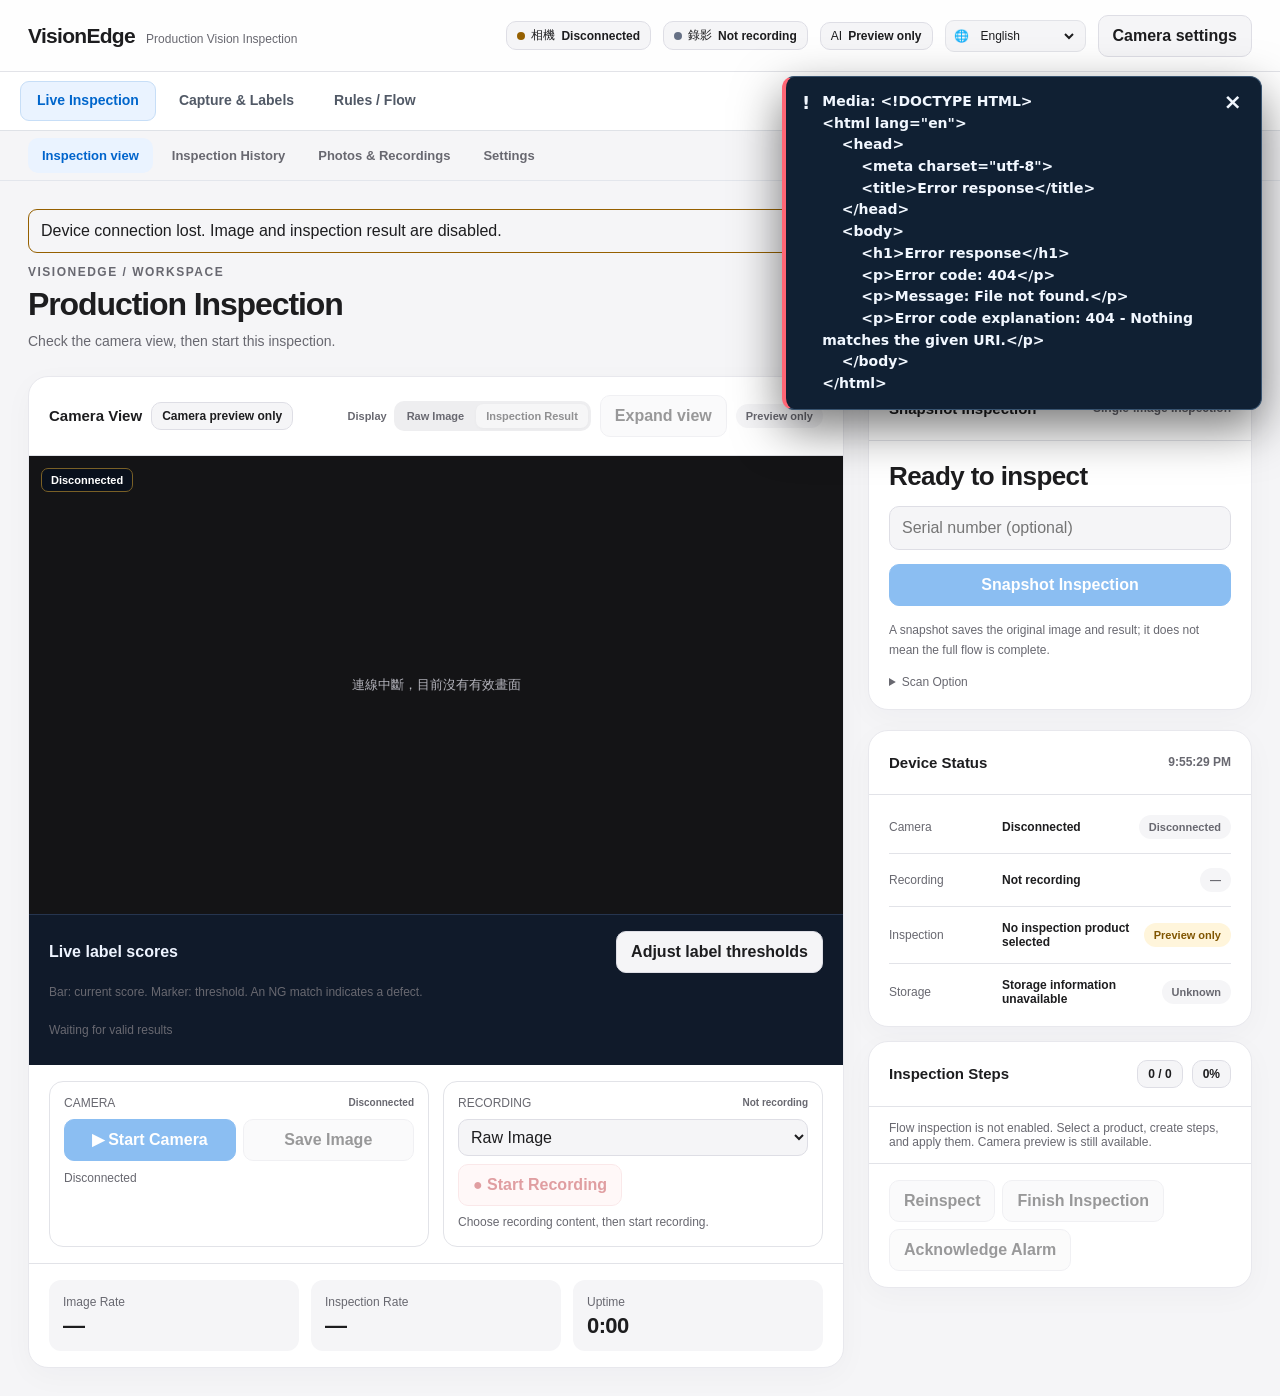
==== static/edge_dashboard.html @ 6bdad76d "Merge eedc3dbb558c67573577520493b1f8bdfe641c00 into 07cd5d8a6944b0b854dffcf08404b72a64b24cde" ====
<!doctype html>
<html lang="zh-Hant">
<head>
<meta charset="utf-8">
<meta name="viewport" content="width=device-width,initial-scale=1">
<title>VisionEdge · AI Camera</title>
<style>
:root{
  --bg:#0b1020;--panel:#111827;--panel2:#0d1524;--line:#26354f;
  --text:#eef4ff;--muted:#91a3bd;--green:#36d58a;--red:#ff6675;
  --amber:#f6c453;--blue:#66b8ff;--shadow:0 18px 42px #0003;
}
*{box-sizing:border-box}
body{margin:0;background:linear-gradient(150deg,#08101e,#0c1322 52%,#09101c);color:var(--text);font-family:Inter,system-ui,-apple-system,"Segoe UI","Noto Sans TC",sans-serif}
button,select,input{font:inherit}button{cursor:pointer}button:disabled{cursor:not-allowed;opacity:.45}
.topbar{position:sticky;top:0;z-index:20;display:flex;align-items:center;gap:10px;padding:10px 18px;background:#09111fef;border-bottom:1px solid var(--line);backdrop-filter:blur(12px)}
.brand{font-size:18px;font-weight:850;letter-spacing:.25px;margin-right:5px}.brand small{font-size:11px;font-weight:650;color:var(--muted);margin-left:6px}
.topnav{display:flex;align-self:stretch;gap:2px;margin-left:8px}.topnav button{border:0;border-bottom:2px solid transparent;background:transparent;color:var(--muted);padding:0 12px;font-size:13px;font-weight:760}.topnav button:hover{color:var(--text)}.topnav button.on{color:#fff;border-bottom-color:var(--blue)}
.grow{flex:1}.chip{display:inline-flex;align-items:center;gap:6px;min-height:28px;padding:5px 10px;border:1px solid #31425f;border-radius:999px;color:var(--muted);font-size:12px;background:#101a2b}.chip strong{color:var(--text)}
.dot{width:8px;height:8px;border-radius:50%;background:#667085}.dot.live{background:var(--green);box-shadow:0 0 12px #36d58a99}.dot.rec{background:var(--red);box-shadow:0 0 12px #ff667599}.dot.warn{background:var(--amber)}
.navbtn{border:1px solid #354764;background:#162238;color:var(--text);border-radius:9px;padding:8px 11px;text-decoration:none;font-size:12px;font-weight:760}
.wrap{max-width:1760px;margin:auto;padding:16px}.page{display:none}.page.active{display:block}
.layout{display:grid;grid-template-columns:minmax(0,1.65fr) minmax(360px,.75fr);gap:14px}
.card{background:linear-gradient(180deg,#111a2b,#0f1726);border:1px solid var(--line);border-radius:14px;overflow:hidden;box-shadow:var(--shadow)}
.cardhead{display:flex;align-items:center;gap:9px;min-height:49px;padding:10px 13px;border-bottom:1px solid var(--line)}.cardhead h2{font-size:14px;margin:0}.subtle{font-size:12px;color:var(--muted)}
.viewerTools{display:flex;align-items:center;gap:7px}.toolLabel{font-size:11px;color:var(--muted)}
.viewer{position:relative;aspect-ratio:16/9;background:#050911;display:grid;place-items:center;overflow:hidden}.viewer img{width:100%;height:100%;object-fit:contain}.viewer.empty img{display:none}
.emptyText{display:none;text-align:center;color:var(--muted);font-size:13px;line-height:1.7}.viewer.empty .emptyText{display:block}
.overlay{position:absolute;top:12px;left:12px;display:flex;gap:7px;z-index:2}.overlay.right{left:auto;right:12px}.badge{display:inline-flex;align-items:center;gap:6px;padding:5px 9px;border-radius:7px;background:#07101ddd;border:1px solid #33435d;font-size:11px;font-weight:800}.badge.live{color:#a9f3ce;border-color:#277354}.badge.rec{color:#ffd0d5;border-color:#8c3444}.badge.warn{color:#ffe0a0;border-color:#7a6026}
.segment{display:inline-flex;border:1px solid #344762;border-radius:8px;overflow:hidden}.segment button{border:0;border-right:1px solid #344762;border-radius:0;background:#111d30;color:var(--muted);padding:6px 10px;font-size:11px;font-weight:730}.segment button:last-child{border-right:0}.segment button.on{background:#24415e;color:#fff}
.metrics{display:grid;grid-template-columns:repeat(3,1fr);gap:8px;padding:12px}.metric{padding:9px 10px;background:#0c1523;border:1px solid #24334b;border-radius:9px}.metric span{font-size:11px;color:var(--muted)}.metric strong{display:block;font-size:18px;margin-top:3px}
.controlPanel{padding:12px;border-top:1px solid var(--line);display:grid;grid-template-columns:1fr 1fr;gap:10px}.controlGroup{border:1px solid #26354f;border-radius:11px;padding:11px;background:#0d1625}.controlTitleRow{display:flex;align-items:center;gap:8px;margin-bottom:9px}.controlTitle{font-size:11px;text-transform:uppercase;letter-spacing:.6px;color:var(--muted)}.controlState{margin-left:auto;font-size:10px;font-weight:850;color:var(--muted)}
.buttonRow{display:flex;gap:7px;flex-wrap:wrap}.action{border:1px solid #3a4d6c;background:#17243a;color:var(--text);border-radius:8px;padding:8px 11px;font-weight:780;min-height:38px}.action.primary{background:#123a2e;border-color:#247856}.action.danger{background:#431d26;border-color:#8b3546}.action.blue{background:#14314e;border-color:#2c6294}.action.record{background:#451b25;border-color:#a0384b}.action.wide{flex:1}.recordingPulse{animation:pulse 1.3s infinite}@keyframes pulse{50%{box-shadow:0 0 0 4px #ff667522}}
.controlHint{margin-top:8px;font-size:11px;color:var(--muted);line-height:1.45}.recordMode{width:100%;margin-bottom:8px;background:#141f32;color:var(--text);border:1px solid #354864;border-radius:8px;padding:8px}.recInfo{margin-top:7px;font-size:11px;color:var(--muted);overflow:hidden;text-overflow:ellipsis;white-space:nowrap}
.statusList{padding:10px 12px}.statusRow{display:grid;grid-template-columns:105px 1fr auto;gap:8px;align-items:center;padding:9px 0;border-bottom:1px solid #1f2d43}.statusRow:last-child{border-bottom:0}.statusName{font-size:12px;color:var(--muted)}.statusValue{font-size:12px;font-weight:760;overflow:hidden;text-overflow:ellipsis;white-space:nowrap}.state{font-size:11px;font-weight:850;border-radius:999px;padding:4px 8px;border:1px solid #354762}.state.good{color:#a9f3ce;border-color:#28775a}.state.bad{color:#ffc0c7;border-color:#8c3344}.state.warn{color:#ffe0a0;border-color:#765c24}.state.idle{color:#b5c1d3}
.flow{padding:10px 12px 14px;max-height:430px;overflow:auto}.alarmbox{display:none;margin:10px 12px 0;padding:9px 10px;background:#431d26;border:1px solid #893342;border-radius:8px;color:#ffd1d6;font-size:12px}.alarmbox.on{display:block}.flow-row{position:relative}.flow-row:not(:last-child):after{content:"";position:absolute;left:17px;top:38px;bottom:-8px;width:2px;background:#30415b}.flow-row.done:not(:last-child):after{background:#28775a}.flow-node{position:relative;z-index:1;display:grid;grid-template-columns:34px 1fr auto;gap:8px;align-items:center;margin:7px 0;padding:8px;border:1px solid #2c3b55;border-radius:9px;background:#101a2a}.flow-node.current{border-color:#8a6a26}.flow-node.done{border-color:#28775a}.flow-node.alarm{border-color:#8c3344}.flow-dot{width:27px;height:27px;border-radius:50%;display:grid;place-items:center;background:#27364f;font-size:11px;font-weight:850}.done .flow-dot{background:#195c45}.flow-name{font-size:12px;font-weight:760}.flow-sub{font-size:10px;color:var(--muted);margin-top:2px}.flow-state{font-size:10px;font-weight:850;color:#b8c6da}.sopActions{padding:10px 12px;border-top:1px solid var(--line);display:flex;gap:7px;flex-wrap:wrap}
.mediaToolbar{display:flex;gap:8px;align-items:center;flex-wrap:wrap;padding:10px 12px;border-bottom:1px solid var(--line)}.tabs{display:flex;border:1px solid #344761;border-radius:8px;overflow:hidden}.tabs button{border:0;border-right:1px solid #344761;background:#111d30;color:var(--muted);padding:7px 11px}.tabs button:last-child{border:0}.tabs button.on{background:#24415e;color:#fff}.mediaCount{font-size:11px;color:var(--muted)}
.mediaTable{width:100%;border-collapse:collapse}.mediaTable th,.mediaTable td{padding:11px 12px;border-bottom:1px solid #1d2b40;text-align:left;font-size:12px}.mediaTable th{color:var(--muted);font-weight:650;background:#0e1726;position:sticky;top:0}.mediaName{max-width:620px;overflow:hidden;text-overflow:ellipsis;white-space:nowrap}.mediaType{font-size:10px;font-weight:850;border:1px solid #3b4b63;border-radius:6px;padding:3px 6px;color:#c4d1e5}.mediaActions{display:flex;justify-content:flex-end;gap:6px}.mini{border:1px solid #354764;background:#152238;color:var(--text);border-radius:7px;padding:5px 8px;font-size:11px;text-decoration:none}.mini.del{border-color:#7f3040;background:#3a1a22;color:#ffc0c7}.mini:disabled{opacity:.4;cursor:not-allowed}.mediaScroll{max-height:calc(100vh - 220px);overflow:auto}.emptyMedia{padding:36px;text-align:center;color:var(--muted);font-size:12px}
.settingsIntro{display:flex;align-items:flex-start;gap:12px;padding:14px 16px;margin-bottom:14px;border:1px solid #2a3b56;border-radius:12px;background:#0e1726}.settingsIntro strong{font-size:13px}.settingsIntro p{margin:4px 0 0;color:var(--muted);font-size:12px;line-height:1.5}
.settingsGrid{display:grid;grid-template-columns:repeat(2,minmax(0,1fr));gap:14px}.settingsCard{padding:0}.settingsBody{padding:14px}.settingsSectionHint{font-size:11px;color:var(--muted);margin:-2px 0 12px;line-height:1.5}.fieldGrid{display:grid;grid-template-columns:repeat(2,minmax(0,1fr));gap:12px}.field label{display:block;font-size:11px;color:#bdc9da;margin:0 0 6px;font-weight:700}.field select,.field input{width:100%;background:#111d30;color:var(--text);border:1px solid #354864;border-radius:8px;padding:9px 10px;min-height:40px}.field select:disabled,.field input:disabled{opacity:.55}.fieldNote{margin-top:5px;font-size:10px;color:var(--muted);line-height:1.4}
.toggleLine{display:flex;align-items:center;justify-content:space-between;gap:12px;border:1px solid #2b3b55;border-radius:9px;padding:10px 11px;background:#101a2a}.toggleCopy strong{display:block;font-size:12px}.toggleCopy span{display:block;margin-top:3px;font-size:10px;color:var(--muted)}.switch{position:relative;width:44px;height:24px;flex:none}.switch input{display:none}.slider{position:absolute;inset:0;background:#314058;border-radius:999px;transition:.2s}.slider:before{content:"";position:absolute;width:18px;height:18px;left:3px;top:3px;background:#d9e2ef;border-radius:50%;transition:.2s}.switch input:checked+.slider{background:#246f53}.switch input:checked+.slider:before{transform:translateX(20px)}
.settingsFooter{position:sticky;bottom:0;z-index:5;margin-top:14px;display:flex;align-items:center;gap:10px;padding:12px 14px;border:1px solid #2a3b56;border-radius:12px;background:#0b1422ee;backdrop-filter:blur(10px)}.settingsFooter .hint{font-size:11px;color:var(--muted);line-height:1.4}.settingsFooter .action{min-width:128px}
.devCard{grid-column:1/-1}.devFields{display:grid;grid-template-columns:repeat(2,minmax(0,1fr));gap:12px}.diagnostics{display:grid;grid-template-columns:repeat(3,minmax(0,1fr));gap:8px;margin-top:12px}.diag{border:1px solid #2b3b55;border-radius:9px;padding:9px;background:#0c1523}.diag span{display:block;font-size:10px;color:var(--muted)}.diag strong{display:block;margin-top:4px;font-size:12px;overflow:hidden;text-overflow:ellipsis;white-space:nowrap}.hidden{display:none!important}
@media(max-width:1100px){.layout{grid-template-columns:1fr}.settingsGrid{grid-template-columns:1fr}.devCard{grid-column:auto}}
@media(max-width:760px){.topbar{padding:8px;flex-wrap:wrap}.brand small,.chip.optional{display:none}.topnav{order:3;width:100%;height:38px;margin:0;border-top:1px solid #1d2a40}.topnav button{flex:1}.wrap{padding:8px}.controlPanel{grid-template-columns:1fr}.metrics{grid-template-columns:1fr 1fr 1fr}.fieldGrid,.devFields,.diagnostics{grid-template-columns:1fr}.viewerTools .toolLabel{display:none}.settingsFooter{flex-wrap:wrap}.settingsFooter .grow{display:none}.mediaTable th:nth-child(3),.mediaTable td:nth-child(3){display:none}}

.topbar{flex-wrap:wrap}.topbar>*{min-width:0}.brand{flex-shrink:0}.navbtn{white-space:nowrap}.cardhead{flex-wrap:wrap}.settingsIntro{flex-wrap:wrap}.mediaName{max-width:280px}.mediaScroll{overflow:auto}.statusValue{white-space:normal}.devCard>summary{cursor:pointer}.controlHint,.fieldNote,.subtle{font-size:12px}
@media(max-width:1050px){.chip.optional,.brand small{display:none}.topnav{order:3;width:100%;height:42px;margin:0}.topnav button{flex:1}.topbar .grow{display:none}.topbar>.navbtn{margin-left:auto}}

.languagePicker{display:inline-flex;align-items:center;gap:6px;border:1px solid var(--line);background:var(--panel2);border-radius:9px;padding:4px 8px;color:var(--muted);font-size:12px}
.languagePicker select{border:0;background:transparent;color:var(--text);outline:none;min-width:102px;padding:3px 2px}
.languagePicker option{background:var(--panel);color:var(--text)}

@media(max-width:500px){.topbar>.chip{display:none}.mediaTable th,.mediaTable td{padding:8px}.mediaName{max-width:125px}.mini{padding:6px}.viewerTools{flex-wrap:wrap}}
</style>
<link rel="stylesheet" href="/static/apple.css?v=2.4.5">
<link rel="stylesheet" href="/static/primary_nav.css?v=2.4.5"><link rel="stylesheet" href="/static/notice.css?v=1"><link rel="stylesheet" href="/static/live_detail.css?v=1"></head>
<body>
<header class="topbar">
  <div class="brand">VisionEdge <small>產線視覺檢測</small></div>

  <span class="grow"></span>
  <span class="chip"><span id="topCameraDot" class="dot"></span>相機 <strong id="topCamera">STOPPED</strong></span>
  <span class="chip optional"><span id="topRecDot" class="dot"></span>錄影 <strong id="topRec">IDLE</strong></span>
  <span class="chip optional">AI <strong id="topAI">CAMERA ONLY</strong></span>
  <label class="languagePicker" title="Language / 語言"><span aria-hidden="true">🌐</span><select data-i18n-language aria-label="Language" onchange="VisionEdgeI18n.setLanguage(this.value)"><option value="zh-Hant">繁體中文</option><option value="zh-Hans">简体中文</option><option value="en">English</option><option value="es">Español</option></select></label>

<button class="action" onclick="inspectionNavigate('/camera-settings')">相機設定</button></header><nav class="primary-navigation" aria-label="主要導覽"><button type="button" class="primary-tab" aria-current="page" onclick="switchPage('live')">即時檢測</button><button type="button" class="primary-tab" onclick="inspectionNavigate('/template-studio')">取像與樣板</button><button type="button" class="primary-tab" onclick="inspectionNavigate('/flow-studio')">規則／流程</button></nav><div class="inspection-sections">  <nav class="topnav" aria-label="VisionEdge pages">
    <button id="pageLiveBtn" class="on" onclick="switchPage('live')">檢測畫面</button>
    <button id="pageHistoryBtn" onclick="switchPage('history')">檢測履歷</button>
    <button id="pageMediaBtn" onclick="switchPage('media')">照片與錄影</button>
    <button id="pageSettingsBtn" onclick="switchPage('settings')">設定</button>
  </nav></div>

<main class="wrap">
  <div id="runtimeNotice" role="alert" style="display:none;padding:12px;margin-bottom:12px;border:1px solid var(--amber);border-radius:9px"></div>
  <div id="setupGuide" class="settingsIntro" style="display:none">尚未建立檢測產品。<a class="navbtn" href="./template-studio">建立產品與樣板 →</a></div>
  <div id="pendingDefinition" class="settingsIntro" style="display:none">產品設定已更新，檢測已暫停。<button class="action primary" id="applyDefinitionBtn" onclick="applyDefinition()">套用並重新檢測</button></div>
  <section id="pageLive" class="page active">
    <div class="page-heading"><div class="eyebrow">VISIONEDGE / WORKSPACE</div><h1>產線檢測</h1><p>確認相機畫面，開始本次檢測。</p></div>
    <div class="layout">
      <section class="card camera-card">
        <div class="cardhead">
          <h2>相機畫面</h2>
          <span id="modeChip" class="chip">Camera only</span>
          <span class="grow"></span>
          <div class="viewerTools">
            <span class="toolLabel">顯示內容</span>
            <div class="segment" aria-label="Live view source">
              <button id="viewRaw" class="on" onclick="setView('raw')">原始畫面</button>
              <button id="viewResult" onclick="setView('result')">檢測結果</button>
            </div>
          </div>
          <button class="action" id="expandLive" onclick="toggleLiveExpanded()" aria-expanded="false">放大畫面</button>
          <span id="verdict" class="state idle">WAIT</span>
        </div>

        <div id="viewer" class="viewer empty">
          <img id="live" alt="VisionEdge live view">
          <div class="emptyText"><b>相機尚未啟動</b><br>按下「啟動相機」，開始檢測。</div>
          <div class="overlay"><span id="liveBadge" class="badge">STOPPED</span></div>
          <div class="overlay right"><span id="recBadge" class="badge rec" style="display:none">● REC <span id="recTimer">00:00</span></span></div>
        </div>

        <section class="label-scores"><div class="score-heading"><b>Label 即時比對</b><button class="action" onclick="inspectionNavigate('/template-studio')">調整 Label 門檻</button></div><p class="subtle">長條為目前分數，直線為設定門檻；NG 樣板命中代表異常。</p><div id="labelScores" aria-label="Label 即時比對"></div></section>
        <div class="metrics">
          <div class="metric"><span>影像更新率</span><strong id="srcFps">0.0</strong></div>
          <div class="metric"><span>檢測更新率</span><strong id="inferFps">—</strong></div>
          <div class="metric"><span>運作時間</span><strong id="uptime">0:00</strong></div>
        </div>

        <div class="controlPanel">
          <div class="controlGroup">
            <div class="controlTitleRow"><div class="controlTitle">相機</div><span id="cameraQuickState" class="controlState">STOPPED</span></div>
            <div class="buttonRow">
              <button id="cameraToggle" class="action primary wide" onclick="toggleCamera()">▶ Start Camera</button>
              <button id="snapshotBtn" class="action blue wide" onclick="snapshotCurrent()" disabled>📷 拍照</button>
            </div>
            <div class="controlHint" id="cameraHint">Camera is stopped.</div>
          </div>

          <div class="controlGroup">
            <div class="controlTitleRow"><div class="controlTitle">錄影</div><span id="recordQuickState" class="controlState">IDLE</span></div>
            <select id="recordMode" class="recordMode" aria-label="Recording source">
              <option id="recordModeRaw" value="raw">原始畫面</option>
              <option id="recordModeResult" value="result">含檢測結果</option>
            </select>
            <button id="recordToggle" class="action record wide" onclick="toggleRecording()">● Start Recording</button>
            <div id="recordPath" class="recInfo">Not recording.</div>
          </div>
        </div>
      </section>

      <aside>
        <section id="packagingCard" class="card inspection-card" hidden><div class="cardhead"><h2>自動包裝</h2><span class="grow"></span><span class="subtle">影像觸發</span></div><div class="card-body">
          <div id="packState" class="pack-state" role="status"></div><div id="packNext" class="pack-note"></div>
          <div id="packSignals" class="pack-signals"></div><div id="packCycleId" class="subtle" data-i18n-skip></div>
          <button id="packAck" class="action" onclick="packAction('ack')" hidden>已排除問題，繼續檢測</button>
          <details><summary class="subtle">異常處理</summary><p class="pack-note">中止不會記為合格；清空工作區後才能重新開始。</p><button class="action danger" id="packCancel" onclick="packAction('cancel')">中止此箱</button></details>
        </div></section>
        <section id="manualInspectionCard" class="card inspection-card">
          <div class="cardhead"><h2>拍照判定</h2><span class="grow"></span><span class="subtle">單張檢測</span></div>
          <div class="card-body">
            <div id="inspectionVerdict" class="inspection-result" role="status">準備好，即可拍照</div>
            <input id="inspectionSN" class="inspection-input" aria-label="產品序號" autocomplete="off" maxlength="128" placeholder="序號（選填）">
            <div class="buttonRow"><button id="inspectionCapture" class="action primary wide" onclick="inspectionAction('capture')" disabled>拍照判定</button><button id="inspectionClose" class="action" onclick="inspectionAction('close')" hidden>結束此件</button></div>
            <div id="inspectionHint" class="subtle" style="line-height:1.7">單張判定會保存原圖與結果，不代表整套步驟已完成。</div>
            <img id="inspectionEvidence" class="inspection-evidence" alt="最近一次拍照判定結果" hidden>
            <details><summary class="subtle">掃碼選項</summary><label style="display:block;padding-top:12px;font-size:13px"><input type="checkbox" id="inspectionRequireSN" onchange="inspectionAction('preferences')"> 每件產品必須先輸入序號</label></details>
          </div>
        </section>
        <section class="card">
          <div class="cardhead"><h2>設備狀態</h2><span class="grow"></span><span id="lastUpdate" class="subtle">--</span></div>
          <div class="statusList">
            <div class="statusRow"><span class="statusName">相機</span><span id="cameraStatusText" class="statusValue">Stopped</span><span id="cameraState" class="state idle">STOPPED</span></div>
            <div class="statusRow"><span class="statusName">錄影</span><span id="recordStatusText" class="statusValue">Idle</span><span id="recordState" class="state idle">IDLE</span></div>
            <div class="statusRow"><span class="statusName">檢測</span><span id="inferStatusText" class="statusValue">Camera only</span><span id="inferState" class="state idle">OFF</span></div>
            <div class="statusRow"><span class="statusName">儲存空間</span><span id="storageStatusText" class="statusValue">Checking…</span><span id="storageState" class="state idle">--</span></div>
          </div>
        </section>

        <section class="card" style="margin-top:14px">
          <div class="cardhead"><h2>檢測步驟</h2><span class="grow"></span><span id="flowCount" class="chip">0 / 0</span><span id="flowPct" class="chip">0%</span></div>
          <div id="alarm" class="alarmbox"></div>
          <div id="flow" class="flow"><div class="subtle">尚未啟用流程檢測。請選擇產品、建立步驟並套用；相機仍可單獨預覽。</div></div>
          <div class="sopActions"><button id="sopReset" class="action" onclick="sop('reset')" disabled>重新檢測</button><button id="sopFinish" class="action" onclick="sop('finish')" disabled>結束本次檢測</button><button id="sopAck" class="action" onclick="sop('ack')" disabled>確認警報</button></div>
        </section>
      </aside>
    </div>
  </section>

  <section id="pageHistory" class="page">
    <section class="card" style="margin-bottom:24px"><div class="cardhead"><h2>自動包裝紀錄</h2><span class="grow"></span><button class="action" onclick="loadPackHistory(true)">重新整理</button></div>
    <div class="mediaScroll"><table class="mediaTable"><thead><tr><th>開始時間</th><th>產品 / 箱號</th><th>結果</th><th>紀錄</th></tr></thead><tbody id="packHistoryBody"></tbody></table></div>
    <div class="mediaToolbar"><button class="action" id="packPrev" onclick="packOffset=Math.max(0,packOffset-30);loadPackHistory()">上一頁</button><span class="subtle" id="packPage"></span><button class="action" id="packNextPage" onclick="packOffset+=30;loadPackHistory()">下一頁</button></div><div id="packEvents" class="pack-events" hidden></div></section>
    <div class="page-heading"><div class="eyebrow">INSPECTION HISTORY</div><h1>每次判定，都有依據。</h1><p>保留每次拍照的原圖、結果與規則分數，重拍也不覆蓋紀錄。</p></div>
    <section class="card"><div class="mediaToolbar"><input id="historySearch" class="inspection-input" style="max-width:300px" aria-label="搜尋序號" placeholder="搜尋序號或紀錄編號" onkeydown="if(event.key==='Enter')loadHistory(true)"><button class="action" onclick="loadHistory(true)">搜尋 / 重新整理</button></div>
    <div class="mediaScroll"><table class="mediaTable"><thead><tr><th>檢測時間</th><th>產品序號</th><th>判定</th><th>檢測證據</th></tr></thead><tbody id="historyBody"></tbody></table></div>
    <div class="mediaToolbar"><button id="historyPrev" class="action" onclick="historyOffset=Math.max(0,historyOffset-30);loadHistory()">上一頁</button><span id="historyPage" class="subtle"></span><button id="historyNext" class="action" onclick="historyOffset+=30;loadHistory()">下一頁</button></div></section>
  </section>
  <section id="pageMedia" class="page">
    <section class="card">
      <div class="cardhead"><h2>照片與錄影</h2><span class="grow"></span><span id="mediaStorage" class="subtle">Storage --</span><span id="mediaSummary" class="subtle">0 files</span><button class="mini" onclick="loadMedia(true)">重新整理</button></div>
      <div class="mediaToolbar"><input id="mediaSearch" aria-label="搜尋檔名" placeholder="搜尋檔名或日期" oninput="mediaPage=0;renderMedia()" style="max-width:220px;padding:8px;border-radius:8px">
        <div class="tabs"><button id="tabAll" class="on" onclick="setMediaTab('all')">全部</button><button id="tabRecordings" onclick="setMediaTab('recording')">錄影</button><button id="tabPhotos" onclick="setMediaTab('photo')">照片</button></div>
        <span class="mediaCount">錄影停止並儲存完成後，即可開啟、下載或刪除。</span>
      </div>
      <div class="mediaScroll">
        <table class="mediaTable">
          <thead><tr><th>類型</th><th>檔案名稱</th><th>時間</th><th>大小</th><th style="text-align:right">操作</th></tr></thead>
          <tbody id="mediaBody"><tr><td colspan="5" class="emptyMedia">No local media.</td></tr></tbody>
        </table>
      </div><div class="mediaToolbar"><button class="mini" id="mediaPrev" onclick="mediaPage--;renderMedia()">上一頁</button><span id="mediaPageInfo"></span><button class="mini" id="mediaNext" onclick="mediaPage++;renderMedia()">下一頁</button></div>
    </section>
  </section>

  <section id="pageSettings" class="page">
    <div class="settingsIntro">
      <div>⚙️</div>
      <div><strong>設備設定</strong><p>平常操作請使用「即時檢測」。變更設定後按「套用設定」，運作中的相機會重新啟動。</p></div>
    </div>

    <div class="settingsGrid">
      <section class="card settingsCard">
        <div class="cardhead"><h2>相機</h2><span class="grow"></span><span class="subtle">畫面設定</span></div>
        <div class="settingsBody">
          <div class="settingsSectionHint">選擇相機解析度與畫面方向。</div>
          <div class="fieldGrid">
            <div class="field"><label for="camera">相機</label><select id="camera"><option value="0">相機 0</option></select><div class="fieldNote">使用設備的預設相機。</div></div>
            <div class="field"><label for="resolution">解析度</label><select id="resolution"><option value="1920x1080">1920 × 1080</option><option value="3840x2160">3840 × 2160</option></select><div class="fieldNote">變更後會重啟相機；相同長寬比的既有樣板會按來源解析度縮放。請重新確認框位置與判定分數，若視角或變焦改變則需重新標註。</div></div>
            <div class="field"><label for="rotation">畫面方向</label><select id="rotation"><option value="0">0°</option><option value="180">180°</option></select></div>
          </div>
          <div style="margin-top:12px" class="toggleLine">
            <div class="toggleCopy"><strong>鏡頭變形校正</strong><span>依設備鏡頭需求啟用，通常不需變更。</span></div>
            <label class="switch" aria-label="Lens distortion correction"><input type="checkbox" id="ldc"><span class="slider"></span></label>
          </div>
        </div>
      </section>

      <section class="card settingsCard">
        <div class="cardhead"><h2>產品與檢測</h2><span class="grow"></span><span class="subtle">檢測設定</span></div>
        <div class="settingsBody">
          <div class="settingsSectionHint">選擇要檢測的產品；尚無產品請到「流程設定」建立。</div>
          <div class="fieldGrid">
            <div class="field" style="grid-column:1/-1"><label for="product">檢測產品</label><select id="product" onchange="updateAiFields();markSettingsDirty()"><option value="0">不選產品，僅相機預覽</option></select></div>
            <div class="field"><label for="infer_fps">檢測速度</label><select id="infer_fps"><option value="2">省資源 · 每秒 2 次</option><option value="5" selected>標準 · 每秒 5 次（建議）</option><option value="10">快速 · 每秒 10 次</option></select><div id="inferRateNote" class="fieldNote">每秒分析次數；即時檢測頁會顯示實際速度。</div></div>
          </div>
        </div>
      </section>

      <section class="card settingsCard">
        <div class="cardhead"><h2>錄影與儲存空間</h2><span class="grow"></span><span class="subtle">空間保護</span></div>
        <div class="settingsBody">
          <div class="settingsSectionHint">錄影內容可在即時檢測頁選擇，建議保留預設品質。</div>
          <div class="fieldGrid">
            <div class="field"><label for="recording_bitrate">錄影品質</label><select id="recording_bitrate"><option value="0">自動（建議）</option><option value="8000000">8 Mbps</option><option value="16000000">16 Mbps</option><option value="24000000">24 Mbps</option></select><div class="fieldNote">建議使用自動設定。</div></div>
            <div class="field"><label for="min_free_mb">保留空間</label><select id="min_free_mb"><option value="5120">保留 5 GB</option><option value="10240" selected>保留 10 GB（建議）</option><option value="20480">保留 20 GB</option></select><div class="fieldNote">空間低於保留值時，會停止錄影並禁止新增錄影。</div></div>
          </div>
        </div>
      </section>

      <details class="card settingsCard devCard"><summary class="cardhead">進階相機設定（通常不需變更）</summary>
        <div class="cardhead"><h2>相機相容性</h2><span class="grow"></span><span class="subtle">通常不需變更</span></div>
        <div class="settingsBody">
          <div class="devFields">
            <div class="field"><label for="backend">相機驅動</label><select id="backend" onchange="updateBackendFields()"><option value="auto">Auto</option><option value="qti">Qualcomm QTI</option><option value="opencv">OpenCV fallback</option></select><div class="fieldNote">設備請保留自動；電腦測試時可選 OpenCV。</div></div>
            <div id="sourceField" class="field"><label for="source">測試影像來源</label><input id="source" value="0"><div class="fieldNote">僅測試模式使用。</div></div>
          </div>
          <div class="diagnostics" aria-label="Runtime diagnostics">
            <div class="diag"><span>目前驅動</span><strong id="diagBackend">--</strong></div>
            <div class="diag"><span>硬體錄影</span><strong id="diagHardware">--</strong></div>
            <div class="diag"><span>影像計數</span><strong id="diagFrames">0</strong></div>
          </div>
        </div>
      </details>
    </div>

    <div class="settingsFooter">
      <span id="settingsStatus" class="hint">設定已儲存。</span>
      <span class="grow"></span>
      <button id="discardSettingsBtn" class="action" onclick="loadConfig(true)" disabled>放棄變更</button>
      <button id="applySettingsBtn" class="action primary" onclick="applySettings()" disabled>套用設定</button>
    </div>
  </section>
</main>



<script src="/static/visionedge_i18n.js?v=2.4.8"></script>
<script src="/static/latest_preview.js?v=2"></script><script src="/static/notice.js?v=2"></script><script src="/static/live_detail.js?v=1"></script>
<script>
const $=id=>document.getElementById(id), A='/api/edge';
const esc=s=>String(s??'').replace(/[&<>"']/g,m=>({'&':'&amp;','<':'&lt;','>':'&gt;','"':'&quot;',"'":'&#39;'}[m]));
function inspectionNavigate(path){if(settingsBusy)return;if(settingsDirty&&!confirm('尚有未儲存的修改，確定離開？'))return;settingsDirty=false;location.href=path+'?product_id='+(lastStatus.product_id||0)}
let lastStatus={},viewMode='result',cameraBusy=false,recordBusy=false,settingsBusy=false,mediaVersion=-1,mediaTab='all',mediaRows=[],recSince=null,currentPage='live',settingsBaseline='',settingsDirty=false,lastWarning='',lastMediaRefresh=0;

async function req(url,opt={}){const options={cache:'no-store',signal:AbortSignal.timeout(15000),...opt};const r=await fetch(url,options),t=await r.text();let d={};try{d=t?JSON.parse(t):{}}catch{throw Error(t||r.statusText)}if(!r.ok)throw Error(d.error||r.statusText);return d}
function message(s,kind=''){VisionEdgeNotice.show(s,kind)}
function fmtDuration(sec){sec=Math.max(0,Math.floor(Number(sec)||0));const h=Math.floor(sec/3600),m=Math.floor((sec%3600)/60),s=sec%60;return h?`${h}:${String(m).padStart(2,'0')}:${String(s).padStart(2,'0')}`:`${m}:${String(s).padStart(2,'0')}`}
function fsize(n){n=Number(n)||0;if(n<1024)return n+' B';if(n<1048576)return(n/1024).toFixed(1)+' KB';if(n<1073741824)return(n/1048576).toFixed(1)+' MB';return(n/1073741824).toFixed(2)+' GB'}
function fmtGb(mb){if(mb===null||mb===undefined||Number.isNaN(Number(mb)))return'--';return (Number(mb)/1024).toFixed(Number(mb)>=10240?1:2).replace(/\.0$/,'')+' GB'}
function mediaUrl(path,download=false){return `${A}/media/${String(path).split('/').map(encodeURIComponent).join('/')}${download?'?download=1':''}`}
function switchPage(page){if(page!=='live'&&document.querySelector('.camera-card').classList.contains('live-expanded'))setLiveExpanded(false);currentPage=page;reloadStream();for(const p of ['live','history','media','settings']){$('page'+p[0].toUpperCase()+p.slice(1)).classList.toggle('active',p===page);$('page'+p[0].toUpperCase()+p.slice(1)+'Btn').classList.toggle('on',p===page)}if(page==='media')loadMedia(false);if(page==='history'){loadHistory(true);loadPackHistory(true)}}

function setView(mode){if(mode==='result'&&Number(lastStatus.product_id||0)<=0){message('請先選擇檢測產品。','warn');return}viewMode=mode==='result'?'result':'raw';$('viewRaw').classList.toggle('on',viewMode==='raw');$('viewResult').classList.toggle('on',viewMode==='result');updateSnapshotLabel();reloadStream()}
function updateSnapshotLabel(){$('snapshotBtn').textContent=effectiveLiveView()==='result'?'儲存結果畫面':'儲存畫面'}
const preview = new LatestPreview($('live'), `${A}/preview.jpg`);
function reloadStream(){preview.configure(!!lastStatus.running && !!lastStatus.frame_fresh && currentPage==='live' && !document.hidden && !cameraBusy && !settingsBusy, effectiveLiveView())}
document.addEventListener('visibilitychange',reloadStream);
window.addEventListener('pagehide',()=>preview.stop());
window.addEventListener('pageshow',reloadStream);

async function toggleCamera(){if(cameraBusy)return;if(lastStatus.recording){message('請先停止錄影。','warn');return}cameraBusy=true;preview.stop();renderStatus(lastStatus);try{const running=!!lastStatus.running;message(running?'正在停止相機…':'正在啟動相機…');const d=await req(`${A}/${running?'stop':'start'}`,{method:'POST'});if(d.success===false)throw Error(d.error||'Camera action failed');message(running?'相機已停止。':'相機啟動中…','ok');await pollOnce()}catch(e){message(e.message,'err')}finally{cameraBusy=false;renderStatus(lastStatus);reloadStream()}}
async function snapshotCurrent(){return snapshot(effectiveLiveView())}
async function snapshot(mode){try{const d=await req(`${A}/snapshot`,{method:'POST',headers:{'Content-Type':'application/json'},body:JSON.stringify({mode})});if(!d.success)throw Error(d.error||'Snapshot failed');message(`照片已儲存： ${d.path}`,'ok');await loadMedia(true)}catch(e){message(e.message,'err')}}
async function toggleRecording(){if(recordBusy)return;recordBusy=true;renderStatus(lastStatus);try{if(lastStatus.recording){message('正在儲存錄影…');const d=await req(`${A}/record/stop`,{method:'POST'});if(!d.success)throw Error(d.error||'Stop recording failed');message(`錄影已儲存： ${d.relative_path||d.path||''}`,'ok');recSince=null}else{const mode=$('recordMode').value;message('正在開始錄影…');const d=await req(`${A}/record/start`,{method:'POST',headers:{'Content-Type':'application/json'},body:JSON.stringify({mode})});if(!d.success)throw Error(d.error||'Start recording failed');message('錄影已開始。','ok');recSince=Date.now()}await pollOnce();await loadMedia(true)}catch(e){message(e.message,'err')}finally{recordBusy=false;renderStatus(lastStatus)}}

function stateClass(status){status=String(status||'').toUpperCase();if(status==='LIVE'||status==='ON'||status==='RECORDING'||status==='PASS'||status==='COMPLETE')return'good';if(status==='ERROR'||status==='ALARM')return'bad';if(status==='STARTING'||status==='STOPPING'||status==='RECONNECTING'||status==='RUNNING'||status==='PREVIEW')return'warn';return'idle'}
function renderStatus(d={}){
  lastStatus=d;
  const running=!!d.running,recording=!!d.recording,ready=!!d.inference_ready,hasFrame=!!d.frame_fresh,configured=Number(d.product_id||0)>0;
  const names={STOPPED:'已停止',STARTING:'啟動中',STOPPING:'停止中',LIVE:'運作中',RECONNECTING:'重新連線中',ERROR:'異常',OFFLINE:'連線中斷'};
  const status=d.status||'STOPPED',label=names[status]||status;
  const product=d.product?.serial||d.product?.name||`產品 ${d.product_id}`;
  const aiLabel=!configured?'僅預覽':d.definition_pending?'待套用':!running?'未啟動':ready?'檢測中':'未就緒';
  $('topCamera').textContent=label;$('topCameraDot').className='dot '+(hasFrame?'live':'warn');
  $('topRec').textContent=recording?'錄影中':'未錄影';$('topRecDot').className='dot '+(recording?'rec':'');$('topAI').textContent=aiLabel;
  $('modeChip').toggleAttribute('data-i18n-skip',configured);$('modeChip').textContent=configured?product:'僅相機預覽';
  $('verdict').textContent=ready?({COMPLETE:'完成',ALARM:'異常',PASS:'合格',RUNNING:'檢測中'}[d.verdict]||'檢測中'):aiLabel;
  $('verdict').className='state '+(ready?stateClass(d.verdict):'idle');
  $('srcFps').textContent=hasFrame?Number(d.source_fps||0).toFixed(1):'—';$('inferFps').textContent=ready?Number(d.infer_fps||0).toFixed(1):'—';$('uptime').textContent=fmtDuration(d.uptime_sec||0);
  $('viewer').classList.toggle('empty',!hasFrame);$('viewer').querySelector('.emptyText').textContent=status==='STOPPED'?'按「啟動相機」開始預覽':hasFrame?'':label+'，目前沒有有效畫面';
  $('liveBadge').textContent=label;$('liveBadge').className='badge '+(hasFrame?'live':'warn');
  $('recBadge').style.display=recording?'inline-flex':'none';recSince=recording&&d.recording_started_at?d.recording_started_at*1000:null;
  $('recTimer').textContent=recSince?fmtDuration((Date.now()-recSince)/1000):'—';
  $('viewResult').disabled=!ready;
  $('viewRaw').classList.toggle('on',viewMode==='raw');$('viewResult').classList.toggle('on',viewMode==='result');
  updateSnapshotLabel();renderLabelScores(d);$('expandLive').disabled=!hasFrame&&!document.querySelector('.camera-card').classList.contains('live-expanded');
  const cam=$('cameraToggle');cam.disabled=cameraBusy||['STARTING','STOPPING','OFFLINE'].includes(status)||recording;
  cam.textContent=running?'■ 停止相機':'▶ 啟動相機';cam.className='action wide '+(running?'danger':'primary');$('cameraQuickState').textContent=label;
  $('cameraHint').textContent=recording?'停止錄影後，即可停止相機或套用設定。':hasFrame?'相機已就緒，可以拍照或錄影。':label;
  $('snapshotBtn').disabled=!hasFrame||cameraBusy||d.storage_ok===false;
  const rec=$('recordToggle');rec.disabled=recordBusy||status==='OFFLINE'||(!recording&&(!hasFrame||d.storage_ok===false));rec.textContent=recording?'■ 停止錄影':'● 開始錄影';rec.className='action wide '+(recording?'danger recordingPulse':'record');
  $('recordMode').disabled=recording||recordBusy;$('recordModeResult').disabled=!ready;if(!ready&&!recording)$('recordMode').value='raw';
  $('recordQuickState').textContent=recording?'錄影中':'未錄影';$('recordPath').textContent=recording?'錄影中，停止後會自動儲存。':'選擇錄影內容，再按開始錄影。';
  $('cameraStatusText').textContent=label;$('cameraState').textContent=label;$('cameraState').className='state '+stateClass(status);
  $('recordStatusText').textContent=recording?'錄影中':'未錄影';$('recordState').textContent=recording?'REC':'—';$('recordState').className='state '+(recording?'bad':'idle');
  $('inferStatusText').toggleAttribute('data-i18n-skip',configured);$('inferStatusText').textContent=configured?product:'未選擇檢測產品';$('inferState').textContent=aiLabel;$('inferState').className='state '+(ready?'good':'warn');
  $('storageStatusText').textContent=d.storage_free_mb==null?'無法取得空間資訊':`可用 ${fmtGb(d.storage_free_mb)}，保留 ${fmtGb(d.storage_reserve_mb||0)}`;
  $('storageState').textContent=d.storage_free_mb==null?'未知':d.storage_ok===false?'不足':'正常';$('storageState').className='state '+(d.storage_ok===false?'bad':'idle');$('mediaStorage').textContent=`可用空間 ${fmtGb(d.storage_free_mb)}`;
  $('diagBackend').textContent=d.backend||'—';$('diagHardware').textContent=d.backend_status?.hardware_recording?'可用':'未使用';$('diagFrames').textContent=d.frame_seq||0;
  $('sopReset').disabled=!(ready&&d.sop);$('sopFinish').disabled=!(ready&&d.sop);$('sopAck').disabled=!(ready&&d.sop?.alarm?.active);
  $('lastUpdate').textContent=new Date().toLocaleTimeString();renderFlow(ready?d.sop:null);updateSettingsActionState();
  $('pendingDefinition').style.display=d.definition_pending?'flex':'none';$('applyDefinitionBtn').disabled=recording||cameraBusy;
  const notice=d.error||d.warning||(d.storage_ok===false?'儲存空間不足，請整理照片與錄影。':'');$('runtimeNotice').textContent=notice;$('runtimeNotice').style.display=notice?'block':'none';
  if(ready&&d.sop?.alarm?.active&&d.sop?.config?.web_alarm_enabled!==false)playAlarm(d.sop.alarm.seq);
  renderPackaging(d);
}
let alarmAudio=null,lastAlarmSeq=null;
document.addEventListener('click',()=>{if(!alarmAudio){try{alarmAudio=new(window.AudioContext||window.webkitAudioContext)()}catch{}}if(alarmAudio?.state==='suspended')alarmAudio.resume().catch(()=>{})});
function playAlarm(seq){if(!alarmAudio||alarmAudio.state!=='running'||lastAlarmSeq===seq)return;lastAlarmSeq=seq;const o=alarmAudio.createOscillator(),g=alarmAudio.createGain();o.frequency.value=880;g.gain.value=.12;o.connect(g);g.connect(alarmAudio.destination);o.start();o.stop(alarmAudio.currentTime+.35)}
async function applyDefinition(){cameraBusy=true;preview.stop();renderStatus(lastStatus);try{const d=await req(`${A}/apply`,{method:'POST',headers:{'Content-Type':'application/json'},body:JSON.stringify({product_id:lastStatus.product_id}),signal:AbortSignal.timeout(25000)});if(!d.success)throw Error(d.error);message(d.message||'已套用','ok');await pollOnce();reloadStream()}catch(e){message(e.message,'err')}finally{cameraBusy=false;renderStatus(lastStatus);reloadStream()}}

function stateLabel(s){return({PENDING:'等待',DETECTING:'辨識中',DONE:'完成',TIMEOUT:'逾時'})[s]||s}
function nodeClass(x,sop){const s=String(x.status||'PENDING').toUpperCase(),cur=Number(x.id)===Number(sop?.current_step_id||0);return `${s==='DONE'?'done':s==='TIMEOUT'?'alarm':''} ${cur&&s==='PENDING'?'current':''}`}
function rowClass(x,sop){const s=String(x.status||'PENDING').toUpperCase();return s==='DONE'?'done':s==='TIMEOUT'||(sop?.alarm?.active&&Number(sop?.alarm?.step_id)===Number(x.id))?'alarm':''}
function renderFlow(sop){if(!sop){$('flow').innerHTML='<div class="subtle">尚未啟用流程檢測。請選擇產品、建立步驟並套用；相機仍可單獨預覽。</div>';$('flowCount').textContent='0 / 0';$('flowPct').textContent='0%';$('alarm').classList.remove('on');return}const alarm=sop.alarm||{};$('alarm').classList.toggle('on',!!alarm.active);const alarmStep=(sop.steps||[]).find(x=>Number(x.id)===Number(alarm.step_id));const resolvedStep=alarm.active&&['STEP_SKIPPED','STEP_MISSING','STEP_TIMEOUT'].includes(alarm.code)&&alarmStep?.status==='DONE';$('alarm').textContent=alarm.active?'⚠ '+(resolvedStep?'先前步驟警報待確認；該步驟目前已完成。請確認警報紀錄後按「確認警報」。':(alarm.message||'Alarm')):'';if(resolvedStep){const detail=document.createElement('div');detail.textContent=alarm.message||'';$('alarm').appendChild(detail);}$('flowCount').textContent=`${sop.done_count||0} / ${sop.total_required||0}`;$('flowPct').textContent=sop.steps_complete&&alarm.active&&!sop.complete?'步驟已完成 · 警報待確認':`${Number(sop.progress_pct||0).toFixed(0)}%`;const steps=sop.steps||[];$('flow').innerHTML=steps.length?steps.map(x=>{const st=String(x.status||'PENDING').toUpperCase(),sub=[];if(x.matched_label)sub.push(`<span data-i18n-skip>${esc(x.matched_label)}</span>`);if(Number(x.last_score||0)>0)sub.push(`score ${Number(x.last_score).toFixed(3)}`);if(st==='DETECTING')sub.push(`hit ${x.consecutive_hits||0}/${x.min_consecutive_hits||1}`);return `<div class="flow-row ${rowClass(x,sop)}"><div class="flow-node ${nodeClass(x,sop)}"><div class="flow-dot">${st==='DONE'?'✓':esc(x.step_no)}</div><div><div class="flow-name"><span data-i18n-skip>${esc(x.name)}</span>${x.required?'':' · 選用'}</div><div class="flow-sub">${sub.length?sub.join(' · '):'等待辨識'}</div></div><div class="flow-state">${Number(x.id)===Number(sop.current_step_id)&&st==='PENDING'?'目前步驟':stateLabel(st)}</div></div></div>`}).join(''):'<div class="subtle">尚未建立檢測步驟。</div>'}
async function sop(action){if(Number(lastStatus.product_id||0)<=0)return;try{await req(`${A}/sop/${action}`,{method:'POST'});await pollOnce()}catch(e){message(e.message,'err')}}

function setMediaTab(tab){mediaPage=0;mediaTab=tab;for(const [id,val] of [['tabAll','all'],['tabRecordings','recording'],['tabPhotos','photo']])$(id).classList.toggle('on',val===tab);renderMedia()}
let mediaPage=0;
function renderMedia(){
  const term=$('mediaSearch').value.trim().toLowerCase();
  const all=mediaRows.filter(x=>(mediaTab==='all'||x.kind===mediaTab)&&(!term||(x.name+' '+new Date(Number(x.mtime)*1000).toLocaleString()).toLowerCase().includes(term)));
  const pages=Math.max(1,Math.ceil(all.length/30));mediaPage=Math.max(0,Math.min(mediaPage,pages-1));const rows=all.slice(mediaPage*30,mediaPage*30+30);
  $('mediaSummary').textContent=`共 ${mediaRows.length} 個檔案`;$('mediaPageInfo').textContent=`${mediaPage+1} / ${pages}`;$('mediaPrev').disabled=mediaPage===0;$('mediaNext').disabled=mediaPage>=pages-1;
  $('mediaBody').innerHTML=rows.length?rows.map(x=>{
    const active=!!x.active,url=mediaUrl(x.path);
    const thumb=x.kind==='photo'?`<img loading="lazy" src="${url}" alt="照片縮圖" style="width:64px;height:40px;object-fit:cover;border-radius:5px">`:'🎬 錄影';
    return `<tr><td>${thumb}${active?' · 錄影中':''}</td><td class="mediaName" data-i18n-skip title="${esc(x.name)}">${esc(x.name)}</td><td>${new Date(Number(x.mtime)*1000).toLocaleString()}</td><td>${fsize(x.size)}</td><td><div class="mediaActions">${active?'<span>儲存完成後可操作</span>':`<a class="mini" href="${url}" target="_blank" rel="noopener">開啟</a><a class="mini" href="${mediaUrl(x.path,true)}">下載</a><button class="mini del" data-delete-path="${esc(x.path)}">刪除</button>`}</div></td></tr>`;
  }).join(''):'<tr><td colspan="5" class="emptyMedia">沒有符合的檔案。請回即時檢測拍照或錄影。</td></tr>';
}
$('mediaBody').addEventListener('click',e=>{const b=e.target.closest('[data-delete-path]');if(b)deleteMedia(b.dataset.deletePath)});

async function loadMedia(force=false){try{const d=await req(`${A}/media?v=${Date.now()}`);lastMediaRefresh=Date.now();mediaVersion=Number(d.version??mediaVersion);mediaRows=[...(d.recordings||[]),...(d.photos||[])].sort((a,b)=>Number(b.mtime)-Number(a.mtime));renderMedia()}catch(e){if(force)message('Media: '+e.message,'err')}}
async function deleteMedia(path){const name=String(path).split('/').pop();if(!confirm(`刪除 ${name}？\n\n刪除後無法復原。`))return;try{const d=await req(`${A}/media/delete`,{method:'POST',headers:{'Content-Type':'application/json'},body:JSON.stringify({path})});if(!d.success)throw Error(d.error||'Delete failed');mediaRows=mediaRows.filter(x=>x.path!==path);mediaVersion=Number(d.media_version??mediaVersion);renderMedia();await loadMedia(true);message(`已刪除：${name}`,'ok')}catch(e){message(e.message,'err');await loadMedia(true)}}

function ensureOption(select,value,label){value=String(value);let opt=[...select.options].find(o=>o.value===value);for(const o of [...select.options])if(o.dataset.dynamic==='1'&&o.value!==value)o.remove();if(!opt){opt=document.createElement('option');opt.value=value;opt.textContent=label||value;opt.dataset.dynamic='1';select.appendChild(opt)}select.value=value}
function updateBackendFields(){const opencv=$('backend').value==='opencv';$('sourceField').classList.toggle('hidden',!opencv);markSettingsDirty()}
function updateAiFields(){const enabled=Number($('product').value||0)>0;$('infer_fps').disabled=!enabled;$('inferRateNote').textContent=enabled?'每秒分析次數；即時檢測頁會顯示實際速度。':'請先選擇檢測產品。'}
function settingsFormValue(){return JSON.stringify({camera:$('camera').value,resolution:$('resolution').value,rotation:$('rotation').value,ldc:$('ldc').checked,product:$('product').value,infer_fps:$('infer_fps').value,recording_bitrate:$('recording_bitrate').value,min_free_mb:$('min_free_mb').value,backend:$('backend').value,source:$('source').value})}
function captureSettingsBaseline(){settingsBaseline=settingsFormValue();settingsDirty=false;updateSettingsActionState()}
function markSettingsDirty(){if(!settingsBaseline)return;settingsDirty=settingsFormValue()!==settingsBaseline;updateSettingsActionState()}
function updateSettingsActionState(){const blocked=!!lastStatus.recording||settingsBusy;$('applySettingsBtn').disabled=!settingsDirty||blocked;$('discardSettingsBtn').disabled=!settingsDirty||settingsBusy;$('pageSettingsBtn').textContent=settingsDirty?'設定 •':'設定';if(settingsBusy)$('settingsStatus').textContent='套用設定中…';else if(lastStatus.recording&&settingsDirty)$('settingsStatus').textContent='尚未儲存，請先停止錄影再套用。';else $('settingsStatus').textContent=settingsDirty?'尚有未儲存的變更。':'設定已儲存。'}
async function loadConfig(showToast=false){
  try{const d=await req(`${A}/config`),c=d.config||{};ensureOption($('camera'),c.camera??0,`Camera ${c.camera??0} · current`);ensureOption($('resolution'),`${c.width||1920}x${c.height||1080}`,`${c.width||1920} × ${c.height||1080} · current`);$('rotation').value=String(c.rotation??0);$('ldc').checked=!!c.ldc;ensureOption($('product'),c.product_id||0,`產品 ${c.product_id}（請確認是否存在）`);ensureOption($('infer_fps'),Number(c.infer_fps||5),`${Number(c.infer_fps||5)} FPS · current`);ensureOption($('recording_bitrate'),Number(c.recording_bitrate??0),Number(c.recording_bitrate??0)===0?'Automatic · current':`${(Number(c.recording_bitrate)/1000000).toFixed(1).replace(/\.0$/,'')} Mbps · current`);ensureOption($('min_free_mb'),Number(c.min_free_mb??10240),`${fmtGb(c.min_free_mb??10240)} · current`);$('backend').value=c.backend||'auto';$('source').value=c.source??'0';updateBackendFields();updateAiFields();captureSettingsBaseline();if(showToast)message('已放棄變更。','ok')}catch(e){$('settingsStatus').textContent='無法讀取設定。';message('Settings: '+e.message,'err')}
}
async function loadProducts(){try{const rows=await req('/api/products');const sel=$('product'),old=sel.value;sel.innerHTML='<option value="0">不選產品，僅相機預覽</option>'+rows.map(x=>`<option data-i18n-skip value="${x.id}">${esc(x.serial||'Product '+x.id)}${x.name?' · '+esc(x.name):''}</option>`).join('');sel.value=old||'0';$('setupGuide').style.display=rows.length?'none':'flex';updateAiFields()}catch(e){message('Product list: '+e.message,'warn')}}
async function applySettings(){
  if(settingsBusy||!settingsDirty)return;if(lastStatus.recording){message('請先停止錄影再套用設定。','warn');return}settingsBusy=true;preview.stop();updateSettingsActionState();
  try{const res=String($('resolution').value).split('x'),width=Number(res[0]),height=Number(res[1]);if(!width||!height)throw Error('Invalid resolution selection');const data={restart:!!lastStatus.running,backend:$('backend').value,source:$('source').value,camera:Number($('camera').value),rotation:Number($('rotation').value),width,height,infer_fps:Number($('infer_fps').value),recording_bitrate:Number($('recording_bitrate').value),min_free_mb:Number($('min_free_mb').value),ldc:$('ldc').checked,product_id:Number($('product').value)};const wasRunning=!!lastStatus.running;const d=await req(`${A}/config`,{method:'PUT',headers:{'Content-Type':'application/json'},body:JSON.stringify(data)});if(!d.success)throw Error(d.error||'Apply failed');message(wasRunning?'設定已儲存，相機重新啟動中…':'設定已儲存。','ok');await pollOnce();await loadConfig(false)}catch(e){message(e.message,'err')}finally{settingsBusy=false;updateSettingsActionState();reloadStream()}
}

async function pollOnce(){try{const d=await req(`${A}/status?t=${Date.now()}`);renderStatus(d);reloadStream();if(Number(d.media_version??-1)!==mediaVersion||(d.recording&&Date.now()-lastMediaRefresh>2500))loadMedia(false)}catch(e){renderStatus({...lastStatus,status:'OFFLINE',running:false,frame_fresh:false,inference_ready:false,sop:null,error:'與設備連線中斷，畫面及檢測結果已停用。'});preview.stop()}}
async function pollLoop(){await pollOnce();setTimeout(pollLoop,800)}
setInterval(()=>{if(lastStatus.recording&&recSince)$('recTimer').textContent=fmtDuration((Date.now()-recSince)/1000)},500);
window.addEventListener('beforeunload',e=>{if(settingsDirty){e.preventDefault();e.returnValue=''}});
for(const evt of ['change','input'])document.addEventListener(evt,e=>{if(e.target&&e.target.closest&&e.target.closest('#pageSettings'))markSettingsDirty()});
(async()=>{await loadProducts();await loadConfig(false);await loadMedia(true);await pollOnce();updateSnapshotLabel();if(lastStatus.running)reloadStream();pollLoop()})().catch(e=>message(e.message,'err'));
</script>
<script src="/static/inspection.js"></script>
<script src="/static/packaging_operator.js?v=2.4.5"></script>
</body>
</html>
---- static/apple.css ----
/* Shared operator and editor appearance. Camera pixels retain their original colors. */
.camera-card{display:flex;flex-direction:column;align-self:start}.camera-card>.cardhead{order:0}.camera-card>.controlPanel{order:1;border-top:0;border-bottom:1px solid var(--line)}.camera-card>.viewer{order:2}.camera-card>.metrics{order:3}
.step-content{padding:14px}.step-advanced>summary{cursor:pointer;font-size:13px;color:var(--muted);padding:8px 0 16px}.step-content .step-body{padding:0 0 16px}.inspection-input{border:1px solid #dedee5}
#pageHistory .mediaTable th:nth-child(3),#pageHistory .mediaTable td:nth-child(3){display:table-cell}
#snapshotBtn{background:#f5f5f7;color:#1d1d1f;border-color:#dedee5}
body>div.page{grid-template-rows:auto 1fr}
:root{color-scheme:light;--bg:#f5f5f7;--panel:#fff;--panel2:#f5f5f7;--panel3:#ececf0;--line:#e2e3e8;--line2:#c6c8d0;--text:#1d1d1f;--muted:#686870;--blue:#0071e3;--cyan:#0071e3;--green:#167742;--red:#c52c33;--amber:#956000;--yellow:#956000;--shadow:0 8px 30px #21213908;--r:20px}
html,body{background:#f5f5f7;color:var(--text);font-family:-apple-system,BlinkMacSystemFont,"Segoe UI","Microsoft JhengHei",sans-serif;-webkit-font-smoothing:antialiased}
button,input,select{font:inherit}button,a,input,select,summary{outline-offset:4px}button:focus-visible,a:focus-visible,input:focus-visible,select:focus-visible,summary:focus-visible{outline:3px solid #0071e3}
header,.topbar{background:#ffffffdb;border-color:var(--line);box-shadow:none;backdrop-filter:blur(24px);min-height:72px;padding:12px 28px;gap:12px}
.brand{color:#1d1d1f;font-weight:700;letter-spacing:-.7px;font-size:21px}.brand small,.sub{font-weight:400;letter-spacing:0;font-size:12px}.topnav{gap:4px}.topnav button{font-weight:600;font-size:13px;border:0;border-radius:10px;padding:10px 14px}.topnav button.on{background:#eaf3ff;color:#0064cc}
.wrap{padding:28px;max-width:1680px}.layout{gap:24px;grid-template-columns:minmax(0,1.7fr) minmax(330px,.8fr)}
.card{background:#fff;border:1px solid #e8e8ed;border-radius:20px;box-shadow:var(--shadow)}.cardhead,.card-head{padding:18px 20px;min-height:64px;font-weight:650;letter-spacing:0;border-color:var(--line)}.cardhead h2,.card-head{font-size:15px}.card-body,.settingsBody{padding:20px}
.chip,.navbtn,.btn,.mini,.action,.segment,.tabs,.recordMode,.input,select,input,.field input,.field select{background:#f5f5f7;color:var(--text);border-color:#dedee5;box-shadow:none;border-radius:10px}
.navbtn,.btn,.action{font-weight:600;padding:10px 14px;min-height:42px;text-decoration:none}.action.primary,.action.blue,.btn.primary{background:#0071e3;color:#fff;border-color:#0071e3}.action.record,.action.danger,.mini.del{background:#fff0f0;color:#bb2930;border-color:#f4cdd0}.btn.danger{color:#bb2930;border-color:#f4cdd0}.btn:hover{transform:none}
.segment,.tabs{padding:3px;gap:2px;background:#eeeef0;border:0}.segment button,.tabs button{background:transparent;color:var(--muted);border:0;border-radius:7px}.segment button.on,.tabs button.on{background:#fff;color:var(--text);box-shadow:0 1px 4px #0001}
.viewer{background:#141416}.viewer .emptyText{color:#b3b3bb}.viewer .badge{color:#fff}.metrics{padding:16px 20px;gap:12px}.metric{background:#f5f5f7;border:0;padding:12px 14px;border-radius:12px}.metric strong{font-size:22px;font-weight:600;letter-spacing:-.6px}.metric span{font-size:12px}
.controlPanel{padding:16px 20px;gap:14px}.controlGroup{background:#fff;border-color:var(--line);padding:14px;border-radius:14px}.controlTitle{font-size:12px;letter-spacing:0}.controlHint,.recInfo,.fieldNote,.hint{font-size:12px;line-height:1.6}
.statusList{padding:6px 20px}.statusRow{padding:14px 0;border-color:var(--line)}.state{font-size:11px;background:#f5f5f7;border:0;padding:6px 10px}.state.good,.chip.ok{color:#167742;background:#eaf6ef}.state.bad,.chip.ng{color:#b9232b;background:#fff0f0}.state.warn{color:#805500;background:#fff5db}.state.idle{color:#686870}
.flow{padding:14px 20px}.flow-node{background:#f7f7f9;border-color:#e2e3e8;padding:12px;border-radius:12px}.flow-dot{background:#e3e7ed;color:#43434a}.done .flow-dot{background:#d6efdf;color:#167742}.flow-state{color:#686870}.flow-node.done{background:#f1faf4}.flow-node.current{background:#fffbef}.flow-node.alarm{background:#fff1f1}.sopActions{padding:16px 20px}.alarmbox{background:#fff0f0;color:#b9232b;border-color:#efc6c9}
.mediaTable th,.vl-region-table-wrap thead th{background:#f5f5f7;color:var(--muted)}.mediaTable th,.mediaTable td{padding:16px 20px;border-color:var(--line);font-size:13px}.mediaType{color:var(--muted);border-color:var(--line)}.mediaToolbar{padding:16px 20px}.mediaScroll{overflow:auto}.settingsIntro,.toggleLine,.diag{background:#fff;border-color:var(--line);border-radius:14px;padding:16px}.settingsIntro strong{font-size:16px}.field label{font-size:12px;color:#686870;font-weight:600;letter-spacing:0}.settingsFooter{background:#ffffffeb;border-color:var(--line);padding:16px 20px}.switch.on,.switch input:checked+.slider{background:#34a853}.slider{background:#d2d2d7}.toast{background:#fff;color:var(--text);border-color:var(--line);box-shadow:0 8px 40px #0002;padding:16px 20px;border-radius:14px;font-size:14px}.toast.err,.toast.error{color:#b9232b}.toast.ok{color:#167742}.toast.warn{color:#805500}
.step,.step-card,.step-body,.step-top,.notice,.dialog,.template-toolbar,.bulk-row{background:#fff;color:var(--text);border-color:var(--line)}.step-num,.step-index{background:#eaf3ff;color:#0071e3}.notice{background:#eef5ff;color:#315878}.dialog{border-radius:20px;box-shadow:0 24px 90px #0003}.modal{background:#1d1d1f55;backdrop-filter:blur(8px)}.chip.ok,.chip.ng{border:0}.tpl-row{border-color:var(--line)}.step-title{color:var(--text)}.vl-canvas-wrap{background:repeating-conic-gradient(#f0f0f3 0% 25%,#e8e8ed 0% 50%) 0 0/20px 20px}.vl-region-table-wrap{border-color:var(--line)}select.mini-select{background:#f5f5f7;color:var(--text);border-color:var(--line)}
.page-heading{margin:0 0 24px}.page-heading .eyebrow{color:#686870;font-size:12px;font-weight:600;letter-spacing:1.5px}.page-heading h1{font-size:32px;letter-spacing:-1.1px;margin:7px 0;font-weight:650}.page-heading p{color:var(--muted);margin:0;font-size:14px;line-height:1.6}
.inspection-card{margin-bottom:20px}.inspection-card .card-body{display:grid;gap:14px}.inspection-result{font-size:26px;font-weight:650;letter-spacing:-.6px}.inspection-result[data-verdict=OK]{color:#167742}.inspection-result[data-verdict=NG]{color:#bb2930}.inspection-result[data-verdict=UNKNOWN]{color:#805500}.inspection-input{padding:12px;width:100%;min-width:0}.inspection-evidence{max-width:100%;border-radius:12px;max-height:210px;object-fit:contain;background:#141416}.history-link{color:#0064cc;text-decoration:none;white-space:nowrap}.history-empty{padding:48px;text-align:center;color:var(--muted)}
@media(max-width:1100px){.layout{grid-template-columns:1fr}.wrap{padding:20px}}@media(max-width:760px){header,.topbar{padding:12px 16px}.wrap{padding:16px}.page-heading h1{font-size:27px}.topnav button{padding:9px 5px;font-size:12px}.cardhead,.card-head,.card-body{padding:16px}.controlPanel{padding:16px}.mediaTable th,.mediaTable td{padding:12px}.head-actions{margin-left:0}main{min-width:0}.page>main{padding:12px;grid-template-columns:minmax(0,1fr)}}
@media(prefers-reduced-motion:reduce){*,*:before,*:after{animation:none!important;transition:none!important}}

.rule-overview{padding:18px 20px;margin-bottom:16px;border:1px solid #d4e4f8;background:#f4f8ff;border-radius:14px}.rule-overview .field{margin-bottom:8px}.rule-overview select{max-width:540px}.rule-overview p{margin:8px 0}.step-top{grid-template-columns:36px 43px minmax(140px,1fr) minmax(190px,240px) auto}@media(max-width:760px){.step-top{grid-template-columns:35px 38px minmax(0,1fr)}}

.pack-only{display:none}.pack-setup-on .pack-only{display:block}.pack-toggle,.pack-check{font-size:13px;line-height:1.8;display:block;margin-bottom:12px}.pack-role{white-space:normal;margin-top:8px;display:flex;gap:5px}.pack-role select{max-width:150px}.pack-state{font-size:25px;font-weight:650;line-height:1.4}.pack-signals{display:flex;gap:8px;flex-wrap:wrap}.pack-signals span{border-radius:9px;padding:6px 9px;font-size:12px;background:#f0f0f3}.pack-signals .hit{background:#eaf6ef;color:#167742}.pack-events{padding:16px;border-top:1px solid var(--line)}.pack-events a{color:#0064cc}.pack-note{line-height:1.7;font-size:13px;color:var(--muted)}
body:not(.pack-setup-on) .pack-only{display:none!important}[hidden]{display:none!important}

.pack-setup-on .rule-overview{display:none}

/* Scrollable labeling viewport: large images remain reachable at every edge. */
#canvasWrap{height:440px;max-height:65vh;justify-content:flex-start;align-items:flex-start;overscroll-behavior:contain}
#canvasCtr{flex:none;margin:auto;line-height:0}
#labelPan[aria-pressed="true"]{background:#dcecff;border-color:#0071e3;color:#005cae}
.label-zoom-tools{gap:8px}.label-zoom-tools .hint{flex-basis:100%}

.library-only{display:none!important}.library-mode .library-only{display:block!important}.library-mode .flow-only{display:none!important}body:not(.library-mode) .capture-section{display:none}.library-mode main{grid-template-columns:320px minmax(0,1fr)}.library-scroll{overflow:auto}.library-table{width:100%;border-collapse:collapse;min-width:780px}.library-table td,.library-table th{padding:10px;border-bottom:1px solid #e1e4e8;text-align:left}.library-table input{width:100%;min-width:70px;padding:8px;border:1px solid #ccd2db;border-radius:6px}.library-table small{display:block}.library-table th{font-size:12px}#labelTestResults table{width:100%;text-align:left}.library-mode #regionBody input{width:100%;min-width:65px}.library-mode #regionBody td:nth-child(3){min-width:140px}.library-mode [data-qti]{width:100%;padding:8px;border:1px solid #ccd2db;border-radius:6px}.library-mode .row-dirty{color:#b77912}@media(max-width:1150px){.library-mode main{grid-template-columns:1fr}}
---- static/primary_nav.css ----
/* Same primary destinations and ordering on all three workspaces. */
.primary-navigation{display:flex;flex:0 0 auto;gap:6px;align-items:center;padding:9px 20px;background:#fff;border-bottom:1px solid #dfe2e7;overflow-x:auto;min-height:54px;box-sizing:border-box}
.primary-navigation .primary-tab{appearance:none;flex:0 0 auto;font:600 14px -apple-system,BlinkMacSystemFont,"Segoe UI","Microsoft JhengHei",sans-serif;line-height:1.4;color:#515966;background:transparent;border:1px solid transparent;border-radius:9px;padding:9px 16px;white-space:nowrap;cursor:pointer}
.primary-navigation .primary-tab:hover{background:#f0f5fb;color:#0065cc}.primary-navigation .primary-tab[aria-current=page]{color:#0066cc;background:#eaf3ff;border-color:#c7def7}.primary-navigation .primary-tab:focus-visible{outline:2px solid #0071e3;outline-offset:2px}
.inspection-sections{padding:7px 20px;background:#f5f5f7;border-bottom:1px solid #e3e6ec}.inspection-sections .topnav{display:flex;flex-wrap:wrap;gap:5px}.workspace .primary-navigation{flex-shrink:0}
@media(max-width:600px){.primary-navigation{padding:7px 10px;gap:3px}.primary-navigation .primary-tab{font-size:13px;padding:8px 10px}.inspection-sections{padding:6px 10px}}
---- static/notice.css ----
.ve-notice {
  position: fixed;
  top: calc(env(safe-area-inset-top, 0px) + 76px);
  right: 18px;
  z-index: 1200;
  width: min(480px, calc(100vw - 36px));
  display: flex;
  align-items: flex-start;
  gap: 12px;
  padding: 14px 14px 14px 16px;
  border: 1px solid #38536f;
  border-left: 4px solid #66b8ff;
  border-radius: 12px;
  background: #102033;
  color: #f1f7ff;
  box-shadow: 0 18px 48px #0008;
  font: 600 14px/1.55 system-ui, -apple-system, "Segoe UI", "Noto Sans TC", sans-serif;
  overflow-wrap: anywhere;
  opacity: 0;
  visibility: hidden;
  transform: translateY(-8px);
  pointer-events: none;
  transition: opacity .18s, transform .18s, visibility .18s;
}
.ve-notice.is-visible {
  opacity: 1;
  visibility: visible;
  transform: translateY(0);
  pointer-events: auto;
}
.ve-notice[data-kind="success"] { border-left-color: #36d58a; }
.ve-notice[data-kind="warning"] { border-left-color: #f6c453; }
.ve-notice[data-kind="error"] { border-left-color: #ff6675; }
.ve-notice-icon { flex: none; font-size: 18px; line-height: 1.3; }
.ve-notice-text { flex: 1; min-width: 0; white-space: pre-wrap; }
.ve-notice-close {
  flex: none;
  border: 0;
  border-radius: 6px;
  background: transparent;
  color: inherit;
  padding: 0 5px;
  font-size: 22px;
  line-height: 1;
  cursor: pointer;
}
.ve-notice-close:hover, .ve-notice-close:focus-visible { background: #ffffff26; }
@media (max-width: 760px) {
  .ve-notice { top: calc(env(safe-area-inset-top, 0px) + 96px); right: 12px; width: calc(100vw - 24px); }
}
---- static/live_detail.css ----
.camera-card>.viewer{order:1}.camera-card>.label-scores{order:2}.camera-card>.controlPanel{order:3}.camera-card>.metrics{order:4}
.label-scores{padding:16px 20px;border-top:1px solid #26354f;background:#101a2a;color:#eef4ff}
.score-heading{display:flex;justify-content:space-between;align-items:center;gap:12px;flex-wrap:wrap}
#labelScores{max-height:300px;overflow:auto}.label-score{display:grid;grid-template-columns:minmax(120px,1fr) minmax(90px,1fr) auto auto;align-items:center;gap:12px;padding:10px 0;border-bottom:1px solid #26354f;font-size:13px}
.score-name{overflow-wrap:anywhere}.score-track{height:12px;background:#24334b;border-radius:6px;position:relative}.score-fill{display:block;height:100%;border-radius:6px;background:#8391a5;transition:width .2s}.good .score-fill{background:#36d58a}.bad .score-fill{background:#ff6675}.score-threshold{position:absolute;top:-4px;bottom:-4px;width:3px;background:#eef4ff;transform:translateX(-50%)}.score-values{font-variant-numeric:tabular-nums;white-space:nowrap}.score-state{font-weight:600}.bad .score-state{color:#ff9ba7}.score-error{grid-column:1/-1;color:#ff9ba7}
body.live-expanded-open{overflow:hidden}.camera-card.live-expanded{position:fixed!important;inset:0!important;z-index:10000!important;width:100vw!important;height:100vh!important;border-radius:0!important;display:flex;flex-direction:column;background:#0b1020;overflow:auto}
.camera-card.live-expanded .cardhead{flex-shrink:0;flex-wrap:wrap;gap:8px}.camera-card.live-expanded .viewer{flex:1;min-height:200px;aspect-ratio:auto}.camera-card.live-expanded .viewer img{position:absolute;inset:0}.camera-card.live-expanded .controlPanel,.camera-card.live-expanded .metrics,.camera-card.live-expanded .label-scores{display:none}
@media(max-width:700px){.label-score{grid-template-columns:1fr auto}.score-track{grid-column:1/-1;grid-row:auto}.score-name{grid-column:1/-1}.score-values{font-size:12px}}
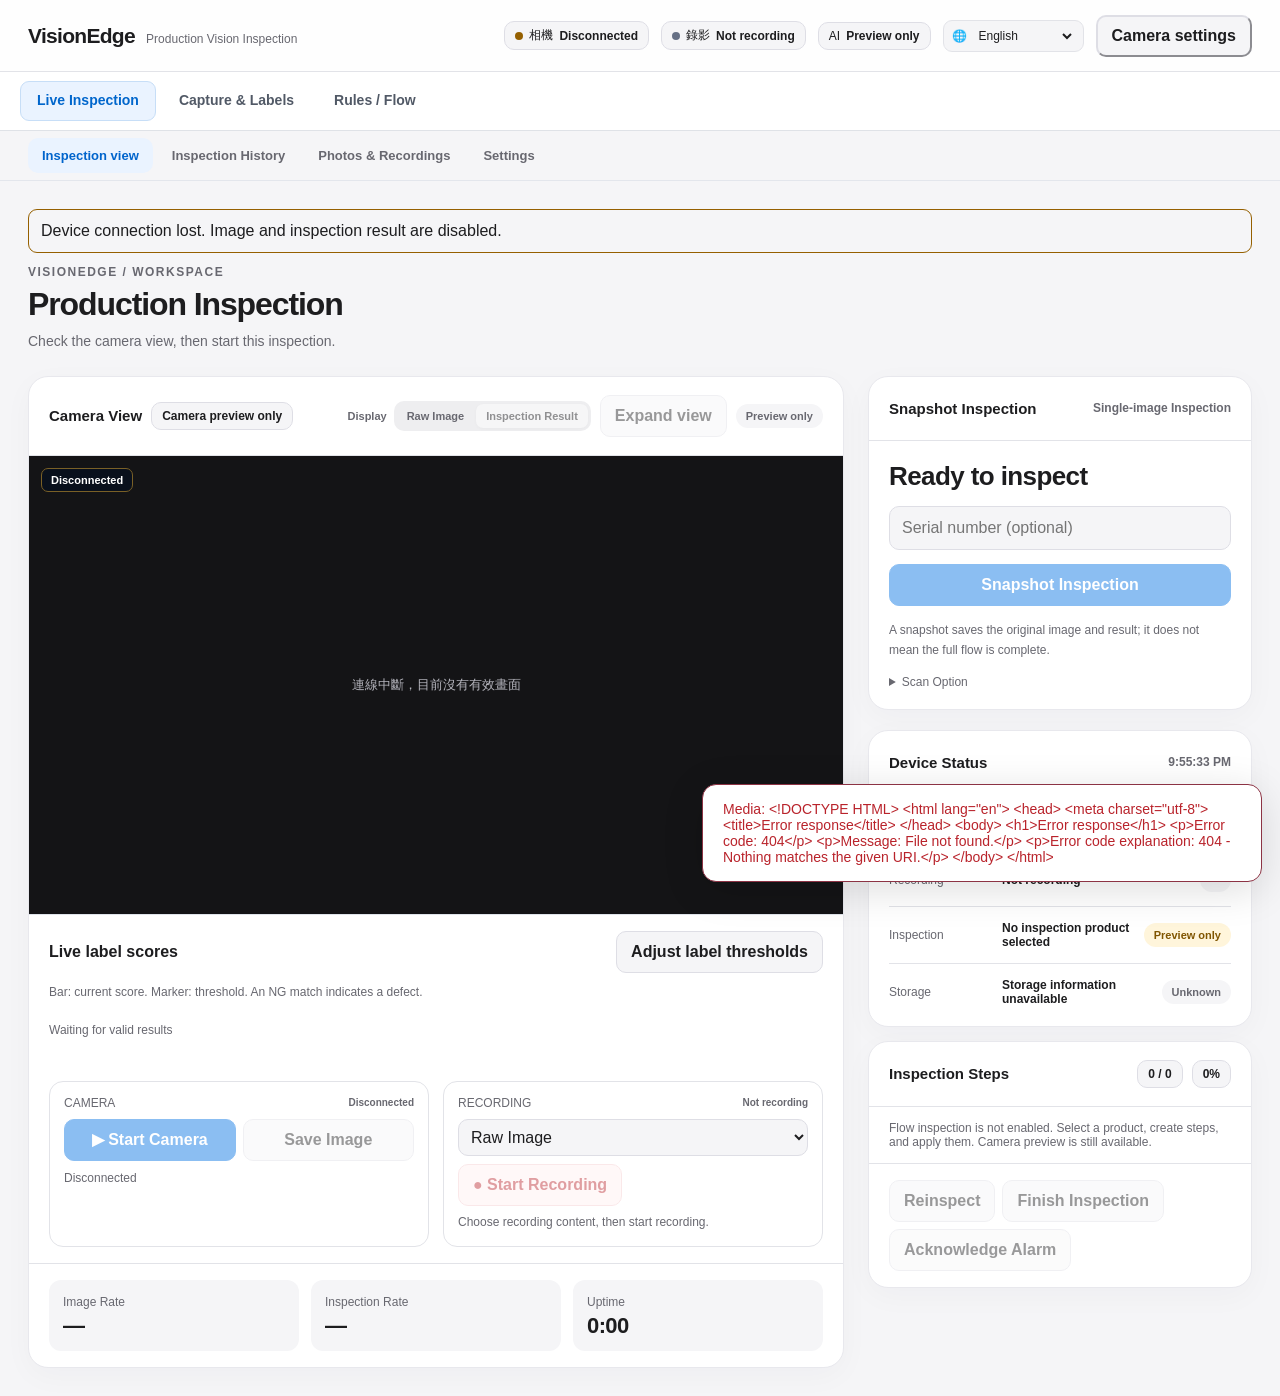
==== commit 355e6697: "update ui" ====
--- a/static/edge_dashboard.html
+++ b/static/edge_dashboard.html
@@ -1,394 +1,391 @@
-<!doctype html>
-<html lang="zh-Hant">
-<head>
-<meta charset="utf-8">
-<meta name="viewport" content="width=device-width,initial-scale=1">
-<title>VisionEdge · AI Camera</title>
-<style>
-:root{
-  --bg:#0b1020;--panel:#111827;--panel2:#0d1524;--line:#26354f;
-  --text:#eef4ff;--muted:#91a3bd;--green:#36d58a;--red:#ff6675;
-  --amber:#f6c453;--blue:#66b8ff;--shadow:0 18px 42px #0003;
-}
-*{box-sizing:border-box}
-body{margin:0;background:linear-gradient(150deg,#08101e,#0c1322 52%,#09101c);color:var(--text);font-family:Inter,system-ui,-apple-system,"Segoe UI","Noto Sans TC",sans-serif}
-button,select,input{font:inherit}button{cursor:pointer}button:disabled{cursor:not-allowed;opacity:.45}
-.topbar{position:sticky;top:0;z-index:20;display:flex;align-items:center;gap:10px;padding:10px 18px;background:#09111fef;border-bottom:1px solid var(--line);backdrop-filter:blur(12px)}
-.brand{font-size:18px;font-weight:850;letter-spacing:.25px;margin-right:5px}.brand small{font-size:11px;font-weight:650;color:var(--muted);margin-left:6px}
-.topnav{display:flex;align-self:stretch;gap:2px;margin-left:8px}.topnav button{border:0;border-bottom:2px solid transparent;background:transparent;color:var(--muted);padding:0 12px;font-size:13px;font-weight:760}.topnav button:hover{color:var(--text)}.topnav button.on{color:#fff;border-bottom-color:var(--blue)}
-.grow{flex:1}.chip{display:inline-flex;align-items:center;gap:6px;min-height:28px;padding:5px 10px;border:1px solid #31425f;border-radius:999px;color:var(--muted);font-size:12px;background:#101a2b}.chip strong{color:var(--text)}
-.dot{width:8px;height:8px;border-radius:50%;background:#667085}.dot.live{background:var(--green);box-shadow:0 0 12px #36d58a99}.dot.rec{background:var(--red);box-shadow:0 0 12px #ff667599}.dot.warn{background:var(--amber)}
-.navbtn{border:1px solid #354764;background:#162238;color:var(--text);border-radius:9px;padding:8px 11px;text-decoration:none;font-size:12px;font-weight:760}
-.wrap{max-width:1760px;margin:auto;padding:16px}.page{display:none}.page.active{display:block}
-.layout{display:grid;grid-template-columns:minmax(0,1.65fr) minmax(360px,.75fr);gap:14px}
-.card{background:linear-gradient(180deg,#111a2b,#0f1726);border:1px solid var(--line);border-radius:14px;overflow:hidden;box-shadow:var(--shadow)}
-.cardhead{display:flex;align-items:center;gap:9px;min-height:49px;padding:10px 13px;border-bottom:1px solid var(--line)}.cardhead h2{font-size:14px;margin:0}.subtle{font-size:12px;color:var(--muted)}
-.viewerTools{display:flex;align-items:center;gap:7px}.toolLabel{font-size:11px;color:var(--muted)}
-.viewer{position:relative;aspect-ratio:16/9;background:#050911;display:grid;place-items:center;overflow:hidden}.viewer img{width:100%;height:100%;object-fit:contain}.viewer.empty img{display:none}
-.emptyText{display:none;text-align:center;color:var(--muted);font-size:13px;line-height:1.7}.viewer.empty .emptyText{display:block}
-.overlay{position:absolute;top:12px;left:12px;display:flex;gap:7px;z-index:2}.overlay.right{left:auto;right:12px}.badge{display:inline-flex;align-items:center;gap:6px;padding:5px 9px;border-radius:7px;background:#07101ddd;border:1px solid #33435d;font-size:11px;font-weight:800}.badge.live{color:#a9f3ce;border-color:#277354}.badge.rec{color:#ffd0d5;border-color:#8c3444}.badge.warn{color:#ffe0a0;border-color:#7a6026}
-.segment{display:inline-flex;border:1px solid #344762;border-radius:8px;overflow:hidden}.segment button{border:0;border-right:1px solid #344762;border-radius:0;background:#111d30;color:var(--muted);padding:6px 10px;font-size:11px;font-weight:730}.segment button:last-child{border-right:0}.segment button.on{background:#24415e;color:#fff}
-.metrics{display:grid;grid-template-columns:repeat(3,1fr);gap:8px;padding:12px}.metric{padding:9px 10px;background:#0c1523;border:1px solid #24334b;border-radius:9px}.metric span{font-size:11px;color:var(--muted)}.metric strong{display:block;font-size:18px;margin-top:3px}
-.controlPanel{padding:12px;border-top:1px solid var(--line);display:grid;grid-template-columns:1fr 1fr;gap:10px}.controlGroup{border:1px solid #26354f;border-radius:11px;padding:11px;background:#0d1625}.controlTitleRow{display:flex;align-items:center;gap:8px;margin-bottom:9px}.controlTitle{font-size:11px;text-transform:uppercase;letter-spacing:.6px;color:var(--muted)}.controlState{margin-left:auto;font-size:10px;font-weight:850;color:var(--muted)}
-.buttonRow{display:flex;gap:7px;flex-wrap:wrap}.action{border:1px solid #3a4d6c;background:#17243a;color:var(--text);border-radius:8px;padding:8px 11px;font-weight:780;min-height:38px}.action.primary{background:#123a2e;border-color:#247856}.action.danger{background:#431d26;border-color:#8b3546}.action.blue{background:#14314e;border-color:#2c6294}.action.record{background:#451b25;border-color:#a0384b}.action.wide{flex:1}.recordingPulse{animation:pulse 1.3s infinite}@keyframes pulse{50%{box-shadow:0 0 0 4px #ff667522}}
-.controlHint{margin-top:8px;font-size:11px;color:var(--muted);line-height:1.45}.recordMode{width:100%;margin-bottom:8px;background:#141f32;color:var(--text);border:1px solid #354864;border-radius:8px;padding:8px}.recInfo{margin-top:7px;font-size:11px;color:var(--muted);overflow:hidden;text-overflow:ellipsis;white-space:nowrap}
-.statusList{padding:10px 12px}.statusRow{display:grid;grid-template-columns:105px 1fr auto;gap:8px;align-items:center;padding:9px 0;border-bottom:1px solid #1f2d43}.statusRow:last-child{border-bottom:0}.statusName{font-size:12px;color:var(--muted)}.statusValue{font-size:12px;font-weight:760;overflow:hidden;text-overflow:ellipsis;white-space:nowrap}.state{font-size:11px;font-weight:850;border-radius:999px;padding:4px 8px;border:1px solid #354762}.state.good{color:#a9f3ce;border-color:#28775a}.state.bad{color:#ffc0c7;border-color:#8c3344}.state.warn{color:#ffe0a0;border-color:#765c24}.state.idle{color:#b5c1d3}
-.flow{padding:10px 12px 14px;max-height:430px;overflow:auto}.alarmbox{display:none;margin:10px 12px 0;padding:9px 10px;background:#431d26;border:1px solid #893342;border-radius:8px;color:#ffd1d6;font-size:12px}.alarmbox.on{display:block}.flow-row{position:relative}.flow-row:not(:last-child):after{content:"";position:absolute;left:17px;top:38px;bottom:-8px;width:2px;background:#30415b}.flow-row.done:not(:last-child):after{background:#28775a}.flow-node{position:relative;z-index:1;display:grid;grid-template-columns:34px 1fr auto;gap:8px;align-items:center;margin:7px 0;padding:8px;border:1px solid #2c3b55;border-radius:9px;background:#101a2a}.flow-node.current{border-color:#8a6a26}.flow-node.done{border-color:#28775a}.flow-node.alarm{border-color:#8c3344}.flow-dot{width:27px;height:27px;border-radius:50%;display:grid;place-items:center;background:#27364f;font-size:11px;font-weight:850}.done .flow-dot{background:#195c45}.flow-name{font-size:12px;font-weight:760}.flow-sub{font-size:10px;color:var(--muted);margin-top:2px}.flow-state{font-size:10px;font-weight:850;color:#b8c6da}.sopActions{padding:10px 12px;border-top:1px solid var(--line);display:flex;gap:7px;flex-wrap:wrap}
-.mediaToolbar{display:flex;gap:8px;align-items:center;flex-wrap:wrap;padding:10px 12px;border-bottom:1px solid var(--line)}.tabs{display:flex;border:1px solid #344761;border-radius:8px;overflow:hidden}.tabs button{border:0;border-right:1px solid #344761;background:#111d30;color:var(--muted);padding:7px 11px}.tabs button:last-child{border:0}.tabs button.on{background:#24415e;color:#fff}.mediaCount{font-size:11px;color:var(--muted)}
-.mediaTable{width:100%;border-collapse:collapse}.mediaTable th,.mediaTable td{padding:11px 12px;border-bottom:1px solid #1d2b40;text-align:left;font-size:12px}.mediaTable th{color:var(--muted);font-weight:650;background:#0e1726;position:sticky;top:0}.mediaName{max-width:620px;overflow:hidden;text-overflow:ellipsis;white-space:nowrap}.mediaType{font-size:10px;font-weight:850;border:1px solid #3b4b63;border-radius:6px;padding:3px 6px;color:#c4d1e5}.mediaActions{display:flex;justify-content:flex-end;gap:6px}.mini{border:1px solid #354764;background:#152238;color:var(--text);border-radius:7px;padding:5px 8px;font-size:11px;text-decoration:none}.mini.del{border-color:#7f3040;background:#3a1a22;color:#ffc0c7}.mini:disabled{opacity:.4;cursor:not-allowed}.mediaScroll{max-height:calc(100vh - 220px);overflow:auto}.emptyMedia{padding:36px;text-align:center;color:var(--muted);font-size:12px}
-.settingsIntro{display:flex;align-items:flex-start;gap:12px;padding:14px 16px;margin-bottom:14px;border:1px solid #2a3b56;border-radius:12px;background:#0e1726}.settingsIntro strong{font-size:13px}.settingsIntro p{margin:4px 0 0;color:var(--muted);font-size:12px;line-height:1.5}
-.settingsGrid{display:grid;grid-template-columns:repeat(2,minmax(0,1fr));gap:14px}.settingsCard{padding:0}.settingsBody{padding:14px}.settingsSectionHint{font-size:11px;color:var(--muted);margin:-2px 0 12px;line-height:1.5}.fieldGrid{display:grid;grid-template-columns:repeat(2,minmax(0,1fr));gap:12px}.field label{display:block;font-size:11px;color:#bdc9da;margin:0 0 6px;font-weight:700}.field select,.field input{width:100%;background:#111d30;color:var(--text);border:1px solid #354864;border-radius:8px;padding:9px 10px;min-height:40px}.field select:disabled,.field input:disabled{opacity:.55}.fieldNote{margin-top:5px;font-size:10px;color:var(--muted);line-height:1.4}
-.toggleLine{display:flex;align-items:center;justify-content:space-between;gap:12px;border:1px solid #2b3b55;border-radius:9px;padding:10px 11px;background:#101a2a}.toggleCopy strong{display:block;font-size:12px}.toggleCopy span{display:block;margin-top:3px;font-size:10px;color:var(--muted)}.switch{position:relative;width:44px;height:24px;flex:none}.switch input{display:none}.slider{position:absolute;inset:0;background:#314058;border-radius:999px;transition:.2s}.slider:before{content:"";position:absolute;width:18px;height:18px;left:3px;top:3px;background:#d9e2ef;border-radius:50%;transition:.2s}.switch input:checked+.slider{background:#246f53}.switch input:checked+.slider:before{transform:translateX(20px)}
-.settingsFooter{position:sticky;bottom:0;z-index:5;margin-top:14px;display:flex;align-items:center;gap:10px;padding:12px 14px;border:1px solid #2a3b56;border-radius:12px;background:#0b1422ee;backdrop-filter:blur(10px)}.settingsFooter .hint{font-size:11px;color:var(--muted);line-height:1.4}.settingsFooter .action{min-width:128px}
-.devCard{grid-column:1/-1}.devFields{display:grid;grid-template-columns:repeat(2,minmax(0,1fr));gap:12px}.diagnostics{display:grid;grid-template-columns:repeat(3,minmax(0,1fr));gap:8px;margin-top:12px}.diag{border:1px solid #2b3b55;border-radius:9px;padding:9px;background:#0c1523}.diag span{display:block;font-size:10px;color:var(--muted)}.diag strong{display:block;margin-top:4px;font-size:12px;overflow:hidden;text-overflow:ellipsis;white-space:nowrap}.hidden{display:none!important}
-@media(max-width:1100px){.layout{grid-template-columns:1fr}.settingsGrid{grid-template-columns:1fr}.devCard{grid-column:auto}}
-@media(max-width:760px){.topbar{padding:8px;flex-wrap:wrap}.brand small,.chip.optional{display:none}.topnav{order:3;width:100%;height:38px;margin:0;border-top:1px solid #1d2a40}.topnav button{flex:1}.wrap{padding:8px}.controlPanel{grid-template-columns:1fr}.metrics{grid-template-columns:1fr 1fr 1fr}.fieldGrid,.devFields,.diagnostics{grid-template-columns:1fr}.viewerTools .toolLabel{display:none}.settingsFooter{flex-wrap:wrap}.settingsFooter .grow{display:none}.mediaTable th:nth-child(3),.mediaTable td:nth-child(3){display:none}}
-
-.topbar{flex-wrap:wrap}.topbar>*{min-width:0}.brand{flex-shrink:0}.navbtn{white-space:nowrap}.cardhead{flex-wrap:wrap}.settingsIntro{flex-wrap:wrap}.mediaName{max-width:280px}.mediaScroll{overflow:auto}.statusValue{white-space:normal}.devCard>summary{cursor:pointer}.controlHint,.fieldNote,.subtle{font-size:12px}
-@media(max-width:1050px){.chip.optional,.brand small{display:none}.topnav{order:3;width:100%;height:42px;margin:0}.topnav button{flex:1}.topbar .grow{display:none}.topbar>.navbtn{margin-left:auto}}
-
-.languagePicker{display:inline-flex;align-items:center;gap:6px;border:1px solid var(--line);background:var(--panel2);border-radius:9px;padding:4px 8px;color:var(--muted);font-size:12px}
-.languagePicker select{border:0;background:transparent;color:var(--text);outline:none;min-width:102px;padding:3px 2px}
-.languagePicker option{background:var(--panel);color:var(--text)}
-
-@media(max-width:500px){.topbar>.chip{display:none}.mediaTable th,.mediaTable td{padding:8px}.mediaName{max-width:125px}.mini{padding:6px}.viewerTools{flex-wrap:wrap}}
-</style>
-<link rel="stylesheet" href="/static/apple.css?v=2.4.5">
-<link rel="stylesheet" href="/static/primary_nav.css?v=2.4.5"><link rel="stylesheet" href="/static/notice.css?v=1"><link rel="stylesheet" href="/static/live_detail.css?v=1"></head>
-<body>
-<header class="topbar">
-  <div class="brand">VisionEdge <small>產線視覺檢測</small></div>
-
-  <span class="grow"></span>
-  <span class="chip"><span id="topCameraDot" class="dot"></span>相機 <strong id="topCamera">STOPPED</strong></span>
-  <span class="chip optional"><span id="topRecDot" class="dot"></span>錄影 <strong id="topRec">IDLE</strong></span>
-  <span class="chip optional">AI <strong id="topAI">CAMERA ONLY</strong></span>
-  <label class="languagePicker" title="Language / 語言"><span aria-hidden="true">🌐</span><select data-i18n-language aria-label="Language" onchange="VisionEdgeI18n.setLanguage(this.value)"><option value="zh-Hant">繁體中文</option><option value="zh-Hans">简体中文</option><option value="en">English</option><option value="es">Español</option></select></label>
-
-<button class="action" onclick="inspectionNavigate('/camera-settings')">相機設定</button></header><nav class="primary-navigation" aria-label="主要導覽"><button type="button" class="primary-tab" aria-current="page" onclick="switchPage('live')">即時檢測</button><button type="button" class="primary-tab" onclick="inspectionNavigate('/template-studio')">取像與樣板</button><button type="button" class="primary-tab" onclick="inspectionNavigate('/flow-studio')">規則／流程</button></nav><div class="inspection-sections">  <nav class="topnav" aria-label="VisionEdge pages">
-    <button id="pageLiveBtn" class="on" onclick="switchPage('live')">檢測畫面</button>
-    <button id="pageHistoryBtn" onclick="switchPage('history')">檢測履歷</button>
-    <button id="pageMediaBtn" onclick="switchPage('media')">照片與錄影</button>
-    <button id="pageSettingsBtn" onclick="switchPage('settings')">設定</button>
-  </nav></div>
-
-<main class="wrap">
-  <div id="runtimeNotice" role="alert" style="display:none;padding:12px;margin-bottom:12px;border:1px solid var(--amber);border-radius:9px"></div>
-  <div id="setupGuide" class="settingsIntro" style="display:none">尚未建立檢測產品。<a class="navbtn" href="./template-studio">建立產品與樣板 →</a></div>
-  <div id="pendingDefinition" class="settingsIntro" style="display:none">產品設定已更新，檢測已暫停。<button class="action primary" id="applyDefinitionBtn" onclick="applyDefinition()">套用並重新檢測</button></div>
-  <section id="pageLive" class="page active">
-    <div class="page-heading"><div class="eyebrow">VISIONEDGE / WORKSPACE</div><h1>產線檢測</h1><p>確認相機畫面，開始本次檢測。</p></div>
-    <div class="layout">
-      <section class="card camera-card">
-        <div class="cardhead">
-          <h2>相機畫面</h2>
-          <span id="modeChip" class="chip">Camera only</span>
-          <span class="grow"></span>
-          <div class="viewerTools">
-            <span class="toolLabel">顯示內容</span>
-            <div class="segment" aria-label="Live view source">
-              <button id="viewRaw" class="on" onclick="setView('raw')">原始畫面</button>
-              <button id="viewResult" onclick="setView('result')">檢測結果</button>
-            </div>
-          </div>
-          <button class="action" id="expandLive" onclick="toggleLiveExpanded()" aria-expanded="false">放大畫面</button>
-          <span id="verdict" class="state idle">WAIT</span>
-        </div>
-
-        <div id="viewer" class="viewer empty">
-          <img id="live" alt="VisionEdge live view">
-          <div class="emptyText"><b>相機尚未啟動</b><br>按下「啟動相機」，開始檢測。</div>
-          <div class="overlay"><span id="liveBadge" class="badge">STOPPED</span></div>
-          <div class="overlay right"><span id="recBadge" class="badge rec" style="display:none">● REC <span id="recTimer">00:00</span></span></div>
-        </div>
-
+<!doctype html>
+<html lang="zh-Hant">
+<head>
+<meta charset="utf-8">
+<meta name="viewport" content="width=device-width,initial-scale=1">
+<title>VisionEdge · AI Camera</title>
+<style>
+:root{
+  --bg:#0b1020;--panel:#111827;--panel2:#0d1524;--line:#26354f;
+  --text:#eef4ff;--muted:#91a3bd;--green:#36d58a;--red:#ff6675;
+  --amber:#f6c453;--blue:#66b8ff;--shadow:0 18px 42px #0003;
+}
+*{box-sizing:border-box}
+body{margin:0;background:linear-gradient(150deg,#08101e,#0c1322 52%,#09101c);color:var(--text);font-family:Inter,system-ui,-apple-system,"Segoe UI","Noto Sans TC",sans-serif}
+button,select,input{font:inherit}button{cursor:pointer}button:disabled{cursor:not-allowed;opacity:.45}
+.topbar{position:sticky;top:0;z-index:20;display:flex;align-items:center;gap:10px;padding:10px 18px;background:#09111fef;border-bottom:1px solid var(--line);backdrop-filter:blur(12px)}
+.brand{font-size:18px;font-weight:850;letter-spacing:.25px;margin-right:5px}.brand small{font-size:11px;font-weight:650;color:var(--muted);margin-left:6px}
+.topnav{display:flex;align-self:stretch;gap:2px;margin-left:8px}.topnav button{border:0;border-bottom:2px solid transparent;background:transparent;color:var(--muted);padding:0 12px;font-size:13px;font-weight:760}.topnav button:hover{color:var(--text)}.topnav button.on{color:#fff;border-bottom-color:var(--blue)}
+.grow{flex:1}.chip{display:inline-flex;align-items:center;gap:6px;min-height:28px;padding:5px 10px;border:1px solid #31425f;border-radius:999px;color:var(--muted);font-size:12px;background:#101a2b}.chip strong{color:var(--text)}
+.dot{width:8px;height:8px;border-radius:50%;background:#667085}.dot.live{background:var(--green);box-shadow:0 0 12px #36d58a99}.dot.rec{background:var(--red);box-shadow:0 0 12px #ff667599}.dot.warn{background:var(--amber)}
+.navbtn{border:1px solid #354764;background:#162238;color:var(--text);border-radius:9px;padding:8px 11px;text-decoration:none;font-size:12px;font-weight:760}
+.wrap{max-width:1760px;margin:auto;padding:16px}.page{display:none}.page.active{display:block}
+.layout{display:grid;grid-template-columns:minmax(0,1.65fr) minmax(360px,.75fr);gap:14px}
+.card{background:linear-gradient(180deg,#111a2b,#0f1726);border:1px solid var(--line);border-radius:14px;overflow:hidden;box-shadow:var(--shadow)}
+.cardhead{display:flex;align-items:center;gap:9px;min-height:49px;padding:10px 13px;border-bottom:1px solid var(--line)}.cardhead h2{font-size:14px;margin:0}.subtle{font-size:12px;color:var(--muted)}
+.viewerTools{display:flex;align-items:center;gap:7px}.toolLabel{font-size:11px;color:var(--muted)}
+.viewer{position:relative;aspect-ratio:16/9;background:#050911;display:grid;place-items:center;overflow:hidden}.viewer img{width:100%;height:100%;object-fit:contain}.viewer.empty img{display:none}
+.emptyText{display:none;text-align:center;color:var(--muted);font-size:13px;line-height:1.7}.viewer.empty .emptyText{display:block}
+.overlay{position:absolute;top:12px;left:12px;display:flex;gap:7px;z-index:2}.overlay.right{left:auto;right:12px}.badge{display:inline-flex;align-items:center;gap:6px;padding:5px 9px;border-radius:7px;background:#07101ddd;border:1px solid #33435d;font-size:11px;font-weight:800}.badge.live{color:#a9f3ce;border-color:#277354}.badge.rec{color:#ffd0d5;border-color:#8c3444}.badge.warn{color:#ffe0a0;border-color:#7a6026}
+.segment{display:inline-flex;border:1px solid #344762;border-radius:8px;overflow:hidden}.segment button{border:0;border-right:1px solid #344762;border-radius:0;background:#111d30;color:var(--muted);padding:6px 10px;font-size:11px;font-weight:730}.segment button:last-child{border-right:0}.segment button.on{background:#24415e;color:#fff}
+.metrics{display:grid;grid-template-columns:repeat(3,1fr);gap:8px;padding:12px}.metric{padding:9px 10px;background:#0c1523;border:1px solid #24334b;border-radius:9px}.metric span{font-size:11px;color:var(--muted)}.metric strong{display:block;font-size:18px;margin-top:3px}
+.controlPanel{padding:12px;border-top:1px solid var(--line);display:grid;grid-template-columns:1fr 1fr;gap:10px}.controlGroup{border:1px solid #26354f;border-radius:11px;padding:11px;background:#0d1625}.controlTitleRow{display:flex;align-items:center;gap:8px;margin-bottom:9px}.controlTitle{font-size:11px;text-transform:uppercase;letter-spacing:.6px;color:var(--muted)}.controlState{margin-left:auto;font-size:10px;font-weight:850;color:var(--muted)}
+.buttonRow{display:flex;gap:7px;flex-wrap:wrap}.action{border:1px solid #3a4d6c;background:#17243a;color:var(--text);border-radius:8px;padding:8px 11px;font-weight:780;min-height:38px}.action.primary{background:#123a2e;border-color:#247856}.action.danger{background:#431d26;border-color:#8b3546}.action.blue{background:#14314e;border-color:#2c6294}.action.record{background:#451b25;border-color:#a0384b}.action.wide{flex:1}.recordingPulse{animation:pulse 1.3s infinite}@keyframes pulse{50%{box-shadow:0 0 0 4px #ff667522}}
+.controlHint{margin-top:8px;font-size:11px;color:var(--muted);line-height:1.45}.recordMode{width:100%;margin-bottom:8px;background:#141f32;color:var(--text);border:1px solid #354864;border-radius:8px;padding:8px}.recInfo{margin-top:7px;font-size:11px;color:var(--muted);overflow:hidden;text-overflow:ellipsis;white-space:nowrap}
+.statusList{padding:10px 12px}.statusRow{display:grid;grid-template-columns:105px 1fr auto;gap:8px;align-items:center;padding:9px 0;border-bottom:1px solid #1f2d43}.statusRow:last-child{border-bottom:0}.statusName{font-size:12px;color:var(--muted)}.statusValue{font-size:12px;font-weight:760;overflow:hidden;text-overflow:ellipsis;white-space:nowrap}.state{font-size:11px;font-weight:850;border-radius:999px;padding:4px 8px;border:1px solid #354762}.state.good{color:#a9f3ce;border-color:#28775a}.state.bad{color:#ffc0c7;border-color:#8c3344}.state.warn{color:#ffe0a0;border-color:#765c24}.state.idle{color:#b5c1d3}
+.flow{padding:10px 12px 14px;max-height:430px;overflow:auto}.alarmbox{display:none;margin:10px 12px 0;padding:9px 10px;background:#431d26;border:1px solid #893342;border-radius:8px;color:#ffd1d6;font-size:12px}.alarmbox.on{display:block}.flow-row{position:relative}.flow-row:not(:last-child):after{content:"";position:absolute;left:17px;top:38px;bottom:-8px;width:2px;background:#30415b}.flow-row.done:not(:last-child):after{background:#28775a}.flow-node{position:relative;z-index:1;display:grid;grid-template-columns:34px 1fr auto;gap:8px;align-items:center;margin:7px 0;padding:8px;border:1px solid #2c3b55;border-radius:9px;background:#101a2a}.flow-node.current{border-color:#8a6a26}.flow-node.done{border-color:#28775a}.flow-node.alarm{border-color:#8c3344}.flow-dot{width:27px;height:27px;border-radius:50%;display:grid;place-items:center;background:#27364f;font-size:11px;font-weight:850}.done .flow-dot{background:#195c45}.flow-name{font-size:12px;font-weight:760}.flow-sub{font-size:10px;color:var(--muted);margin-top:2px}.flow-state{font-size:10px;font-weight:850;color:#b8c6da}.sopActions{padding:10px 12px;border-top:1px solid var(--line);display:flex;gap:7px;flex-wrap:wrap}
+.mediaToolbar{display:flex;gap:8px;align-items:center;flex-wrap:wrap;padding:10px 12px;border-bottom:1px solid var(--line)}.tabs{display:flex;border:1px solid #344761;border-radius:8px;overflow:hidden}.tabs button{border:0;border-right:1px solid #344761;background:#111d30;color:var(--muted);padding:7px 11px}.tabs button:last-child{border:0}.tabs button.on{background:#24415e;color:#fff}.mediaCount{font-size:11px;color:var(--muted)}
+.mediaTable{width:100%;border-collapse:collapse}.mediaTable th,.mediaTable td{padding:11px 12px;border-bottom:1px solid #1d2b40;text-align:left;font-size:12px}.mediaTable th{color:var(--muted);font-weight:650;background:#0e1726;position:sticky;top:0}.mediaName{max-width:620px;overflow:hidden;text-overflow:ellipsis;white-space:nowrap}.mediaType{font-size:10px;font-weight:850;border:1px solid #3b4b63;border-radius:6px;padding:3px 6px;color:#c4d1e5}.mediaActions{display:flex;justify-content:flex-end;gap:6px}.mini{border:1px solid #354764;background:#152238;color:var(--text);border-radius:7px;padding:5px 8px;font-size:11px;text-decoration:none}.mini.del{border-color:#7f3040;background:#3a1a22;color:#ffc0c7}.mini:disabled{opacity:.4;cursor:not-allowed}.mediaScroll{max-height:calc(100vh - 220px);overflow:auto}.emptyMedia{padding:36px;text-align:center;color:var(--muted);font-size:12px}
+.settingsIntro{display:flex;align-items:flex-start;gap:12px;padding:14px 16px;margin-bottom:14px;border:1px solid #2a3b56;border-radius:12px;background:#0e1726}.settingsIntro strong{font-size:13px}.settingsIntro p{margin:4px 0 0;color:var(--muted);font-size:12px;line-height:1.5}
+.settingsGrid{display:grid;grid-template-columns:repeat(2,minmax(0,1fr));gap:14px}.settingsCard{padding:0}.settingsBody{padding:14px}.settingsSectionHint{font-size:11px;color:var(--muted);margin:-2px 0 12px;line-height:1.5}.fieldGrid{display:grid;grid-template-columns:repeat(2,minmax(0,1fr));gap:12px}.field label{display:block;font-size:11px;color:#bdc9da;margin:0 0 6px;font-weight:700}.field select,.field input{width:100%;background:#111d30;color:var(--text);border:1px solid #354864;border-radius:8px;padding:9px 10px;min-height:40px}.field select:disabled,.field input:disabled{opacity:.55}.fieldNote{margin-top:5px;font-size:10px;color:var(--muted);line-height:1.4}
+.toggleLine{display:flex;align-items:center;justify-content:space-between;gap:12px;border:1px solid #2b3b55;border-radius:9px;padding:10px 11px;background:#101a2a}.toggleCopy strong{display:block;font-size:12px}.toggleCopy span{display:block;margin-top:3px;font-size:10px;color:var(--muted)}.switch{position:relative;width:44px;height:24px;flex:none}.switch input{display:none}.slider{position:absolute;inset:0;background:#314058;border-radius:999px;transition:.2s}.slider:before{content:"";position:absolute;width:18px;height:18px;left:3px;top:3px;background:#d9e2ef;border-radius:50%;transition:.2s}.switch input:checked+.slider{background:#246f53}.switch input:checked+.slider:before{transform:translateX(20px)}
+.settingsFooter{position:sticky;bottom:0;z-index:5;margin-top:14px;display:flex;align-items:center;gap:10px;padding:12px 14px;border:1px solid #2a3b56;border-radius:12px;background:#0b1422ee;backdrop-filter:blur(10px)}.settingsFooter .hint{font-size:11px;color:var(--muted);line-height:1.4}.settingsFooter .action{min-width:128px}
+.devCard{grid-column:1/-1}.devFields{display:grid;grid-template-columns:repeat(2,minmax(0,1fr));gap:12px}.diagnostics{display:grid;grid-template-columns:repeat(3,minmax(0,1fr));gap:8px;margin-top:12px}.diag{border:1px solid #2b3b55;border-radius:9px;padding:9px;background:#0c1523}.diag span{display:block;font-size:10px;color:var(--muted)}.diag strong{display:block;margin-top:4px;font-size:12px;overflow:hidden;text-overflow:ellipsis;white-space:nowrap}.hidden{display:none!important}
+.toast{position:fixed;right:18px;bottom:18px;z-index:100;max-width:min(560px,calc(100vw - 36px));padding:10px 13px;border:1px solid #344762;border-radius:10px;background:#101a2bea;color:var(--text);font-size:12px;box-shadow:0 16px 38px #0006;opacity:0;transform:translateY(8px);pointer-events:none;transition:.18s}.toast.show{opacity:1;transform:none}.toast.err{border-color:#8c3344;color:#ffc0c7}.toast.warn{border-color:#765c24;color:#ffe0a0}.toast.ok{border-color:#28775a;color:#a9f3ce}
+@media(max-width:1100px){.layout{grid-template-columns:1fr}.settingsGrid{grid-template-columns:1fr}.devCard{grid-column:auto}}
+@media(max-width:760px){.topbar{padding:8px;flex-wrap:wrap}.brand small,.chip.optional{display:none}.topnav{order:3;width:100%;height:38px;margin:0;border-top:1px solid #1d2a40}.topnav button{flex:1}.wrap{padding:8px}.controlPanel{grid-template-columns:1fr}.metrics{grid-template-columns:1fr 1fr 1fr}.fieldGrid,.devFields,.diagnostics{grid-template-columns:1fr}.viewerTools .toolLabel{display:none}.settingsFooter{flex-wrap:wrap}.settingsFooter .grow{display:none}.mediaTable th:nth-child(3),.mediaTable td:nth-child(3){display:none}}
+
+.topbar{flex-wrap:wrap}.topbar>*{min-width:0}.brand{flex-shrink:0}.navbtn{white-space:nowrap}.cardhead{flex-wrap:wrap}.settingsIntro{flex-wrap:wrap}.mediaName{max-width:280px}.mediaScroll{overflow:auto}.statusValue{white-space:normal}.devCard>summary{cursor:pointer}.controlHint,.fieldNote,.subtle{font-size:12px}
+@media(max-width:1050px){.chip.optional,.brand small{display:none}.topnav{order:3;width:100%;height:42px;margin:0}.topnav button{flex:1}.topbar .grow{display:none}.topbar>.navbtn{margin-left:auto}}
+
+.languagePicker{display:inline-flex;align-items:center;gap:6px;border:1px solid var(--line);background:var(--panel2);border-radius:9px;padding:4px 8px;color:var(--muted);font-size:12px}
+.languagePicker select{border:0;background:transparent;color:var(--text);outline:none;min-width:102px;padding:3px 2px}
+.languagePicker option{background:var(--panel);color:var(--text)}
+
+@media(max-width:500px){.topbar>.chip{display:none}.mediaTable th,.mediaTable td{padding:8px}.mediaName{max-width:125px}.mini{padding:6px}.viewerTools{flex-wrap:wrap}}
+</style>
+<link rel="stylesheet" href="/static/apple.css?v=2.4.8">
+<link rel="stylesheet" href="/static/primary_nav.css?v=2.4.8"><link rel="stylesheet" href="/static/live_detail.css?v=2.4.12"></head>
+<body>
+<header class="topbar">
+  <div class="brand">VisionEdge <small>產線視覺檢測</small></div>
+
+  <span class="grow"></span>
+  <span class="chip"><span id="topCameraDot" class="dot"></span>相機 <strong id="topCamera">STOPPED</strong></span>
+  <span class="chip optional"><span id="topRecDot" class="dot"></span>錄影 <strong id="topRec">IDLE</strong></span>
+  <span class="chip optional">AI <strong id="topAI">CAMERA ONLY</strong></span>
+  <label class="languagePicker" title="Language / 語言"><span aria-hidden="true">🌐</span><select data-i18n-language aria-label="Language" onchange="VisionEdgeI18n.setLanguage(this.value)"><option value="zh-Hant">繁體中文</option><option value="zh-Hans">简体中文</option><option value="en">English</option><option value="es">Español</option></select></label>
+
+<button class="btn" onclick="inspectionNavigate('/camera-settings')">相機設定</button></header><nav class="primary-navigation" aria-label="主要導覽"><button type="button" class="primary-tab" aria-current="page" onclick="switchPage('live')">即時檢測</button><button type="button" class="primary-tab" onclick="inspectionNavigate('/template-studio')">取像與樣板</button><button type="button" class="primary-tab" onclick="inspectionNavigate('/flow-studio')">規則／流程</button></nav><div class="inspection-sections">  <nav class="topnav" aria-label="VisionEdge pages">
+    <button id="pageLiveBtn" class="on" onclick="switchPage('live')">檢測畫面</button>
+    <button id="pageHistoryBtn" onclick="switchPage('history')">檢測履歷</button>
+    <button id="pageMediaBtn" onclick="switchPage('media')">照片與錄影</button>
+    <button id="pageSettingsBtn" onclick="switchPage('settings')">設定</button>
+  </nav></div>
+
+<main class="wrap">
+  <div id="runtimeNotice" role="alert" style="display:none;padding:12px;margin-bottom:12px;border:1px solid var(--amber);border-radius:9px"></div>
+  <div id="setupGuide" class="settingsIntro" style="display:none">尚未建立檢測產品。<a class="navbtn" href="./template-studio">建立產品與樣板 →</a></div>
+  <div id="pendingDefinition" class="settingsIntro" style="display:none">產品設定已更新，檢測已暫停。<button class="action primary" id="applyDefinitionBtn" onclick="applyDefinition()">套用並重新檢測</button></div>
+  <section id="pageLive" class="page active">
+    <div class="page-heading"><div class="eyebrow">VISIONEDGE / WORKSPACE</div><h1>產線檢測</h1><p>確認相機畫面，開始本次檢測。</p></div>
+    <div class="layout">
+      <section class="card camera-card">
+        <div class="cardhead">
+          <h2>相機畫面</h2>
+          <span id="modeChip" class="chip">Camera only</span>
+          <span class="grow"></span>
+          <div class="viewerTools">
+            <span class="toolLabel">顯示內容</span>
+            <div class="segment" aria-label="Live view source">
+              <button id="viewRaw" onclick="setView('raw')">原始畫面</button>
+              <button id="viewResult" class="on" onclick="setView('result')">檢測結果</button>
+            </div>
+          </div>
+          <button class="action" id="expandLive" onclick="toggleLiveExpanded()">放大畫面</button>
+          <span id="verdict" class="state idle">WAIT</span>
+        </div>
+
+        <div id="viewer" class="viewer empty">
+          <img id="live" alt="VisionEdge live view">
+          <div class="emptyText"><b>相機尚未啟動</b><br>按下「啟動相機」，開始檢測。</div>
+          <div class="overlay"><span id="liveBadge" class="badge">STOPPED</span></div>
+          <div class="overlay right"><span id="recBadge" class="badge rec" style="display:none">● REC <span id="recTimer">00:00</span></span></div>
+        </div>
+
         <section class="label-scores"><div class="score-heading"><b>Label 即時比對</b><button class="action" onclick="inspectionNavigate('/template-studio')">調整 Label 門檻</button></div><p class="subtle">長條為目前分數，直線為設定門檻；NG 樣板命中代表異常。</p><div id="labelScores" aria-label="Label 即時比對"></div></section>
-        <div class="metrics">
-          <div class="metric"><span>影像更新率</span><strong id="srcFps">0.0</strong></div>
-          <div class="metric"><span>檢測更新率</span><strong id="inferFps">—</strong></div>
-          <div class="metric"><span>運作時間</span><strong id="uptime">0:00</strong></div>
-        </div>
-
-        <div class="controlPanel">
-          <div class="controlGroup">
-            <div class="controlTitleRow"><div class="controlTitle">相機</div><span id="cameraQuickState" class="controlState">STOPPED</span></div>
-            <div class="buttonRow">
-              <button id="cameraToggle" class="action primary wide" onclick="toggleCamera()">▶ Start Camera</button>
-              <button id="snapshotBtn" class="action blue wide" onclick="snapshotCurrent()" disabled>📷 拍照</button>
-            </div>
-            <div class="controlHint" id="cameraHint">Camera is stopped.</div>
-          </div>
-
-          <div class="controlGroup">
-            <div class="controlTitleRow"><div class="controlTitle">錄影</div><span id="recordQuickState" class="controlState">IDLE</span></div>
-            <select id="recordMode" class="recordMode" aria-label="Recording source">
-              <option id="recordModeRaw" value="raw">原始畫面</option>
-              <option id="recordModeResult" value="result">含檢測結果</option>
-            </select>
-            <button id="recordToggle" class="action record wide" onclick="toggleRecording()">● Start Recording</button>
-            <div id="recordPath" class="recInfo">Not recording.</div>
-          </div>
-        </div>
-      </section>
-
-      <aside>
-        <section id="packagingCard" class="card inspection-card" hidden><div class="cardhead"><h2>自動包裝</h2><span class="grow"></span><span class="subtle">影像觸發</span></div><div class="card-body">
-          <div id="packState" class="pack-state" role="status"></div><div id="packNext" class="pack-note"></div>
-          <div id="packSignals" class="pack-signals"></div><div id="packCycleId" class="subtle" data-i18n-skip></div>
-          <button id="packAck" class="action" onclick="packAction('ack')" hidden>已排除問題，繼續檢測</button>
-          <details><summary class="subtle">異常處理</summary><p class="pack-note">中止不會記為合格；清空工作區後才能重新開始。</p><button class="action danger" id="packCancel" onclick="packAction('cancel')">中止此箱</button></details>
-        </div></section>
-        <section id="manualInspectionCard" class="card inspection-card">
-          <div class="cardhead"><h2>拍照判定</h2><span class="grow"></span><span class="subtle">單張檢測</span></div>
-          <div class="card-body">
-            <div id="inspectionVerdict" class="inspection-result" role="status">準備好，即可拍照</div>
-            <input id="inspectionSN" class="inspection-input" aria-label="產品序號" autocomplete="off" maxlength="128" placeholder="序號（選填）">
-            <div class="buttonRow"><button id="inspectionCapture" class="action primary wide" onclick="inspectionAction('capture')" disabled>拍照判定</button><button id="inspectionClose" class="action" onclick="inspectionAction('close')" hidden>結束此件</button></div>
-            <div id="inspectionHint" class="subtle" style="line-height:1.7">單張判定會保存原圖與結果，不代表整套步驟已完成。</div>
-            <img id="inspectionEvidence" class="inspection-evidence" alt="最近一次拍照判定結果" hidden>
-            <details><summary class="subtle">掃碼選項</summary><label style="display:block;padding-top:12px;font-size:13px"><input type="checkbox" id="inspectionRequireSN" onchange="inspectionAction('preferences')"> 每件產品必須先輸入序號</label></details>
-          </div>
-        </section>
-        <section class="card">
-          <div class="cardhead"><h2>設備狀態</h2><span class="grow"></span><span id="lastUpdate" class="subtle">--</span></div>
-          <div class="statusList">
-            <div class="statusRow"><span class="statusName">相機</span><span id="cameraStatusText" class="statusValue">Stopped</span><span id="cameraState" class="state idle">STOPPED</span></div>
-            <div class="statusRow"><span class="statusName">錄影</span><span id="recordStatusText" class="statusValue">Idle</span><span id="recordState" class="state idle">IDLE</span></div>
-            <div class="statusRow"><span class="statusName">檢測</span><span id="inferStatusText" class="statusValue">Camera only</span><span id="inferState" class="state idle">OFF</span></div>
-            <div class="statusRow"><span class="statusName">儲存空間</span><span id="storageStatusText" class="statusValue">Checking…</span><span id="storageState" class="state idle">--</span></div>
-          </div>
-        </section>
-
-        <section class="card" style="margin-top:14px">
-          <div class="cardhead"><h2>檢測步驟</h2><span class="grow"></span><span id="flowCount" class="chip">0 / 0</span><span id="flowPct" class="chip">0%</span></div>
-          <div id="alarm" class="alarmbox"></div>
-          <div id="flow" class="flow"><div class="subtle">尚未啟用流程檢測。請選擇產品、建立步驟並套用；相機仍可單獨預覽。</div></div>
-          <div class="sopActions"><button id="sopReset" class="action" onclick="sop('reset')" disabled>重新檢測</button><button id="sopFinish" class="action" onclick="sop('finish')" disabled>結束本次檢測</button><button id="sopAck" class="action" onclick="sop('ack')" disabled>確認警報</button></div>
-        </section>
-      </aside>
-    </div>
-  </section>
-
-  <section id="pageHistory" class="page">
-    <section class="card" style="margin-bottom:24px"><div class="cardhead"><h2>自動包裝紀錄</h2><span class="grow"></span><button class="action" onclick="loadPackHistory(true)">重新整理</button></div>
-    <div class="mediaScroll"><table class="mediaTable"><thead><tr><th>開始時間</th><th>產品 / 箱號</th><th>結果</th><th>紀錄</th></tr></thead><tbody id="packHistoryBody"></tbody></table></div>
-    <div class="mediaToolbar"><button class="action" id="packPrev" onclick="packOffset=Math.max(0,packOffset-30);loadPackHistory()">上一頁</button><span class="subtle" id="packPage"></span><button class="action" id="packNextPage" onclick="packOffset+=30;loadPackHistory()">下一頁</button></div><div id="packEvents" class="pack-events" hidden></div></section>
-    <div class="page-heading"><div class="eyebrow">INSPECTION HISTORY</div><h1>每次判定，都有依據。</h1><p>保留每次拍照的原圖、結果與規則分數，重拍也不覆蓋紀錄。</p></div>
-    <section class="card"><div class="mediaToolbar"><input id="historySearch" class="inspection-input" style="max-width:300px" aria-label="搜尋序號" placeholder="搜尋序號或紀錄編號" onkeydown="if(event.key==='Enter')loadHistory(true)"><button class="action" onclick="loadHistory(true)">搜尋 / 重新整理</button></div>
-    <div class="mediaScroll"><table class="mediaTable"><thead><tr><th>檢測時間</th><th>產品序號</th><th>判定</th><th>檢測證據</th></tr></thead><tbody id="historyBody"></tbody></table></div>
-    <div class="mediaToolbar"><button id="historyPrev" class="action" onclick="historyOffset=Math.max(0,historyOffset-30);loadHistory()">上一頁</button><span id="historyPage" class="subtle"></span><button id="historyNext" class="action" onclick="historyOffset+=30;loadHistory()">下一頁</button></div></section>
-  </section>
-  <section id="pageMedia" class="page">
-    <section class="card">
-      <div class="cardhead"><h2>照片與錄影</h2><span class="grow"></span><span id="mediaStorage" class="subtle">Storage --</span><span id="mediaSummary" class="subtle">0 files</span><button class="mini" onclick="loadMedia(true)">重新整理</button></div>
-      <div class="mediaToolbar"><input id="mediaSearch" aria-label="搜尋檔名" placeholder="搜尋檔名或日期" oninput="mediaPage=0;renderMedia()" style="max-width:220px;padding:8px;border-radius:8px">
-        <div class="tabs"><button id="tabAll" class="on" onclick="setMediaTab('all')">全部</button><button id="tabRecordings" onclick="setMediaTab('recording')">錄影</button><button id="tabPhotos" onclick="setMediaTab('photo')">照片</button></div>
-        <span class="mediaCount">錄影停止並儲存完成後，即可開啟、下載或刪除。</span>
-      </div>
-      <div class="mediaScroll">
-        <table class="mediaTable">
-          <thead><tr><th>類型</th><th>檔案名稱</th><th>時間</th><th>大小</th><th style="text-align:right">操作</th></tr></thead>
-          <tbody id="mediaBody"><tr><td colspan="5" class="emptyMedia">No local media.</td></tr></tbody>
-        </table>
-      </div><div class="mediaToolbar"><button class="mini" id="mediaPrev" onclick="mediaPage--;renderMedia()">上一頁</button><span id="mediaPageInfo"></span><button class="mini" id="mediaNext" onclick="mediaPage++;renderMedia()">下一頁</button></div>
-    </section>
-  </section>
-
-  <section id="pageSettings" class="page">
-    <div class="settingsIntro">
-      <div>⚙️</div>
-      <div><strong>設備設定</strong><p>平常操作請使用「即時檢測」。變更設定後按「套用設定」，運作中的相機會重新啟動。</p></div>
-    </div>
-
-    <div class="settingsGrid">
-      <section class="card settingsCard">
-        <div class="cardhead"><h2>相機</h2><span class="grow"></span><span class="subtle">畫面設定</span></div>
-        <div class="settingsBody">
-          <div class="settingsSectionHint">選擇相機解析度與畫面方向。</div>
-          <div class="fieldGrid">
-            <div class="field"><label for="camera">相機</label><select id="camera"><option value="0">相機 0</option></select><div class="fieldNote">使用設備的預設相機。</div></div>
-            <div class="field"><label for="resolution">解析度</label><select id="resolution"><option value="1920x1080">1920 × 1080</option><option value="3840x2160">3840 × 2160</option></select><div class="fieldNote">變更後會重啟相機；相同長寬比的既有樣板會按來源解析度縮放。請重新確認框位置與判定分數，若視角或變焦改變則需重新標註。</div></div>
-            <div class="field"><label for="rotation">畫面方向</label><select id="rotation"><option value="0">0°</option><option value="180">180°</option></select></div>
-          </div>
-          <div style="margin-top:12px" class="toggleLine">
-            <div class="toggleCopy"><strong>鏡頭變形校正</strong><span>依設備鏡頭需求啟用，通常不需變更。</span></div>
-            <label class="switch" aria-label="Lens distortion correction"><input type="checkbox" id="ldc"><span class="slider"></span></label>
-          </div>
-        </div>
-      </section>
-
-      <section class="card settingsCard">
-        <div class="cardhead"><h2>產品與檢測</h2><span class="grow"></span><span class="subtle">檢測設定</span></div>
-        <div class="settingsBody">
-          <div class="settingsSectionHint">選擇要檢測的產品；尚無產品請到「流程設定」建立。</div>
-          <div class="fieldGrid">
-            <div class="field" style="grid-column:1/-1"><label for="product">檢測產品</label><select id="product" onchange="updateAiFields();markSettingsDirty()"><option value="0">不選產品，僅相機預覽</option></select></div>
-            <div class="field"><label for="infer_fps">檢測速度</label><select id="infer_fps"><option value="2">省資源 · 每秒 2 次</option><option value="5" selected>標準 · 每秒 5 次（建議）</option><option value="10">快速 · 每秒 10 次</option></select><div id="inferRateNote" class="fieldNote">每秒分析次數；即時檢測頁會顯示實際速度。</div></div>
-          </div>
-        </div>
-      </section>
-
-      <section class="card settingsCard">
-        <div class="cardhead"><h2>錄影與儲存空間</h2><span class="grow"></span><span class="subtle">空間保護</span></div>
-        <div class="settingsBody">
-          <div class="settingsSectionHint">錄影內容可在即時檢測頁選擇，建議保留預設品質。</div>
-          <div class="fieldGrid">
-            <div class="field"><label for="recording_bitrate">錄影品質</label><select id="recording_bitrate"><option value="0">自動（建議）</option><option value="8000000">8 Mbps</option><option value="16000000">16 Mbps</option><option value="24000000">24 Mbps</option></select><div class="fieldNote">建議使用自動設定。</div></div>
-            <div class="field"><label for="min_free_mb">保留空間</label><select id="min_free_mb"><option value="5120">保留 5 GB</option><option value="10240" selected>保留 10 GB（建議）</option><option value="20480">保留 20 GB</option></select><div class="fieldNote">空間低於保留值時，會停止錄影並禁止新增錄影。</div></div>
-          </div>
-        </div>
-      </section>
-
-      <details class="card settingsCard devCard"><summary class="cardhead">進階相機設定（通常不需變更）</summary>
-        <div class="cardhead"><h2>相機相容性</h2><span class="grow"></span><span class="subtle">通常不需變更</span></div>
-        <div class="settingsBody">
-          <div class="devFields">
-            <div class="field"><label for="backend">相機驅動</label><select id="backend" onchange="updateBackendFields()"><option value="auto">Auto</option><option value="qti">Qualcomm QTI</option><option value="opencv">OpenCV fallback</option></select><div class="fieldNote">設備請保留自動；電腦測試時可選 OpenCV。</div></div>
-            <div id="sourceField" class="field"><label for="source">測試影像來源</label><input id="source" value="0"><div class="fieldNote">僅測試模式使用。</div></div>
-          </div>
-          <div class="diagnostics" aria-label="Runtime diagnostics">
-            <div class="diag"><span>目前驅動</span><strong id="diagBackend">--</strong></div>
-            <div class="diag"><span>硬體錄影</span><strong id="diagHardware">--</strong></div>
-            <div class="diag"><span>影像計數</span><strong id="diagFrames">0</strong></div>
-          </div>
-        </div>
-      </details>
-    </div>
-
-    <div class="settingsFooter">
-      <span id="settingsStatus" class="hint">設定已儲存。</span>
-      <span class="grow"></span>
-      <button id="discardSettingsBtn" class="action" onclick="loadConfig(true)" disabled>放棄變更</button>
-      <button id="applySettingsBtn" class="action primary" onclick="applySettings()" disabled>套用設定</button>
-    </div>
-  </section>
-</main>
-
-
-
-<script src="/static/visionedge_i18n.js?v=2.4.8"></script>
-<script src="/static/latest_preview.js?v=2"></script><script src="/static/notice.js?v=2"></script><script src="/static/live_detail.js?v=1"></script>
-<script>
-const $=id=>document.getElementById(id), A='/api/edge';
-const esc=s=>String(s??'').replace(/[&<>"']/g,m=>({'&':'&amp;','<':'&lt;','>':'&gt;','"':'&quot;',"'":'&#39;'}[m]));
-function inspectionNavigate(path){if(settingsBusy)return;if(settingsDirty&&!confirm('尚有未儲存的修改，確定離開？'))return;settingsDirty=false;location.href=path+'?product_id='+(lastStatus.product_id||0)}
-let lastStatus={},viewMode='result',cameraBusy=false,recordBusy=false,settingsBusy=false,mediaVersion=-1,mediaTab='all',mediaRows=[],recSince=null,currentPage='live',settingsBaseline='',settingsDirty=false,lastWarning='',lastMediaRefresh=0;
-
-async function req(url,opt={}){const options={cache:'no-store',signal:AbortSignal.timeout(15000),...opt};const r=await fetch(url,options),t=await r.text();let d={};try{d=t?JSON.parse(t):{}}catch{throw Error(t||r.statusText)}if(!r.ok)throw Error(d.error||r.statusText);return d}
-function message(s,kind=''){VisionEdgeNotice.show(s,kind)}
-function fmtDuration(sec){sec=Math.max(0,Math.floor(Number(sec)||0));const h=Math.floor(sec/3600),m=Math.floor((sec%3600)/60),s=sec%60;return h?`${h}:${String(m).padStart(2,'0')}:${String(s).padStart(2,'0')}`:`${m}:${String(s).padStart(2,'0')}`}
-function fsize(n){n=Number(n)||0;if(n<1024)return n+' B';if(n<1048576)return(n/1024).toFixed(1)+' KB';if(n<1073741824)return(n/1048576).toFixed(1)+' MB';return(n/1073741824).toFixed(2)+' GB'}
-function fmtGb(mb){if(mb===null||mb===undefined||Number.isNaN(Number(mb)))return'--';return (Number(mb)/1024).toFixed(Number(mb)>=10240?1:2).replace(/\.0$/,'')+' GB'}
-function mediaUrl(path,download=false){return `${A}/media/${String(path).split('/').map(encodeURIComponent).join('/')}${download?'?download=1':''}`}
-function switchPage(page){if(page!=='live'&&document.querySelector('.camera-card').classList.contains('live-expanded'))setLiveExpanded(false);currentPage=page;reloadStream();for(const p of ['live','history','media','settings']){$('page'+p[0].toUpperCase()+p.slice(1)).classList.toggle('active',p===page);$('page'+p[0].toUpperCase()+p.slice(1)+'Btn').classList.toggle('on',p===page)}if(page==='media')loadMedia(false);if(page==='history'){loadHistory(true);loadPackHistory(true)}}
-
-function setView(mode){if(mode==='result'&&Number(lastStatus.product_id||0)<=0){message('請先選擇檢測產品。','warn');return}viewMode=mode==='result'?'result':'raw';$('viewRaw').classList.toggle('on',viewMode==='raw');$('viewResult').classList.toggle('on',viewMode==='result');updateSnapshotLabel();reloadStream()}
+        <div class="metrics">
+          <div class="metric"><span>影像更新率</span><strong id="srcFps">0.0</strong></div>
+          <div class="metric"><span>檢測更新率</span><strong id="inferFps">—</strong></div>
+          <div class="metric"><span>運作時間</span><strong id="uptime">0:00</strong></div>
+        </div>
+
+        <div class="controlPanel">
+          <div class="controlGroup">
+            <div class="controlTitleRow"><div class="controlTitle">相機</div><span id="cameraQuickState" class="controlState">STOPPED</span></div>
+            <div class="buttonRow">
+              <button id="cameraToggle" class="action primary wide" onclick="toggleCamera()">▶ Start Camera</button>
+              <button id="snapshotBtn" class="action blue wide" onclick="snapshotCurrent()" disabled>📷 拍照</button>
+            </div>
+            <div class="controlHint" id="cameraHint">Camera is stopped.</div>
+          </div>
+
+          <div class="controlGroup">
+            <div class="controlTitleRow"><div class="controlTitle">錄影</div><span id="recordQuickState" class="controlState">IDLE</span></div>
+            <select id="recordMode" class="recordMode" aria-label="Recording source">
+              <option id="recordModeRaw" value="raw">原始畫面</option>
+              <option id="recordModeResult" value="result">含檢測結果</option>
+            </select>
+            <button id="recordToggle" class="action record wide" onclick="toggleRecording()">● Start Recording</button>
+            <div id="recordPath" class="recInfo">Not recording.</div>
+          </div>
+        </div>
+      </section>
+
+      <aside>
+        <section id="packagingCard" class="card inspection-card" hidden><div class="cardhead"><h2>自動包裝</h2><span class="grow"></span><span class="subtle">影像觸發</span></div><div class="card-body">
+          <div id="packState" class="pack-state" role="status"></div><div id="packNext" class="pack-note"></div>
+          <div id="packSignals" class="pack-signals"></div><div id="packCycleId" class="subtle" data-i18n-skip></div>
+          <button id="packAck" class="action" onclick="packAction('ack')" hidden>已排除問題，繼續檢測</button>
+          <details><summary class="subtle">異常處理</summary><p class="pack-note">中止不會記為合格；清空工作區後才能重新開始。</p><button class="action danger" id="packCancel" onclick="packAction('cancel')">中止此箱</button></details>
+        </div></section>
+        <section id="manualInspectionCard" class="card inspection-card">
+          <div class="cardhead"><h2>拍照判定</h2><span class="grow"></span><span class="subtle">單張檢測</span></div>
+          <div class="card-body">
+            <div id="inspectionVerdict" class="inspection-result" role="status">準備好，即可拍照</div>
+            <input id="inspectionSN" class="inspection-input" aria-label="產品序號" autocomplete="off" maxlength="128" placeholder="序號（選填）">
+            <div class="buttonRow"><button id="inspectionCapture" class="action primary wide" onclick="inspectionAction('capture')" disabled>拍照判定</button><button id="inspectionClose" class="action" onclick="inspectionAction('close')" hidden>結束此件</button></div>
+            <div id="inspectionHint" class="subtle" style="line-height:1.7">單張判定會保存原圖與結果，不代表整套步驟已完成。</div>
+            <img id="inspectionEvidence" class="inspection-evidence" alt="最近一次拍照判定結果" hidden>
+            <details><summary class="subtle">掃碼選項</summary><label style="display:block;padding-top:12px;font-size:13px"><input type="checkbox" id="inspectionRequireSN" onchange="inspectionAction('preferences')"> 每件產品必須先輸入序號</label></details>
+          </div>
+        </section>
+        <section class="card">
+          <div class="cardhead"><h2>設備狀態</h2><span class="grow"></span><span id="lastUpdate" class="subtle">--</span></div>
+          <div class="statusList">
+            <div class="statusRow"><span class="statusName">相機</span><span id="cameraStatusText" class="statusValue">Stopped</span><span id="cameraState" class="state idle">STOPPED</span></div>
+            <div class="statusRow"><span class="statusName">錄影</span><span id="recordStatusText" class="statusValue">Idle</span><span id="recordState" class="state idle">IDLE</span></div>
+            <div class="statusRow"><span class="statusName">檢測</span><span id="inferStatusText" class="statusValue">Camera only</span><span id="inferState" class="state idle">OFF</span></div>
+            <div class="statusRow"><span class="statusName">儲存空間</span><span id="storageStatusText" class="statusValue">Checking…</span><span id="storageState" class="state idle">--</span></div>
+          </div>
+        </section>
+
+        <section class="card" style="margin-top:14px">
+          <div class="cardhead"><h2>檢測步驟</h2><span class="grow"></span><span id="flowCount" class="chip">0 / 0</span><span id="flowPct" class="chip">0%</span></div>
+          <div id="alarm" class="alarmbox"></div>
+          <div id="flow" class="flow"><div class="subtle">尚未啟用流程檢測。請選擇產品、建立步驟並套用；相機仍可單獨預覽。</div></div>
+          <div class="sopActions"><button id="sopReset" class="action" onclick="sop('reset')" disabled>重新檢測</button><button id="sopFinish" class="action" onclick="sop('finish')" disabled>結束本次檢測</button><button id="sopAck" class="action" onclick="sop('ack')" disabled>確認警報</button></div>
+        </section>
+      </aside>
+    </div>
+  </section>
+
+  <section id="pageHistory" class="page">
+    <section class="card" style="margin-bottom:24px"><div class="cardhead"><h2>自動包裝紀錄</h2><span class="grow"></span><button class="action" onclick="loadPackHistory(true)">重新整理</button></div>
+    <div class="mediaScroll"><table class="mediaTable"><thead><tr><th>開始時間</th><th>產品 / 箱號</th><th>結果</th><th>紀錄</th></tr></thead><tbody id="packHistoryBody"></tbody></table></div>
+    <div class="mediaToolbar"><button class="action" id="packPrev" onclick="packOffset=Math.max(0,packOffset-30);loadPackHistory()">上一頁</button><span class="subtle" id="packPage"></span><button class="action" id="packNextPage" onclick="packOffset+=30;loadPackHistory()">下一頁</button></div><div id="packEvents" class="pack-events" hidden></div></section>
+    <div class="page-heading"><div class="eyebrow">INSPECTION HISTORY</div><h1>每次判定，都有依據。</h1><p>保留每次拍照的原圖、結果與規則分數，重拍也不覆蓋紀錄。</p></div>
+    <section class="card"><div class="mediaToolbar"><input id="historySearch" class="inspection-input" style="max-width:300px" aria-label="搜尋序號" placeholder="搜尋序號或紀錄編號" onkeydown="if(event.key==='Enter')loadHistory(true)"><button class="action" onclick="loadHistory(true)">搜尋 / 重新整理</button></div>
+    <div class="mediaScroll"><table class="mediaTable"><thead><tr><th>檢測時間</th><th>產品序號</th><th>判定</th><th>檢測證據</th></tr></thead><tbody id="historyBody"></tbody></table></div>
+    <div class="mediaToolbar"><button id="historyPrev" class="action" onclick="historyOffset=Math.max(0,historyOffset-30);loadHistory()">上一頁</button><span id="historyPage" class="subtle"></span><button id="historyNext" class="action" onclick="historyOffset+=30;loadHistory()">下一頁</button></div></section>
+  </section>
+  <section id="pageMedia" class="page">
+    <section class="card">
+      <div class="cardhead"><h2>照片與錄影</h2><span class="grow"></span><span id="mediaStorage" class="subtle">Storage --</span><span id="mediaSummary" class="subtle">0 files</span><button class="mini" onclick="loadMedia(true)">重新整理</button></div>
+      <div class="mediaToolbar"><input id="mediaSearch" aria-label="搜尋檔名" placeholder="搜尋檔名或日期" oninput="mediaPage=0;renderMedia()" style="max-width:220px;padding:8px;border-radius:8px">
+        <div class="tabs"><button id="tabAll" class="on" onclick="setMediaTab('all')">全部</button><button id="tabRecordings" onclick="setMediaTab('recording')">錄影</button><button id="tabPhotos" onclick="setMediaTab('photo')">照片</button></div>
+        <span class="mediaCount">錄影停止並儲存完成後，即可開啟、下載或刪除。</span>
+      </div>
+      <div class="mediaScroll">
+        <table class="mediaTable">
+          <thead><tr><th>類型</th><th>檔案名稱</th><th>時間</th><th>大小</th><th style="text-align:right">操作</th></tr></thead>
+          <tbody id="mediaBody"><tr><td colspan="5" class="emptyMedia">No local media.</td></tr></tbody>
+        </table>
+      </div><div class="mediaToolbar"><button class="mini" id="mediaPrev" onclick="mediaPage--;renderMedia()">上一頁</button><span id="mediaPageInfo"></span><button class="mini" id="mediaNext" onclick="mediaPage++;renderMedia()">下一頁</button></div>
+    </section>
+  </section>
+
+  <section id="pageSettings" class="page">
+    <div class="settingsIntro">
+      <div>⚙️</div>
+      <div><strong>設備設定</strong><p>平常操作請使用「即時檢測」。變更設定後按「套用設定」，運作中的相機會重新啟動。</p></div>
+    </div>
+
+    <div class="settingsGrid">
+      <section class="card settingsCard">
+        <div class="cardhead"><h2>相機</h2><span class="grow"></span><span class="subtle">畫面設定</span></div>
+        <div class="settingsBody">
+          <div class="settingsSectionHint">選擇相機解析度與畫面方向。</div>
+          <div class="fieldGrid">
+            <div class="field"><label for="camera">相機</label><select id="camera"><option value="0">相機 0</option></select><div class="fieldNote">使用設備的預設相機。</div></div>
+            <div class="field"><label for="resolution">解析度</label><select id="resolution"><option value="1920x1080">1920 × 1080</option><option value="3840x2160">3840 × 2160</option></select><div class="fieldNote">變更解析度後會重新啟動相機。</div></div>
+            <div class="field"><label for="rotation">畫面方向</label><select id="rotation"><option value="0">0°</option><option value="180">180°</option></select></div>
+          </div>
+          <div style="margin-top:12px" class="toggleLine">
+            <div class="toggleCopy"><strong>鏡頭變形校正</strong><span>依設備鏡頭需求啟用，通常不需變更。</span></div>
+            <label class="switch" aria-label="Lens distortion correction"><input type="checkbox" id="ldc"><span class="slider"></span></label>
+          </div>
+        </div>
+      </section>
+
+      <section class="card settingsCard">
+        <div class="cardhead"><h2>產品與檢測</h2><span class="grow"></span><span class="subtle">檢測設定</span></div>
+        <div class="settingsBody">
+          <div class="settingsSectionHint">選擇要檢測的產品；尚無產品請到「流程設定」建立。</div>
+          <div class="fieldGrid">
+            <div class="field" style="grid-column:1/-1"><label for="product">檢測產品</label><select id="product" onchange="updateAiFields();markSettingsDirty()"><option value="0">不選產品，僅相機預覽</option></select></div>
+            <div class="field"><label for="infer_fps">檢測速度</label><select id="infer_fps"><option value="2">省資源 · 每秒 2 次</option><option value="5" selected>標準 · 每秒 5 次（建議）</option><option value="10">快速 · 每秒 10 次</option></select><div id="inferRateNote" class="fieldNote">每秒分析次數；即時檢測頁會顯示實際速度。</div></div>
+          </div>
+        </div>
+      </section>
+
+      <section class="card settingsCard">
+        <div class="cardhead"><h2>錄影與儲存空間</h2><span class="grow"></span><span class="subtle">空間保護</span></div>
+        <div class="settingsBody">
+          <div class="settingsSectionHint">錄影內容可在即時檢測頁選擇，建議保留預設品質。</div>
+          <div class="fieldGrid">
+            <div class="field"><label for="recording_bitrate">錄影品質</label><select id="recording_bitrate"><option value="0">自動（建議）</option><option value="8000000">8 Mbps</option><option value="16000000">16 Mbps</option><option value="24000000">24 Mbps</option></select><div class="fieldNote">建議使用自動設定。</div></div>
+            <div class="field"><label for="min_free_mb">保留空間</label><select id="min_free_mb"><option value="5120">保留 5 GB</option><option value="10240" selected>保留 10 GB（建議）</option><option value="20480">保留 20 GB</option></select><div class="fieldNote">空間低於保留值時，會停止錄影並禁止新增錄影。</div></div>
+          </div>
+        </div>
+      </section>
+
+      <details class="card settingsCard devCard"><summary class="cardhead">進階相機設定（通常不需變更）</summary>
+        <div class="cardhead"><h2>相機相容性</h2><span class="grow"></span><span class="subtle">通常不需變更</span></div>
+        <div class="settingsBody">
+          <div class="devFields">
+            <div class="field"><label for="backend">相機驅動</label><select id="backend" onchange="updateBackendFields()"><option value="auto">Auto</option><option value="qti">Qualcomm QTI</option><option value="opencv">OpenCV fallback</option></select><div class="fieldNote">設備請保留自動；電腦測試時可選 OpenCV。</div></div>
+            <div id="sourceField" class="field"><label for="source">測試影像來源</label><input id="source" value="0"><div class="fieldNote">僅測試模式使用。</div></div>
+          </div>
+          <div class="diagnostics" aria-label="Runtime diagnostics">
+            <div class="diag"><span>目前驅動</span><strong id="diagBackend">--</strong></div>
+            <div class="diag"><span>硬體錄影</span><strong id="diagHardware">--</strong></div>
+            <div class="diag"><span>影像計數</span><strong id="diagFrames">0</strong></div>
+          </div>
+        </div>
+      </details>
+    </div>
+
+    <div class="settingsFooter">
+      <span id="settingsStatus" class="hint">設定已儲存。</span>
+      <span class="grow"></span>
+      <button id="discardSettingsBtn" class="action" onclick="loadConfig(true)" disabled>放棄變更</button>
+      <button id="applySettingsBtn" class="action primary" onclick="applySettings()" disabled>套用設定</button>
+    </div>
+  </section>
+</main>
+
+<div id="toast" class="toast" role="status" aria-live="polite"></div>
+
+<script src="/static/visionedge_i18n.js?v=2.4.12"></script>
+<script src="/static/live_detail.js?v=2.4.12"></script>
+<script>
+const $=id=>document.getElementById(id), A='/api/edge';
+const esc=s=>String(s??'').replace(/[&<>"']/g,m=>({'&':'&amp;','<':'&lt;','>':'&gt;','"':'&quot;',"'":'&#39;'}[m]));
+function inspectionNavigate(path){if(settingsBusy)return;if(settingsDirty&&!confirm('尚有未儲存的修改，確定離開？'))return;settingsDirty=false;location.href=path+'?product_id='+(lastStatus.product_id||0)}
+let lastStatus={},viewMode='result',cameraBusy=false,recordBusy=false,settingsBusy=false,mediaVersion=-1,mediaTab='all',mediaRows=[],recSince=null,toastTimer=null,currentPage='live',settingsBaseline='',settingsDirty=false,lastWarning='',lastMediaRefresh=0;
+
+async function req(url,opt={}){const options={cache:'no-store',signal:AbortSignal.timeout(15000),...opt};const r=await fetch(url,options),t=await r.text();let d={};try{d=t?JSON.parse(t):{}}catch{throw Error(t||r.statusText)}if(!r.ok)throw Error(d.error||r.statusText);return d}
+function message(s,kind=''){const x=$('toast');if(!s){x.className='toast';return}x.textContent=s;x.className='toast show '+kind;clearTimeout(toastTimer);toastTimer=setTimeout(()=>x.className='toast',4200)}
+function fmtDuration(sec){sec=Math.max(0,Math.floor(Number(sec)||0));const h=Math.floor(sec/3600),m=Math.floor((sec%3600)/60),s=sec%60;return h?`${h}:${String(m).padStart(2,'0')}:${String(s).padStart(2,'0')}`:`${m}:${String(s).padStart(2,'0')}`}
+function fsize(n){n=Number(n)||0;if(n<1024)return n+' B';if(n<1048576)return(n/1024).toFixed(1)+' KB';if(n<1073741824)return(n/1048576).toFixed(1)+' MB';return(n/1073741824).toFixed(2)+' GB'}
+function fmtGb(mb){if(mb===null||mb===undefined||Number.isNaN(Number(mb)))return'--';return (Number(mb)/1024).toFixed(Number(mb)>=10240?1:2).replace(/\.0$/,'')+' GB'}
+function mediaUrl(path,download=false){return `${A}/media/${String(path).split('/').map(encodeURIComponent).join('/')}${download?'?download=1':''}`}
+function switchPage(page){currentPage=page;for(const p of ['live','history','media','settings']){$('page'+p[0].toUpperCase()+p.slice(1)).classList.toggle('active',p===page);$('page'+p[0].toUpperCase()+p.slice(1)+'Btn').classList.toggle('on',p===page)}if(page==='media')loadMedia(false);if(page==='history'){loadHistory(true);loadPackHistory(true)}}
+
+function setView(mode){if(mode==='result'&&Number(lastStatus.product_id||0)<=0){message('請先選擇檢測產品。','warn');return}viewMode=mode==='result'?'result':'raw';$('viewRaw').classList.toggle('on',viewMode==='raw');$('viewResult').classList.toggle('on',viewMode==='result');updateSnapshotLabel();reloadStream()}
 function updateSnapshotLabel(){$('snapshotBtn').textContent=effectiveLiveView()==='result'?'儲存結果畫面':'儲存畫面'}
-const preview = new LatestPreview($('live'), `${A}/preview.jpg`);
-function reloadStream(){preview.configure(!!lastStatus.running && !!lastStatus.frame_fresh && currentPage==='live' && !document.hidden && !cameraBusy && !settingsBusy, effectiveLiveView())}
-document.addEventListener('visibilitychange',reloadStream);
-window.addEventListener('pagehide',()=>preview.stop());
-window.addEventListener('pageshow',reloadStream);
-
-async function toggleCamera(){if(cameraBusy)return;if(lastStatus.recording){message('請先停止錄影。','warn');return}cameraBusy=true;preview.stop();renderStatus(lastStatus);try{const running=!!lastStatus.running;message(running?'正在停止相機…':'正在啟動相機…');const d=await req(`${A}/${running?'stop':'start'}`,{method:'POST'});if(d.success===false)throw Error(d.error||'Camera action failed');message(running?'相機已停止。':'相機啟動中…','ok');await pollOnce()}catch(e){message(e.message,'err')}finally{cameraBusy=false;renderStatus(lastStatus);reloadStream()}}
+function reloadStream(){if(!lastStatus.running){$('live').removeAttribute('src');return}$('live').src=`${A}/live.mjpg?mode=${effectiveLiveView()}&t=${Date.now()}`}
+
+async function toggleCamera(){if(cameraBusy)return;if(lastStatus.recording){message('請先停止錄影。','warn');return}cameraBusy=true;renderStatus(lastStatus);try{const running=!!lastStatus.running;message(running?'正在停止相機…':'正在啟動相機…');const d=await req(`${A}/${running?'stop':'start'}`,{method:'POST'});if(d.success===false)throw Error(d.error||'Camera action failed');if(!running)setTimeout(reloadStream,250);else $('live').removeAttribute('src');message(running?'相機已停止。':'相機啟動中…','ok');await pollOnce()}catch(e){message(e.message,'err')}finally{cameraBusy=false;renderStatus(lastStatus)}}
 async function snapshotCurrent(){return snapshot(effectiveLiveView())}
-async function snapshot(mode){try{const d=await req(`${A}/snapshot`,{method:'POST',headers:{'Content-Type':'application/json'},body:JSON.stringify({mode})});if(!d.success)throw Error(d.error||'Snapshot failed');message(`照片已儲存： ${d.path}`,'ok');await loadMedia(true)}catch(e){message(e.message,'err')}}
-async function toggleRecording(){if(recordBusy)return;recordBusy=true;renderStatus(lastStatus);try{if(lastStatus.recording){message('正在儲存錄影…');const d=await req(`${A}/record/stop`,{method:'POST'});if(!d.success)throw Error(d.error||'Stop recording failed');message(`錄影已儲存： ${d.relative_path||d.path||''}`,'ok');recSince=null}else{const mode=$('recordMode').value;message('正在開始錄影…');const d=await req(`${A}/record/start`,{method:'POST',headers:{'Content-Type':'application/json'},body:JSON.stringify({mode})});if(!d.success)throw Error(d.error||'Start recording failed');message('錄影已開始。','ok');recSince=Date.now()}await pollOnce();await loadMedia(true)}catch(e){message(e.message,'err')}finally{recordBusy=false;renderStatus(lastStatus)}}
-
-function stateClass(status){status=String(status||'').toUpperCase();if(status==='LIVE'||status==='ON'||status==='RECORDING'||status==='PASS'||status==='COMPLETE')return'good';if(status==='ERROR'||status==='ALARM')return'bad';if(status==='STARTING'||status==='STOPPING'||status==='RECONNECTING'||status==='RUNNING'||status==='PREVIEW')return'warn';return'idle'}
-function renderStatus(d={}){
-  lastStatus=d;
-  const running=!!d.running,recording=!!d.recording,ready=!!d.inference_ready,hasFrame=!!d.frame_fresh,configured=Number(d.product_id||0)>0;
-  const names={STOPPED:'已停止',STARTING:'啟動中',STOPPING:'停止中',LIVE:'運作中',RECONNECTING:'重新連線中',ERROR:'異常',OFFLINE:'連線中斷'};
-  const status=d.status||'STOPPED',label=names[status]||status;
-  const product=d.product?.serial||d.product?.name||`產品 ${d.product_id}`;
-  const aiLabel=!configured?'僅預覽':d.definition_pending?'待套用':!running?'未啟動':ready?'檢測中':'未就緒';
-  $('topCamera').textContent=label;$('topCameraDot').className='dot '+(hasFrame?'live':'warn');
-  $('topRec').textContent=recording?'錄影中':'未錄影';$('topRecDot').className='dot '+(recording?'rec':'');$('topAI').textContent=aiLabel;
-  $('modeChip').toggleAttribute('data-i18n-skip',configured);$('modeChip').textContent=configured?product:'僅相機預覽';
-  $('verdict').textContent=ready?({COMPLETE:'完成',ALARM:'異常',PASS:'合格',RUNNING:'檢測中'}[d.verdict]||'檢測中'):aiLabel;
-  $('verdict').className='state '+(ready?stateClass(d.verdict):'idle');
-  $('srcFps').textContent=hasFrame?Number(d.source_fps||0).toFixed(1):'—';$('inferFps').textContent=ready?Number(d.infer_fps||0).toFixed(1):'—';$('uptime').textContent=fmtDuration(d.uptime_sec||0);
-  $('viewer').classList.toggle('empty',!hasFrame);$('viewer').querySelector('.emptyText').textContent=status==='STOPPED'?'按「啟動相機」開始預覽':hasFrame?'':label+'，目前沒有有效畫面';
-  $('liveBadge').textContent=label;$('liveBadge').className='badge '+(hasFrame?'live':'warn');
-  $('recBadge').style.display=recording?'inline-flex':'none';recSince=recording&&d.recording_started_at?d.recording_started_at*1000:null;
-  $('recTimer').textContent=recSince?fmtDuration((Date.now()-recSince)/1000):'—';
-  $('viewResult').disabled=!ready;
-  $('viewRaw').classList.toggle('on',viewMode==='raw');$('viewResult').classList.toggle('on',viewMode==='result');
-  updateSnapshotLabel();renderLabelScores(d);$('expandLive').disabled=!hasFrame&&!document.querySelector('.camera-card').classList.contains('live-expanded');
-  const cam=$('cameraToggle');cam.disabled=cameraBusy||['STARTING','STOPPING','OFFLINE'].includes(status)||recording;
-  cam.textContent=running?'■ 停止相機':'▶ 啟動相機';cam.className='action wide '+(running?'danger':'primary');$('cameraQuickState').textContent=label;
-  $('cameraHint').textContent=recording?'停止錄影後，即可停止相機或套用設定。':hasFrame?'相機已就緒，可以拍照或錄影。':label;
-  $('snapshotBtn').disabled=!hasFrame||cameraBusy||d.storage_ok===false;
-  const rec=$('recordToggle');rec.disabled=recordBusy||status==='OFFLINE'||(!recording&&(!hasFrame||d.storage_ok===false));rec.textContent=recording?'■ 停止錄影':'● 開始錄影';rec.className='action wide '+(recording?'danger recordingPulse':'record');
-  $('recordMode').disabled=recording||recordBusy;$('recordModeResult').disabled=!ready;if(!ready&&!recording)$('recordMode').value='raw';
-  $('recordQuickState').textContent=recording?'錄影中':'未錄影';$('recordPath').textContent=recording?'錄影中，停止後會自動儲存。':'選擇錄影內容，再按開始錄影。';
-  $('cameraStatusText').textContent=label;$('cameraState').textContent=label;$('cameraState').className='state '+stateClass(status);
-  $('recordStatusText').textContent=recording?'錄影中':'未錄影';$('recordState').textContent=recording?'REC':'—';$('recordState').className='state '+(recording?'bad':'idle');
-  $('inferStatusText').toggleAttribute('data-i18n-skip',configured);$('inferStatusText').textContent=configured?product:'未選擇檢測產品';$('inferState').textContent=aiLabel;$('inferState').className='state '+(ready?'good':'warn');
-  $('storageStatusText').textContent=d.storage_free_mb==null?'無法取得空間資訊':`可用 ${fmtGb(d.storage_free_mb)}，保留 ${fmtGb(d.storage_reserve_mb||0)}`;
-  $('storageState').textContent=d.storage_free_mb==null?'未知':d.storage_ok===false?'不足':'正常';$('storageState').className='state '+(d.storage_ok===false?'bad':'idle');$('mediaStorage').textContent=`可用空間 ${fmtGb(d.storage_free_mb)}`;
-  $('diagBackend').textContent=d.backend||'—';$('diagHardware').textContent=d.backend_status?.hardware_recording?'可用':'未使用';$('diagFrames').textContent=d.frame_seq||0;
-  $('sopReset').disabled=!(ready&&d.sop);$('sopFinish').disabled=!(ready&&d.sop);$('sopAck').disabled=!(ready&&d.sop?.alarm?.active);
-  $('lastUpdate').textContent=new Date().toLocaleTimeString();renderFlow(ready?d.sop:null);updateSettingsActionState();
-  $('pendingDefinition').style.display=d.definition_pending?'flex':'none';$('applyDefinitionBtn').disabled=recording||cameraBusy;
-  const notice=d.error||d.warning||(d.storage_ok===false?'儲存空間不足，請整理照片與錄影。':'');$('runtimeNotice').textContent=notice;$('runtimeNotice').style.display=notice?'block':'none';
-  if(ready&&d.sop?.alarm?.active&&d.sop?.config?.web_alarm_enabled!==false)playAlarm(d.sop.alarm.seq);
-  renderPackaging(d);
-}
-let alarmAudio=null,lastAlarmSeq=null;
-document.addEventListener('click',()=>{if(!alarmAudio){try{alarmAudio=new(window.AudioContext||window.webkitAudioContext)()}catch{}}if(alarmAudio?.state==='suspended')alarmAudio.resume().catch(()=>{})});
-function playAlarm(seq){if(!alarmAudio||alarmAudio.state!=='running'||lastAlarmSeq===seq)return;lastAlarmSeq=seq;const o=alarmAudio.createOscillator(),g=alarmAudio.createGain();o.frequency.value=880;g.gain.value=.12;o.connect(g);g.connect(alarmAudio.destination);o.start();o.stop(alarmAudio.currentTime+.35)}
-async function applyDefinition(){cameraBusy=true;preview.stop();renderStatus(lastStatus);try{const d=await req(`${A}/apply`,{method:'POST',headers:{'Content-Type':'application/json'},body:JSON.stringify({product_id:lastStatus.product_id}),signal:AbortSignal.timeout(25000)});if(!d.success)throw Error(d.error);message(d.message||'已套用','ok');await pollOnce();reloadStream()}catch(e){message(e.message,'err')}finally{cameraBusy=false;renderStatus(lastStatus);reloadStream()}}
-
-function stateLabel(s){return({PENDING:'等待',DETECTING:'辨識中',DONE:'完成',TIMEOUT:'逾時'})[s]||s}
-function nodeClass(x,sop){const s=String(x.status||'PENDING').toUpperCase(),cur=Number(x.id)===Number(sop?.current_step_id||0);return `${s==='DONE'?'done':s==='TIMEOUT'?'alarm':''} ${cur&&s==='PENDING'?'current':''}`}
-function rowClass(x,sop){const s=String(x.status||'PENDING').toUpperCase();return s==='DONE'?'done':s==='TIMEOUT'||(sop?.alarm?.active&&Number(sop?.alarm?.step_id)===Number(x.id))?'alarm':''}
-function renderFlow(sop){if(!sop){$('flow').innerHTML='<div class="subtle">尚未啟用流程檢測。請選擇產品、建立步驟並套用；相機仍可單獨預覽。</div>';$('flowCount').textContent='0 / 0';$('flowPct').textContent='0%';$('alarm').classList.remove('on');return}const alarm=sop.alarm||{};$('alarm').classList.toggle('on',!!alarm.active);const alarmStep=(sop.steps||[]).find(x=>Number(x.id)===Number(alarm.step_id));const resolvedStep=alarm.active&&['STEP_SKIPPED','STEP_MISSING','STEP_TIMEOUT'].includes(alarm.code)&&alarmStep?.status==='DONE';$('alarm').textContent=alarm.active?'⚠ '+(resolvedStep?'先前步驟警報待確認；該步驟目前已完成。請確認警報紀錄後按「確認警報」。':(alarm.message||'Alarm')):'';if(resolvedStep){const detail=document.createElement('div');detail.textContent=alarm.message||'';$('alarm').appendChild(detail);}$('flowCount').textContent=`${sop.done_count||0} / ${sop.total_required||0}`;$('flowPct').textContent=sop.steps_complete&&alarm.active&&!sop.complete?'步驟已完成 · 警報待確認':`${Number(sop.progress_pct||0).toFixed(0)}%`;const steps=sop.steps||[];$('flow').innerHTML=steps.length?steps.map(x=>{const st=String(x.status||'PENDING').toUpperCase(),sub=[];if(x.matched_label)sub.push(`<span data-i18n-skip>${esc(x.matched_label)}</span>`);if(Number(x.last_score||0)>0)sub.push(`score ${Number(x.last_score).toFixed(3)}`);if(st==='DETECTING')sub.push(`hit ${x.consecutive_hits||0}/${x.min_consecutive_hits||1}`);return `<div class="flow-row ${rowClass(x,sop)}"><div class="flow-node ${nodeClass(x,sop)}"><div class="flow-dot">${st==='DONE'?'✓':esc(x.step_no)}</div><div><div class="flow-name"><span data-i18n-skip>${esc(x.name)}</span>${x.required?'':' · 選用'}</div><div class="flow-sub">${sub.length?sub.join(' · '):'等待辨識'}</div></div><div class="flow-state">${Number(x.id)===Number(sop.current_step_id)&&st==='PENDING'?'目前步驟':stateLabel(st)}</div></div></div>`}).join(''):'<div class="subtle">尚未建立檢測步驟。</div>'}
-async function sop(action){if(Number(lastStatus.product_id||0)<=0)return;try{await req(`${A}/sop/${action}`,{method:'POST'});await pollOnce()}catch(e){message(e.message,'err')}}
-
-function setMediaTab(tab){mediaPage=0;mediaTab=tab;for(const [id,val] of [['tabAll','all'],['tabRecordings','recording'],['tabPhotos','photo']])$(id).classList.toggle('on',val===tab);renderMedia()}
-let mediaPage=0;
-function renderMedia(){
-  const term=$('mediaSearch').value.trim().toLowerCase();
-  const all=mediaRows.filter(x=>(mediaTab==='all'||x.kind===mediaTab)&&(!term||(x.name+' '+new Date(Number(x.mtime)*1000).toLocaleString()).toLowerCase().includes(term)));
-  const pages=Math.max(1,Math.ceil(all.length/30));mediaPage=Math.max(0,Math.min(mediaPage,pages-1));const rows=all.slice(mediaPage*30,mediaPage*30+30);
-  $('mediaSummary').textContent=`共 ${mediaRows.length} 個檔案`;$('mediaPageInfo').textContent=`${mediaPage+1} / ${pages}`;$('mediaPrev').disabled=mediaPage===0;$('mediaNext').disabled=mediaPage>=pages-1;
-  $('mediaBody').innerHTML=rows.length?rows.map(x=>{
-    const active=!!x.active,url=mediaUrl(x.path);
-    const thumb=x.kind==='photo'?`<img loading="lazy" src="${url}" alt="照片縮圖" style="width:64px;height:40px;object-fit:cover;border-radius:5px">`:'🎬 錄影';
-    return `<tr><td>${thumb}${active?' · 錄影中':''}</td><td class="mediaName" data-i18n-skip title="${esc(x.name)}">${esc(x.name)}</td><td>${new Date(Number(x.mtime)*1000).toLocaleString()}</td><td>${fsize(x.size)}</td><td><div class="mediaActions">${active?'<span>儲存完成後可操作</span>':`<a class="mini" href="${url}" target="_blank" rel="noopener">開啟</a><a class="mini" href="${mediaUrl(x.path,true)}">下載</a><button class="mini del" data-delete-path="${esc(x.path)}">刪除</button>`}</div></td></tr>`;
-  }).join(''):'<tr><td colspan="5" class="emptyMedia">沒有符合的檔案。請回即時檢測拍照或錄影。</td></tr>';
-}
-$('mediaBody').addEventListener('click',e=>{const b=e.target.closest('[data-delete-path]');if(b)deleteMedia(b.dataset.deletePath)});
-
-async function loadMedia(force=false){try{const d=await req(`${A}/media?v=${Date.now()}`);lastMediaRefresh=Date.now();mediaVersion=Number(d.version??mediaVersion);mediaRows=[...(d.recordings||[]),...(d.photos||[])].sort((a,b)=>Number(b.mtime)-Number(a.mtime));renderMedia()}catch(e){if(force)message('Media: '+e.message,'err')}}
-async function deleteMedia(path){const name=String(path).split('/').pop();if(!confirm(`刪除 ${name}？\n\n刪除後無法復原。`))return;try{const d=await req(`${A}/media/delete`,{method:'POST',headers:{'Content-Type':'application/json'},body:JSON.stringify({path})});if(!d.success)throw Error(d.error||'Delete failed');mediaRows=mediaRows.filter(x=>x.path!==path);mediaVersion=Number(d.media_version??mediaVersion);renderMedia();await loadMedia(true);message(`已刪除：${name}`,'ok')}catch(e){message(e.message,'err');await loadMedia(true)}}
-
-function ensureOption(select,value,label){value=String(value);let opt=[...select.options].find(o=>o.value===value);for(const o of [...select.options])if(o.dataset.dynamic==='1'&&o.value!==value)o.remove();if(!opt){opt=document.createElement('option');opt.value=value;opt.textContent=label||value;opt.dataset.dynamic='1';select.appendChild(opt)}select.value=value}
-function updateBackendFields(){const opencv=$('backend').value==='opencv';$('sourceField').classList.toggle('hidden',!opencv);markSettingsDirty()}
-function updateAiFields(){const enabled=Number($('product').value||0)>0;$('infer_fps').disabled=!enabled;$('inferRateNote').textContent=enabled?'每秒分析次數；即時檢測頁會顯示實際速度。':'請先選擇檢測產品。'}
-function settingsFormValue(){return JSON.stringify({camera:$('camera').value,resolution:$('resolution').value,rotation:$('rotation').value,ldc:$('ldc').checked,product:$('product').value,infer_fps:$('infer_fps').value,recording_bitrate:$('recording_bitrate').value,min_free_mb:$('min_free_mb').value,backend:$('backend').value,source:$('source').value})}
-function captureSettingsBaseline(){settingsBaseline=settingsFormValue();settingsDirty=false;updateSettingsActionState()}
-function markSettingsDirty(){if(!settingsBaseline)return;settingsDirty=settingsFormValue()!==settingsBaseline;updateSettingsActionState()}
-function updateSettingsActionState(){const blocked=!!lastStatus.recording||settingsBusy;$('applySettingsBtn').disabled=!settingsDirty||blocked;$('discardSettingsBtn').disabled=!settingsDirty||settingsBusy;$('pageSettingsBtn').textContent=settingsDirty?'設定 •':'設定';if(settingsBusy)$('settingsStatus').textContent='套用設定中…';else if(lastStatus.recording&&settingsDirty)$('settingsStatus').textContent='尚未儲存，請先停止錄影再套用。';else $('settingsStatus').textContent=settingsDirty?'尚有未儲存的變更。':'設定已儲存。'}
-async function loadConfig(showToast=false){
-  try{const d=await req(`${A}/config`),c=d.config||{};ensureOption($('camera'),c.camera??0,`Camera ${c.camera??0} · current`);ensureOption($('resolution'),`${c.width||1920}x${c.height||1080}`,`${c.width||1920} × ${c.height||1080} · current`);$('rotation').value=String(c.rotation??0);$('ldc').checked=!!c.ldc;ensureOption($('product'),c.product_id||0,`產品 ${c.product_id}（請確認是否存在）`);ensureOption($('infer_fps'),Number(c.infer_fps||5),`${Number(c.infer_fps||5)} FPS · current`);ensureOption($('recording_bitrate'),Number(c.recording_bitrate??0),Number(c.recording_bitrate??0)===0?'Automatic · current':`${(Number(c.recording_bitrate)/1000000).toFixed(1).replace(/\.0$/,'')} Mbps · current`);ensureOption($('min_free_mb'),Number(c.min_free_mb??10240),`${fmtGb(c.min_free_mb??10240)} · current`);$('backend').value=c.backend||'auto';$('source').value=c.source??'0';updateBackendFields();updateAiFields();captureSettingsBaseline();if(showToast)message('已放棄變更。','ok')}catch(e){$('settingsStatus').textContent='無法讀取設定。';message('Settings: '+e.message,'err')}
-}
-async function loadProducts(){try{const rows=await req('/api/products');const sel=$('product'),old=sel.value;sel.innerHTML='<option value="0">不選產品，僅相機預覽</option>'+rows.map(x=>`<option data-i18n-skip value="${x.id}">${esc(x.serial||'Product '+x.id)}${x.name?' · '+esc(x.name):''}</option>`).join('');sel.value=old||'0';$('setupGuide').style.display=rows.length?'none':'flex';updateAiFields()}catch(e){message('Product list: '+e.message,'warn')}}
-async function applySettings(){
-  if(settingsBusy||!settingsDirty)return;if(lastStatus.recording){message('請先停止錄影再套用設定。','warn');return}settingsBusy=true;preview.stop();updateSettingsActionState();
-  try{const res=String($('resolution').value).split('x'),width=Number(res[0]),height=Number(res[1]);if(!width||!height)throw Error('Invalid resolution selection');const data={restart:!!lastStatus.running,backend:$('backend').value,source:$('source').value,camera:Number($('camera').value),rotation:Number($('rotation').value),width,height,infer_fps:Number($('infer_fps').value),recording_bitrate:Number($('recording_bitrate').value),min_free_mb:Number($('min_free_mb').value),ldc:$('ldc').checked,product_id:Number($('product').value)};const wasRunning=!!lastStatus.running;const d=await req(`${A}/config`,{method:'PUT',headers:{'Content-Type':'application/json'},body:JSON.stringify(data)});if(!d.success)throw Error(d.error||'Apply failed');message(wasRunning?'設定已儲存，相機重新啟動中…':'設定已儲存。','ok');await pollOnce();await loadConfig(false)}catch(e){message(e.message,'err')}finally{settingsBusy=false;updateSettingsActionState();reloadStream()}
-}
-
-async function pollOnce(){try{const d=await req(`${A}/status?t=${Date.now()}`);renderStatus(d);reloadStream();if(Number(d.media_version??-1)!==mediaVersion||(d.recording&&Date.now()-lastMediaRefresh>2500))loadMedia(false)}catch(e){renderStatus({...lastStatus,status:'OFFLINE',running:false,frame_fresh:false,inference_ready:false,sop:null,error:'與設備連線中斷，畫面及檢測結果已停用。'});preview.stop()}}
-async function pollLoop(){await pollOnce();setTimeout(pollLoop,800)}
-setInterval(()=>{if(lastStatus.recording&&recSince)$('recTimer').textContent=fmtDuration((Date.now()-recSince)/1000)},500);
-window.addEventListener('beforeunload',e=>{if(settingsDirty){e.preventDefault();e.returnValue=''}});
-for(const evt of ['change','input'])document.addEventListener(evt,e=>{if(e.target&&e.target.closest&&e.target.closest('#pageSettings'))markSettingsDirty()});
-(async()=>{await loadProducts();await loadConfig(false);await loadMedia(true);await pollOnce();updateSnapshotLabel();if(lastStatus.running)reloadStream();pollLoop()})().catch(e=>message(e.message,'err'));
-</script>
-<script src="/static/inspection.js"></script>
-<script src="/static/packaging_operator.js?v=2.4.5"></script>
-</body>
-</html>
+async function snapshot(mode){try{const d=await req(`${A}/snapshot`,{method:'POST',headers:{'Content-Type':'application/json'},body:JSON.stringify({mode})});if(!d.success)throw Error(d.error||'Snapshot failed');message(`照片已儲存： ${d.path}`,'ok');await loadMedia(true)}catch(e){message(e.message,'err')}}
+async function toggleRecording(){if(recordBusy)return;recordBusy=true;renderStatus(lastStatus);try{if(lastStatus.recording){message('正在儲存錄影…');const d=await req(`${A}/record/stop`,{method:'POST'});if(!d.success)throw Error(d.error||'Stop recording failed');message(`錄影已儲存： ${d.relative_path||d.path||''}`,'ok');recSince=null}else{const mode=$('recordMode').value;message('正在開始錄影…');const d=await req(`${A}/record/start`,{method:'POST',headers:{'Content-Type':'application/json'},body:JSON.stringify({mode})});if(!d.success)throw Error(d.error||'Start recording failed');message('錄影已開始。','ok');recSince=Date.now()}await pollOnce();await loadMedia(true)}catch(e){message(e.message,'err')}finally{recordBusy=false;renderStatus(lastStatus)}}
+
+function stateClass(status){status=String(status||'').toUpperCase();if(status==='LIVE'||status==='ON'||status==='RECORDING'||status==='PASS'||status==='COMPLETE')return'good';if(status==='ERROR'||status==='ALARM')return'bad';if(status==='STARTING'||status==='STOPPING'||status==='RECONNECTING'||status==='RUNNING'||status==='PREVIEW')return'warn';return'idle'}
+function renderStatus(d={}){
+  const previousView=effectiveLiveView();lastStatus=d;
+  const running=!!d.running,recording=!!d.recording,ready=!!d.inference_ready,hasFrame=!!d.frame_fresh,configured=Number(d.product_id||0)>0;
+  const names={STOPPED:'已停止',STARTING:'啟動中',STOPPING:'停止中',LIVE:'運作中',RECONNECTING:'重新連線中',ERROR:'異常',OFFLINE:'連線中斷'};
+  const status=d.status||'STOPPED',label=names[status]||status;
+  const product=d.product?.serial||d.product?.name||`產品 ${d.product_id}`;
+  const aiLabel=!configured?'僅預覽':d.definition_pending?'待套用':!running?'未啟動':ready?'檢測中':'未就緒';
+  $('topCamera').textContent=label;$('topCameraDot').className='dot '+(hasFrame?'live':'warn');
+  $('topRec').textContent=recording?'錄影中':'未錄影';$('topRecDot').className='dot '+(recording?'rec':'');$('topAI').textContent=aiLabel;
+  $('modeChip').toggleAttribute('data-i18n-skip',configured);$('modeChip').textContent=configured?product:'僅相機預覽';
+  $('verdict').textContent=ready?({COMPLETE:'完成',ALARM:'異常',PASS:'合格',RUNNING:'檢測中'}[d.verdict]||'檢測中'):aiLabel;
+  $('verdict').className='state '+(ready?stateClass(d.verdict):'idle');
+  $('srcFps').textContent=hasFrame?Number(d.source_fps||0).toFixed(1):'—';$('inferFps').textContent=ready?Number(d.infer_fps||0).toFixed(1):'—';$('uptime').textContent=fmtDuration(d.uptime_sec||0);
+  $('viewer').classList.toggle('empty',!hasFrame);$('viewer').querySelector('.emptyText').textContent=status==='STOPPED'?'按「啟動相機」開始預覽':hasFrame?'':label+'，目前沒有有效畫面';
+  $('liveBadge').textContent=label;$('liveBadge').className='badge '+(hasFrame?'live':'warn');
+  $('recBadge').style.display=recording?'inline-flex':'none';recSince=recording&&d.recording_started_at?d.recording_started_at*1000:null;
+  $('recTimer').textContent=recSince?fmtDuration((Date.now()-recSince)/1000):'—';
+  $('viewResult').disabled=!ready;
+  updateSnapshotLabel();if(previousView!==effectiveLiveView()&&hasFrame)reloadStream();renderLabelScores(d);
+  $('expandLive').disabled=!hasFrame&&!document.querySelector('.camera-card').classList.contains('live-expanded');
+  const cam=$('cameraToggle');cam.disabled=cameraBusy||['STARTING','STOPPING','OFFLINE'].includes(status)||recording;
+  cam.textContent=running?'■ 停止相機':'▶ 啟動相機';cam.className='action wide '+(running?'danger':'primary');$('cameraQuickState').textContent=label;
+  $('cameraHint').textContent=recording?'停止錄影後，即可停止相機或套用設定。':hasFrame?'相機已就緒，可以拍照或錄影。':label;
+  $('snapshotBtn').disabled=!hasFrame||cameraBusy||d.storage_ok===false;
+  const rec=$('recordToggle');rec.disabled=recordBusy||status==='OFFLINE'||(!recording&&(!hasFrame||d.storage_ok===false));rec.textContent=recording?'■ 停止錄影':'● 開始錄影';rec.className='action wide '+(recording?'danger recordingPulse':'record');
+  $('recordMode').disabled=recording||recordBusy;$('recordModeResult').disabled=!ready;if(!ready&&!recording)$('recordMode').value='raw';
+  $('recordQuickState').textContent=recording?'錄影中':'未錄影';$('recordPath').textContent=recording?'錄影中，停止後會自動儲存。':'選擇錄影內容，再按開始錄影。';
+  $('cameraStatusText').textContent=label;$('cameraState').textContent=label;$('cameraState').className='state '+stateClass(status);
+  $('recordStatusText').textContent=recording?'錄影中':'未錄影';$('recordState').textContent=recording?'REC':'—';$('recordState').className='state '+(recording?'bad':'idle');
+  $('inferStatusText').toggleAttribute('data-i18n-skip',configured);$('inferStatusText').textContent=configured?product:'未選擇檢測產品';$('inferState').textContent=aiLabel;$('inferState').className='state '+(ready?'good':'warn');
+  $('storageStatusText').textContent=d.storage_free_mb==null?'無法取得空間資訊':`可用 ${fmtGb(d.storage_free_mb)}，保留 ${fmtGb(d.storage_reserve_mb||0)}`;
+  $('storageState').textContent=d.storage_free_mb==null?'未知':d.storage_ok===false?'不足':'正常';$('storageState').className='state '+(d.storage_ok===false?'bad':'idle');$('mediaStorage').textContent=`可用空間 ${fmtGb(d.storage_free_mb)}`;
+  $('diagBackend').textContent=d.backend||'—';$('diagHardware').textContent=d.backend_status?.hardware_recording?'可用':'未使用';$('diagFrames').textContent=d.frame_seq||0;
+  $('sopReset').disabled=!(ready&&d.sop);$('sopFinish').disabled=!(ready&&d.sop);$('sopAck').disabled=!(ready&&d.sop?.alarm?.active);
+  $('lastUpdate').textContent=new Date().toLocaleTimeString();renderFlow(ready?d.sop:null);updateSettingsActionState();
+  $('pendingDefinition').style.display=d.definition_pending?'flex':'none';$('applyDefinitionBtn').disabled=recording||cameraBusy;
+  const notice=d.error||d.warning||(d.storage_ok===false?'儲存空間不足，請整理照片與錄影。':'');$('runtimeNotice').textContent=notice;$('runtimeNotice').style.display=notice?'block':'none';
+  if(ready&&d.sop?.alarm?.active&&d.sop?.config?.web_alarm_enabled!==false)playAlarm(d.sop.alarm.seq);
+  renderPackaging(d);updateFloatingFlow(d);
+}
+let alarmAudio=null,lastAlarmSeq=null;
+document.addEventListener('click',()=>{if(!alarmAudio){try{alarmAudio=new(window.AudioContext||window.webkitAudioContext)()}catch{}}if(alarmAudio?.state==='suspended')alarmAudio.resume().catch(()=>{})});
+function playAlarm(seq){if(!alarmAudio||alarmAudio.state!=='running'||lastAlarmSeq===seq)return;lastAlarmSeq=seq;const o=alarmAudio.createOscillator(),g=alarmAudio.createGain();o.frequency.value=880;g.gain.value=.12;o.connect(g);g.connect(alarmAudio.destination);o.start();o.stop(alarmAudio.currentTime+.35)}
+async function applyDefinition(){cameraBusy=true;renderStatus(lastStatus);try{const d=await req(`${A}/apply`,{method:'POST',headers:{'Content-Type':'application/json'},body:JSON.stringify({product_id:lastStatus.product_id}),signal:AbortSignal.timeout(25000)});if(!d.success)throw Error(d.error);message(d.message||'已套用','ok');await pollOnce();reloadStream()}catch(e){message(e.message,'err')}finally{cameraBusy=false;renderStatus(lastStatus)}}
+
+function stateLabel(s){return({PENDING:'等待',DETECTING:'辨識中',DONE:'完成',TIMEOUT:'逾時'})[s]||s}
+function nodeClass(x,sop){const s=String(x.status||'PENDING').toUpperCase(),cur=Number(x.id)===Number(sop?.current_step_id||0);return `${s==='DONE'?'done':s==='TIMEOUT'?'alarm':''} ${cur&&s==='PENDING'?'current':''}`}
+function rowClass(x,sop){const s=String(x.status||'PENDING').toUpperCase();return s==='DONE'?'done':s==='TIMEOUT'||(sop?.alarm?.active&&Number(sop?.alarm?.step_id)===Number(x.id))?'alarm':''}
+function renderFlow(sop){if(!sop){$('flow').innerHTML='<div class="subtle">尚未啟用流程檢測。請選擇產品、建立步驟並套用；相機仍可單獨預覽。</div>';$('flowCount').textContent='0 / 0';$('flowPct').textContent='0%';$('alarm').classList.remove('on');return}const alarm=sop.alarm||{};$('alarm').classList.toggle('on',!!alarm.active);const alarmStep=(sop.steps||[]).find(x=>Number(x.id)===Number(alarm.step_id));const resolvedStep=alarm.active&&['STEP_SKIPPED','STEP_MISSING','STEP_TIMEOUT'].includes(alarm.code)&&alarmStep?.status==='DONE';$('alarm').textContent=alarm.active?'⚠ '+(resolvedStep?'先前步驟警報待確認；該步驟目前已完成。請確認警報紀錄後按「確認警報」。':(alarm.message||'Alarm')):'';if(resolvedStep){const detail=document.createElement('div');detail.textContent=alarm.message||'';$('alarm').appendChild(detail);}$('flowCount').textContent=`${sop.done_count||0} / ${sop.total_required||0}`;$('flowPct').textContent=sop.steps_complete&&alarm.active&&!sop.complete?'步驟已完成 · 警報待確認':`${Number(sop.progress_pct||0).toFixed(0)}%`;const steps=sop.steps||[];$('flow').innerHTML=steps.length?steps.map(x=>{const st=String(x.status||'PENDING').toUpperCase(),sub=[];if(x.matched_label)sub.push(`<span data-i18n-skip>${esc(x.matched_label)}</span>`);if(Number(x.last_score||0)>0)sub.push(`score ${Number(x.last_score).toFixed(3)}`);if(st==='DETECTING')sub.push(`hit ${x.consecutive_hits||0}/${x.min_consecutive_hits||1}`);return `<div class="flow-row ${rowClass(x,sop)}"><div class="flow-node ${nodeClass(x,sop)}"><div class="flow-dot">${st==='DONE'?'✓':esc(x.step_no)}</div><div><div class="flow-name"><span data-i18n-skip>${esc(x.name)}</span>${x.required?'':' · 選用'}</div><div class="flow-sub">${sub.length?sub.join(' · '):'等待辨識'}</div></div><div class="flow-state">${Number(x.id)===Number(sop.current_step_id)&&st==='PENDING'?'目前步驟':stateLabel(st)}</div></div></div>`}).join(''):'<div class="subtle">尚未建立檢測步驟。</div>'}
+async function sop(action){if(Number(lastStatus.product_id||0)<=0)return;try{await req(`${A}/sop/${action}`,{method:'POST'});await pollOnce()}catch(e){message(e.message,'err')}}
+
+function setMediaTab(tab){mediaPage=0;mediaTab=tab;for(const [id,val] of [['tabAll','all'],['tabRecordings','recording'],['tabPhotos','photo']])$(id).classList.toggle('on',val===tab);renderMedia()}
+let mediaPage=0;
+function renderMedia(){
+  const term=$('mediaSearch').value.trim().toLowerCase();
+  const all=mediaRows.filter(x=>(mediaTab==='all'||x.kind===mediaTab)&&(!term||(x.name+' '+new Date(Number(x.mtime)*1000).toLocaleString()).toLowerCase().includes(term)));
+  const pages=Math.max(1,Math.ceil(all.length/30));mediaPage=Math.max(0,Math.min(mediaPage,pages-1));const rows=all.slice(mediaPage*30,mediaPage*30+30);
+  $('mediaSummary').textContent=`共 ${mediaRows.length} 個檔案`;$('mediaPageInfo').textContent=`${mediaPage+1} / ${pages}`;$('mediaPrev').disabled=mediaPage===0;$('mediaNext').disabled=mediaPage>=pages-1;
+  $('mediaBody').innerHTML=rows.length?rows.map(x=>{
+    const active=!!x.active,url=mediaUrl(x.path);
+    const thumb=x.kind==='photo'?`<img loading="lazy" src="${url}" alt="照片縮圖" style="width:64px;height:40px;object-fit:cover;border-radius:5px">`:'🎬 錄影';
+    return `<tr><td>${thumb}${active?' · 錄影中':''}</td><td class="mediaName" data-i18n-skip title="${esc(x.name)}">${esc(x.name)}</td><td>${new Date(Number(x.mtime)*1000).toLocaleString()}</td><td>${fsize(x.size)}</td><td><div class="mediaActions">${active?'<span>儲存完成後可操作</span>':`<a class="mini" href="${url}" target="_blank" rel="noopener">開啟</a><a class="mini" href="${mediaUrl(x.path,true)}">下載</a><button class="mini del" data-delete-path="${esc(x.path)}">刪除</button>`}</div></td></tr>`;
+  }).join(''):'<tr><td colspan="5" class="emptyMedia">沒有符合的檔案。請回即時檢測拍照或錄影。</td></tr>';
+}
+$('mediaBody').addEventListener('click',e=>{const b=e.target.closest('[data-delete-path]');if(b)deleteMedia(b.dataset.deletePath)});
+
+async function loadMedia(force=false){try{const d=await req(`${A}/media?v=${Date.now()}`);lastMediaRefresh=Date.now();mediaVersion=Number(d.version??mediaVersion);mediaRows=[...(d.recordings||[]),...(d.photos||[])].sort((a,b)=>Number(b.mtime)-Number(a.mtime));renderMedia()}catch(e){if(force)message('Media: '+e.message,'err')}}
+async function deleteMedia(path){const name=String(path).split('/').pop();if(!confirm(`刪除 ${name}？\n\n刪除後無法復原。`))return;try{const d=await req(`${A}/media/delete`,{method:'POST',headers:{'Content-Type':'application/json'},body:JSON.stringify({path})});if(!d.success)throw Error(d.error||'Delete failed');mediaRows=mediaRows.filter(x=>x.path!==path);mediaVersion=Number(d.media_version??mediaVersion);renderMedia();await loadMedia(true);message(`已刪除：${name}`,'ok')}catch(e){message(e.message,'err');await loadMedia(true)}}
+
+function ensureOption(select,value,label){value=String(value);let opt=[...select.options].find(o=>o.value===value);for(const o of [...select.options])if(o.dataset.dynamic==='1'&&o.value!==value)o.remove();if(!opt){opt=document.createElement('option');opt.value=value;opt.textContent=label||value;opt.dataset.dynamic='1';select.appendChild(opt)}select.value=value}
+function updateBackendFields(){const opencv=$('backend').value==='opencv';$('sourceField').classList.toggle('hidden',!opencv);markSettingsDirty()}
+function updateAiFields(){const enabled=Number($('product').value||0)>0;$('infer_fps').disabled=!enabled;$('inferRateNote').textContent=enabled?'每秒分析次數；即時檢測頁會顯示實際速度。':'請先選擇檢測產品。'}
+function settingsFormValue(){return JSON.stringify({camera:$('camera').value,resolution:$('resolution').value,rotation:$('rotation').value,ldc:$('ldc').checked,product:$('product').value,infer_fps:$('infer_fps').value,recording_bitrate:$('recording_bitrate').value,min_free_mb:$('min_free_mb').value,backend:$('backend').value,source:$('source').value})}
+function captureSettingsBaseline(){settingsBaseline=settingsFormValue();settingsDirty=false;updateSettingsActionState()}
+function markSettingsDirty(){if(!settingsBaseline)return;settingsDirty=settingsFormValue()!==settingsBaseline;updateSettingsActionState()}
+function updateSettingsActionState(){const blocked=!!lastStatus.recording||settingsBusy;$('applySettingsBtn').disabled=!settingsDirty||blocked;$('discardSettingsBtn').disabled=!settingsDirty||settingsBusy;$('pageSettingsBtn').textContent=settingsDirty?'設定 •':'設定';if(settingsBusy)$('settingsStatus').textContent='套用設定中…';else if(lastStatus.recording&&settingsDirty)$('settingsStatus').textContent='尚未儲存，請先停止錄影再套用。';else $('settingsStatus').textContent=settingsDirty?'尚有未儲存的變更。':'設定已儲存。'}
+async function loadConfig(showToast=false){
+  try{const d=await req(`${A}/config`),c=d.config||{};ensureOption($('camera'),c.camera??0,`Camera ${c.camera??0} · current`);ensureOption($('resolution'),`${c.width||1920}x${c.height||1080}`,`${c.width||1920} × ${c.height||1080} · current`);$('rotation').value=String(c.rotation??0);$('ldc').checked=!!c.ldc;ensureOption($('product'),c.product_id||0,`產品 ${c.product_id}（請確認是否存在）`);ensureOption($('infer_fps'),Number(c.infer_fps||5),`${Number(c.infer_fps||5)} FPS · current`);ensureOption($('recording_bitrate'),Number(c.recording_bitrate??0),Number(c.recording_bitrate??0)===0?'Automatic · current':`${(Number(c.recording_bitrate)/1000000).toFixed(1).replace(/\.0$/,'')} Mbps · current`);ensureOption($('min_free_mb'),Number(c.min_free_mb??10240),`${fmtGb(c.min_free_mb??10240)} · current`);$('backend').value=c.backend||'auto';$('source').value=c.source??'0';updateBackendFields();updateAiFields();captureSettingsBaseline();if(showToast)message('已放棄變更。','ok')}catch(e){$('settingsStatus').textContent='無法讀取設定。';message('Settings: '+e.message,'err')}
+}
+async function loadProducts(){try{const rows=await req('/api/products');const sel=$('product'),old=sel.value;sel.innerHTML='<option value="0">不選產品，僅相機預覽</option>'+rows.map(x=>`<option data-i18n-skip value="${x.id}">${esc(x.serial||'Product '+x.id)}${x.name?' · '+esc(x.name):''}</option>`).join('');sel.value=old||'0';$('setupGuide').style.display=rows.length?'none':'flex';updateAiFields()}catch(e){message('Product list: '+e.message,'warn')}}
+async function applySettings(){
+  if(settingsBusy||!settingsDirty)return;if(lastStatus.recording){message('請先停止錄影再套用設定。','warn');return}settingsBusy=true;updateSettingsActionState();
+  try{const res=String($('resolution').value).split('x'),width=Number(res[0]),height=Number(res[1]);if(!width||!height)throw Error('Invalid resolution selection');const data={restart:!!lastStatus.running,backend:$('backend').value,source:$('source').value,camera:Number($('camera').value),rotation:Number($('rotation').value),width,height,infer_fps:Number($('infer_fps').value),recording_bitrate:Number($('recording_bitrate').value),min_free_mb:Number($('min_free_mb').value),ldc:$('ldc').checked,product_id:Number($('product').value)};const wasRunning=!!lastStatus.running;const d=await req(`${A}/config`,{method:'PUT',headers:{'Content-Type':'application/json'},body:JSON.stringify(data)});if(!d.success)throw Error(d.error||'Apply failed');message(wasRunning?'設定已儲存，相機重新啟動中…':'設定已儲存。','ok');if(wasRunning)setTimeout(reloadStream,700);await pollOnce();await loadConfig(false)}catch(e){message(e.message,'err')}finally{settingsBusy=false;updateSettingsActionState()}
+}
+
+async function pollOnce(){try{const d=await req(`${A}/status?t=${Date.now()}`),wasRunning=!!lastStatus.running;renderStatus(d);if(d.running&&!wasRunning)reloadStream();if(Number(d.media_version??-1)!==mediaVersion||(d.recording&&Date.now()-lastMediaRefresh>2500))loadMedia(false)}catch(e){renderStatus({...lastStatus,status:'OFFLINE',running:false,frame_fresh:false,inference_ready:false,sop:null,error:'與設備連線中斷，畫面及檢測結果已停用。'});$('live').removeAttribute('src')}}
+async function pollLoop(){await pollOnce();setTimeout(pollLoop,800)}
+setInterval(()=>{if(lastStatus.recording&&recSince)$('recTimer').textContent=fmtDuration((Date.now()-recSince)/1000)},500);
+window.addEventListener('beforeunload',e=>{if(settingsDirty){e.preventDefault();e.returnValue=''}});
+for(const evt of ['change','input'])document.addEventListener(evt,e=>{if(e.target&&e.target.closest&&e.target.closest('#pageSettings'))markSettingsDirty()});
+(async()=>{await loadProducts();await loadConfig(false);await loadMedia(true);await pollOnce();updateSnapshotLabel();if(lastStatus.running)reloadStream();pollLoop()})().catch(e=>message(e.message,'err'));
+</script>
+<script src="/static/inspection.js"></script>
+<script src="/static/packaging_operator.js?v=2.4.8"></script>
+</body>
+</html>
--- a/static/live_detail.css
+++ b/static/live_detail.css
@@ -1,8 +1,15 @@
 .camera-card>.viewer{order:1}.camera-card>.label-scores{order:2}.camera-card>.controlPanel{order:3}.camera-card>.metrics{order:4}
-.label-scores{padding:16px 20px;border-top:1px solid #26354f;background:#101a2a;color:#eef4ff}
+.label-scores{padding:16px 20px;border-top:1px solid #dfe3ea;background:#fff;color:#1d1d1f}
 .score-heading{display:flex;justify-content:space-between;align-items:center;gap:12px;flex-wrap:wrap}
-#labelScores{max-height:300px;overflow:auto}.label-score{display:grid;grid-template-columns:minmax(120px,1fr) minmax(90px,1fr) auto auto;align-items:center;gap:12px;padding:10px 0;border-bottom:1px solid #26354f;font-size:13px}
-.score-name{overflow-wrap:anywhere}.score-track{height:12px;background:#24334b;border-radius:6px;position:relative}.score-fill{display:block;height:100%;border-radius:6px;background:#8391a5;transition:width .2s}.good .score-fill{background:#36d58a}.bad .score-fill{background:#ff6675}.score-threshold{position:absolute;top:-4px;bottom:-4px;width:3px;background:#eef4ff;transform:translateX(-50%)}.score-values{font-variant-numeric:tabular-nums;white-space:nowrap}.score-state{font-weight:600}.bad .score-state{color:#ff9ba7}.score-error{grid-column:1/-1;color:#ff9ba7}
-body.live-expanded-open{overflow:hidden}.camera-card.live-expanded{position:fixed!important;inset:0!important;z-index:10000!important;width:100vw!important;height:100vh!important;border-radius:0!important;display:flex;flex-direction:column;background:#0b1020;overflow:auto}
+#labelScores{max-height:300px;overflow:auto}.label-score{display:grid;grid-template-columns:minmax(120px,1fr) minmax(90px,1fr) auto auto;align-items:center;gap:12px;padding:10px 0;border-bottom:1px solid #e9ebef;font-size:13px}
+.score-name{overflow-wrap:anywhere}.score-track{height:12px;background:#e9edf3;border-radius:6px;position:relative}.score-fill{display:block;height:100%;border-radius:6px;background:#8391a5;transition:width .2s}.good .score-fill{background:#239a62}.bad .score-fill{background:#df4b53}.score-threshold{position:absolute;top:-4px;bottom:-4px;width:3px;background:#1d1d1f;transform:translateX(-50%)}.score-values{font-variant-numeric:tabular-nums;white-space:nowrap}.score-state{font-weight:600}.bad .score-state{color:#b32938}.score-error{grid-column:1/-1;color:#b32938}
+body.live-expanded-open{overflow:hidden}.camera-card.live-expanded{position:fixed!important;inset:0!important;z-index:10000!important;width:100vw!important;height:100vh!important;border-radius:0!important;display:flex;flex-direction:column;background:#fff;overflow:auto}
 .camera-card.live-expanded .cardhead{flex-shrink:0;flex-wrap:wrap;gap:8px}.camera-card.live-expanded .viewer{flex:1;min-height:200px;aspect-ratio:auto}.camera-card.live-expanded .viewer img{position:absolute;inset:0}.camera-card.live-expanded .controlPanel,.camera-card.live-expanded .metrics,.camera-card.live-expanded .label-scores{display:none}
 @media(max-width:700px){.label-score{grid-template-columns:1fr auto}.score-track{grid-column:1/-1;grid-row:auto}.score-name{grid-column:1/-1}.score-values{font-size:12px}}
+#floatingFlow{position:absolute;z-index:8;width:min(420px,calc(100% - 16px));border:1px solid #ffffffb8;border-radius:16px;background:rgba(248,250,253,.84);backdrop-filter:blur(10px);-webkit-backdrop-filter:blur(10px);box-shadow:0 8px 30px #0003;overflow:hidden;display:flex;flex-direction:column;color:#1d1d1f}
+#floatingFlow[hidden],#floatingFlowBody[hidden]{display:none!important}.floating-flow-handle{display:flex;align-items:center;gap:8px;padding:9px;border-bottom:1px solid #a9b3c54d;flex-shrink:0}.floating-flow-handle button{border:0;border-radius:8px;background:#ffffffa8;color:#1d1d1f;font:inherit;padding:9px;white-space:nowrap}#floatingFlowDrag{cursor:grab;touch-action:none;user-select:none}#floatingFlowDrag:active{cursor:grabbing}#floatingFlowSummary{flex:1;font-size:13px;font-weight:650;text-align:right}.has-alarm{color:#b42335}#floatingFlowBody{overflow:auto;min-height:0;overscroll-behavior:contain;padding:8px}#floatingFlowBody>.card{margin:0 0 8px;background:transparent;box-shadow:none;border:1px solid #d2d9e480}#floatingFlowBody .cardhead{padding:12px;background:transparent}#floatingFlowBody .flow{padding:10px}#floatingFlowBody .sopActions{padding:10px;flex-wrap:wrap}#floatingFlowBody .flow-node{background:#ffffffa6}#floatingFlowBody .action:not(.primary):not(.danger){background:#ffffffe0}#floatingFlow.folded{width:min(420px,calc(100% - 16px))}#floatingFlowBody .card[hidden]{display:none!important}
+
+#floatingFlowSummary{min-width:0;overflow-wrap:anywhere;line-height:1.4}.floating-summary-state,.floating-summary-name,.floating-summary-alarm{display:block}.floating-summary-state.good{color:#16734c}.floating-summary-state.bad,.floating-summary-alarm{color:#b42335}.floating-summary-state.good,.floating-summary-state.bad{font-size:18px;font-weight:750}.floating-summary-alarm{font-size:12px}
+
+#floatingFlowDiagram{display:none}#floatingFlow.folded.has-diagram #floatingFlowDiagram{display:block;overflow:auto;max-height:200px;padding:12px;overscroll-behavior:contain}
+.compact-flow{display:grid;grid-template-columns:repeat(var(--step-columns,4),minmax(0,1fr));gap:16px 8px;list-style:none;margin:0;padding:0}.compact-step{position:relative;min-width:0;text-align:center;font-size:12px;color:#64748b}.compact-node{display:flex;align-items:center;justify-content:center;width:30px;height:30px;margin:0 auto 6px;border:2px solid #b8c1ce;border-radius:50%;background:#f1f4f8;font-size:14px;font-weight:750;color:#526174}.compact-step:not(:last-child)::after{content:'→';position:absolute;top:5px;right:-11px;color:#8995a6;font-size:16px}.compact-step:nth-child(4n)::after{content:'↘';right:-7px;top:25px}.compact-step.done .compact-node{background:#16734c;border-color:#16734c;color:white}.compact-step.current .compact-node{background:#0071e3;border-color:#0071e3;color:white;box-shadow:0 0 0 4px #0071e322}.compact-step.current{color:#005ab5;font-weight:700}.compact-step-name{display:block;overflow-wrap:anywhere;line-height:1.4}.compact-step-state{display:block;margin-top:3px;font-size:10px}.compact-step-alarm{position:absolute;top:-5px;left:calc(50% + 8px);border-radius:50%;width:17px;height:17px;background:#b42335;color:white;font-weight:800}.compact-step.alarm .compact-node{border-color:#b42335}
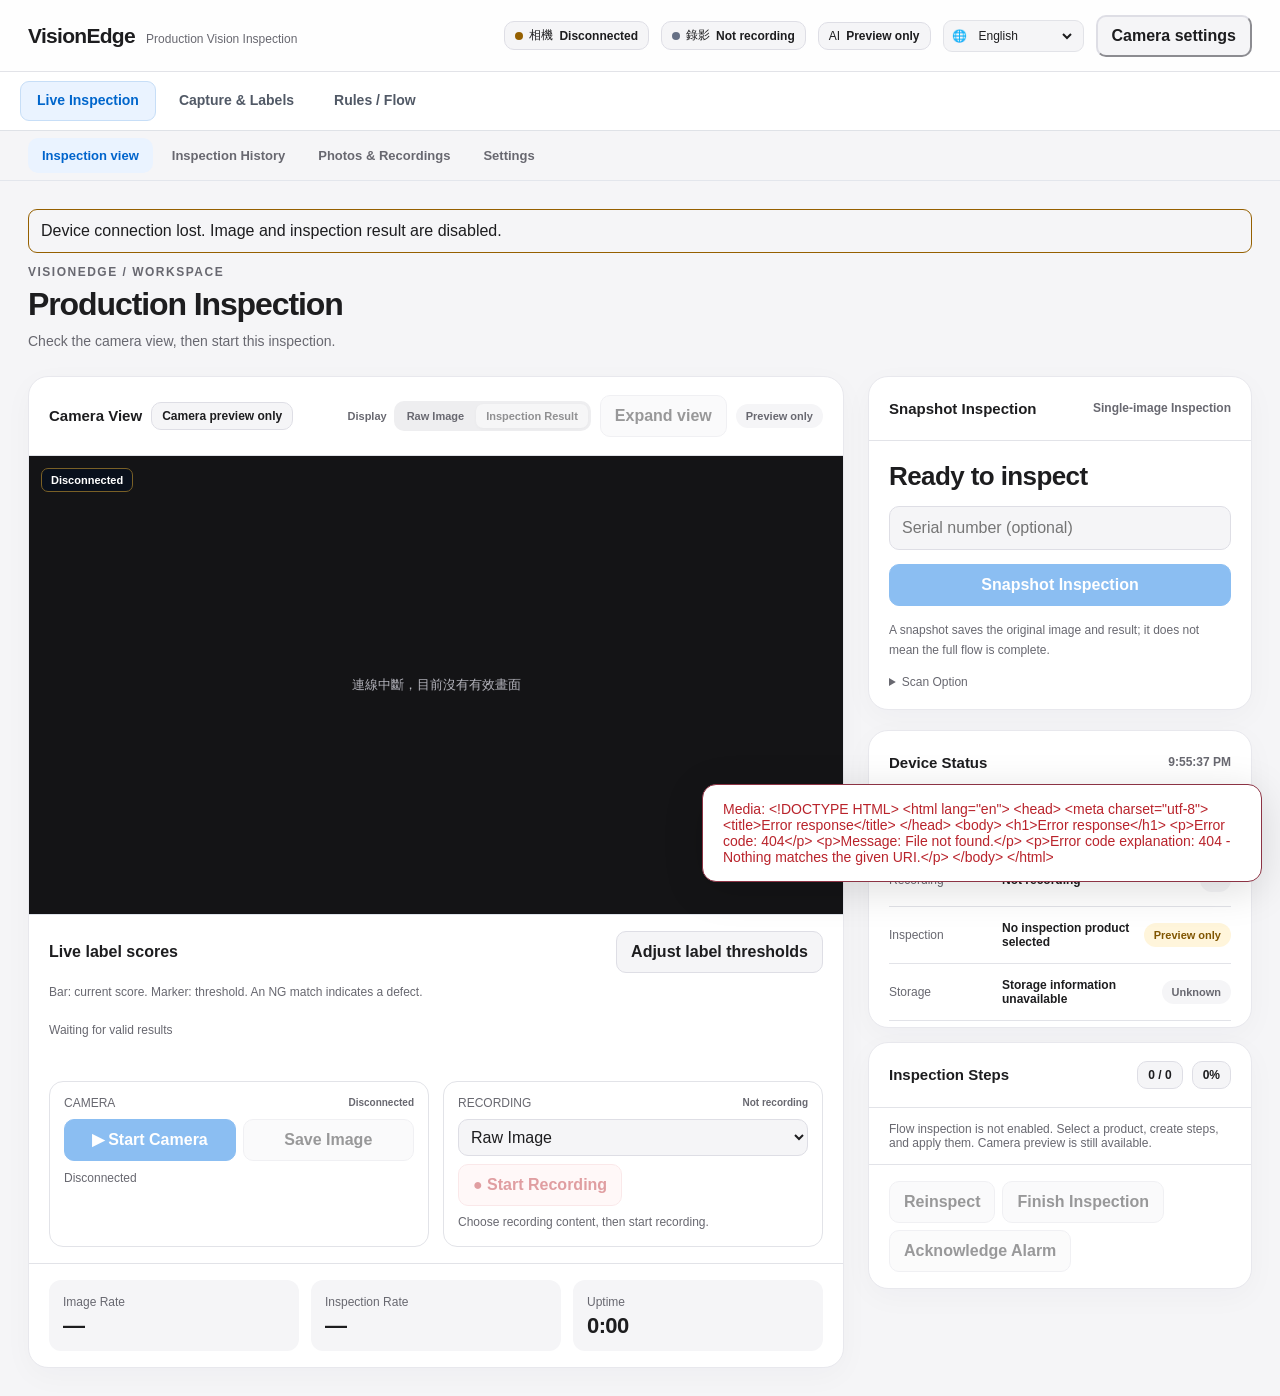
==== commit 8996ec1e: "add video seperate and tape logic" ====
--- a/static/edge_dashboard.html
+++ b/static/edge_dashboard.html
@@ -156,7 +156,7 @@
             <div class="statusRow"><span class="statusName">相機</span><span id="cameraStatusText" class="statusValue">Stopped</span><span id="cameraState" class="state idle">STOPPED</span></div>
             <div class="statusRow"><span class="statusName">錄影</span><span id="recordStatusText" class="statusValue">Idle</span><span id="recordState" class="state idle">IDLE</span></div>
             <div class="statusRow"><span class="statusName">檢測</span><span id="inferStatusText" class="statusValue">Camera only</span><span id="inferState" class="state idle">OFF</span></div>
-            <div class="statusRow"><span class="statusName">儲存空間</span><span id="storageStatusText" class="statusValue">Checking…</span><span id="storageState" class="state idle">--</span></div>
+            <div class="statusRow"><span class="statusName">儲存空間</span><span id="storageStatusText" class="statusValue">Checking…</span><span id="storageState" class="state idle">--</span></div><div id="recordingDetails" class="subtle" style="overflow-wrap:anywhere"></div>
           </div>
         </section>
 
@@ -232,9 +232,12 @@
       <section class="card settingsCard">
         <div class="cardhead"><h2>錄影與儲存空間</h2><span class="grow"></span><span class="subtle">空間保護</span></div>
         <div class="settingsBody">
-          <div class="settingsSectionHint">錄影內容可在即時檢測頁選擇，建議保留預設品質。</div>
+          <div class="settingsSectionHint">含標記／PC 錄影使用 H.264 分檔。Qualcomm 原始錄影沿用硬體路徑，不套用下方 FPS、解析度與分檔設定。</div>
           <div class="fieldGrid">
-            <div class="field"><label for="recording_bitrate">錄影品質</label><select id="recording_bitrate"><option value="0">自動（建議）</option><option value="8000000">8 Mbps</option><option value="16000000">16 Mbps</option><option value="24000000">24 Mbps</option></select><div class="fieldNote">建議使用自動設定。</div></div>
+            <div class="field"><label for="recording_bitrate">錄影品質</label><select id="recording_bitrate"><option value="0">自動（含標記 2.5 Mbps）</option><option value="2000000">2 Mbps</option><option value="2500000">2.5 Mbps</option><option value="3000000">3 Mbps</option><option value="4000000">4 Mbps</option><option value="8000000">8 Mbps</option><option value="16000000">16 Mbps</option><option value="24000000">24 Mbps</option></select><div class="fieldNote">2.5 Mbps 約 27 GB／24 小時；實際容量依畫面內容而異。</div></div>
+            <div class="field"><label for="recording_max_height">錄影最高解析度</label><select id="recording_max_height"><option value="720">720p</option><option value="1080">1080p</option><option value="2160">2160p</option></select><div class="fieldNote">維持比例、不放大影像，不影響檢測解析度。</div></div>
+            <div class="field"><label for="recording_fps">錄影 FPS</label><select id="recording_fps"><option value="5">5 FPS</option><option value="10">10 FPS</option><option value="15">15 FPS</option><option value="20">20 FPS</option><option value="30">30 FPS</option></select><div class="fieldNote">判定之間重複上一張完整標記畫面；不代表檢測頻率。</div></div>
+            <div class="field"><label for="recording_segment_seconds">自動分檔</label><select id="recording_segment_seconds"><option value="300">5 分鐘</option><option value="600">10 分鐘</option><option value="900">15 分鐘</option><option value="1800">30 分鐘</option></select><div class="fieldNote">連續錄影，每段各自存檔；不自動刪除舊影片。</div></div>
             <div class="field"><label for="min_free_mb">保留空間</label><select id="min_free_mb"><option value="5120">保留 5 GB</option><option value="10240" selected>保留 10 GB（建議）</option><option value="20480">保留 20 GB</option></select><div class="fieldNote">空間低於保留值時，會停止錄影並禁止新增錄影。</div></div>
           </div>
         </div>
@@ -267,7 +270,7 @@
 
 <div id="toast" class="toast" role="status" aria-live="polite"></div>
 
-<script src="/static/visionedge_i18n.js?v=2.4.12"></script>
+<script src="/static/visionedge_i18n.js?v=oelinux-recording-20260929"></script>
 <script src="/static/live_detail.js?v=2.4.12"></script>
 <script>
 const $=id=>document.getElementById(id), A='/api/edge';
@@ -324,12 +327,13 @@
   $('recordStatusText').textContent=recording?'錄影中':'未錄影';$('recordState').textContent=recording?'REC':'—';$('recordState').className='state '+(recording?'bad':'idle');
   $('inferStatusText').toggleAttribute('data-i18n-skip',configured);$('inferStatusText').textContent=configured?product:'未選擇檢測產品';$('inferState').textContent=aiLabel;$('inferState').className='state '+(ready?'good':'warn');
   $('storageStatusText').textContent=d.storage_free_mb==null?'無法取得空間資訊':`可用 ${fmtGb(d.storage_free_mb)}，保留 ${fmtGb(d.storage_reserve_mb||0)}`;
+  $('recordingDetails').textContent=d.recording?`錄影：${d.recording_encoder||'--'} · 分段 ${d.recording_segments||1} · 實測 ${d.recording_mbps??'--'} Mbps · 預估剩餘 ${d.recording_remaining_sec!=null?(d.recording_remaining_sec/3600).toFixed(1):'--'} 小時`:'';
   $('storageState').textContent=d.storage_free_mb==null?'未知':d.storage_ok===false?'不足':'正常';$('storageState').className='state '+(d.storage_ok===false?'bad':'idle');$('mediaStorage').textContent=`可用空間 ${fmtGb(d.storage_free_mb)}`;
   $('diagBackend').textContent=d.backend||'—';$('diagHardware').textContent=d.backend_status?.hardware_recording?'可用':'未使用';$('diagFrames').textContent=d.frame_seq||0;
   $('sopReset').disabled=!(ready&&d.sop);$('sopFinish').disabled=!(ready&&d.sop);$('sopAck').disabled=!(ready&&d.sop?.alarm?.active);
   $('lastUpdate').textContent=new Date().toLocaleTimeString();renderFlow(ready?d.sop:null);updateSettingsActionState();
   $('pendingDefinition').style.display=d.definition_pending?'flex':'none';$('applyDefinitionBtn').disabled=recording||cameraBusy;
-  const notice=d.error||d.warning||(d.storage_ok===false?'儲存空間不足，請整理照片與錄影。':'');$('runtimeNotice').textContent=notice;$('runtimeNotice').style.display=notice?'block':'none';
+  const notice=d.error||d.recording_error||d.warning||(d.storage_ok===false?'儲存空間不足，請整理照片與錄影。':'');$('runtimeNotice').textContent=notice;$('runtimeNotice').style.display=notice?'block':'none';
   if(ready&&d.sop?.alarm?.active&&d.sop?.config?.web_alarm_enabled!==false)playAlarm(d.sop.alarm.seq);
   renderPackaging(d);updateFloatingFlow(d);
 }
@@ -354,7 +358,7 @@
   $('mediaBody').innerHTML=rows.length?rows.map(x=>{
     const active=!!x.active,url=mediaUrl(x.path);
     const thumb=x.kind==='photo'?`<img loading="lazy" src="${url}" alt="照片縮圖" style="width:64px;height:40px;object-fit:cover;border-radius:5px">`:'🎬 錄影';
-    return `<tr><td>${thumb}${active?' · 錄影中':''}</td><td class="mediaName" data-i18n-skip title="${esc(x.name)}">${esc(x.name)}</td><td>${new Date(Number(x.mtime)*1000).toLocaleString()}</td><td>${fsize(x.size)}</td><td><div class="mediaActions">${active?'<span>儲存完成後可操作</span>':`<a class="mini" href="${url}" target="_blank" rel="noopener">開啟</a><a class="mini" href="${mediaUrl(x.path,true)}">下載</a><button class="mini del" data-delete-path="${esc(x.path)}">刪除</button>`}</div></td></tr>`;
+    return `<tr><td>${thumb}${active?' · 錄影中':x.incomplete?' · 未完成':''}</td><td class="mediaName" data-i18n-skip title="${esc(x.name)}">${esc(x.name)}</td><td>${new Date(Number(x.mtime)*1000).toLocaleString()}</td><td>${fsize(x.size)}</td><td><div class="mediaActions">${active?'<span>儲存完成後可操作</span>':x.incomplete?`<span>未完成檔案</span><button class="mini del" data-delete-path="${esc(x.path)}">刪除</button>`:`<a class="mini" href="${url}" target="_blank" rel="noopener">開啟</a><a class="mini" href="${mediaUrl(x.path,true)}">下載</a><button class="mini del" data-delete-path="${esc(x.path)}">刪除</button>`}</div></td></tr>`;
   }).join(''):'<tr><td colspan="5" class="emptyMedia">沒有符合的檔案。請回即時檢測拍照或錄影。</td></tr>';
 }
 $('mediaBody').addEventListener('click',e=>{const b=e.target.closest('[data-delete-path]');if(b)deleteMedia(b.dataset.deletePath)});
@@ -365,17 +369,17 @@
 function ensureOption(select,value,label){value=String(value);let opt=[...select.options].find(o=>o.value===value);for(const o of [...select.options])if(o.dataset.dynamic==='1'&&o.value!==value)o.remove();if(!opt){opt=document.createElement('option');opt.value=value;opt.textContent=label||value;opt.dataset.dynamic='1';select.appendChild(opt)}select.value=value}
 function updateBackendFields(){const opencv=$('backend').value==='opencv';$('sourceField').classList.toggle('hidden',!opencv);markSettingsDirty()}
 function updateAiFields(){const enabled=Number($('product').value||0)>0;$('infer_fps').disabled=!enabled;$('inferRateNote').textContent=enabled?'每秒分析次數；即時檢測頁會顯示實際速度。':'請先選擇檢測產品。'}
-function settingsFormValue(){return JSON.stringify({camera:$('camera').value,resolution:$('resolution').value,rotation:$('rotation').value,ldc:$('ldc').checked,product:$('product').value,infer_fps:$('infer_fps').value,recording_bitrate:$('recording_bitrate').value,min_free_mb:$('min_free_mb').value,backend:$('backend').value,source:$('source').value})}
+function settingsFormValue(){return JSON.stringify({camera:$('camera').value,resolution:$('resolution').value,rotation:$('rotation').value,ldc:$('ldc').checked,product:$('product').value,infer_fps:$('infer_fps').value,recording_bitrate:$('recording_bitrate').value,recording_max_height:$('recording_max_height').value,recording_fps:$('recording_fps').value,recording_segment_seconds:$('recording_segment_seconds').value,min_free_mb:$('min_free_mb').value,backend:$('backend').value,source:$('source').value})}
 function captureSettingsBaseline(){settingsBaseline=settingsFormValue();settingsDirty=false;updateSettingsActionState()}
 function markSettingsDirty(){if(!settingsBaseline)return;settingsDirty=settingsFormValue()!==settingsBaseline;updateSettingsActionState()}
 function updateSettingsActionState(){const blocked=!!lastStatus.recording||settingsBusy;$('applySettingsBtn').disabled=!settingsDirty||blocked;$('discardSettingsBtn').disabled=!settingsDirty||settingsBusy;$('pageSettingsBtn').textContent=settingsDirty?'設定 •':'設定';if(settingsBusy)$('settingsStatus').textContent='套用設定中…';else if(lastStatus.recording&&settingsDirty)$('settingsStatus').textContent='尚未儲存，請先停止錄影再套用。';else $('settingsStatus').textContent=settingsDirty?'尚有未儲存的變更。':'設定已儲存。'}
 async function loadConfig(showToast=false){
-  try{const d=await req(`${A}/config`),c=d.config||{};ensureOption($('camera'),c.camera??0,`Camera ${c.camera??0} · current`);ensureOption($('resolution'),`${c.width||1920}x${c.height||1080}`,`${c.width||1920} × ${c.height||1080} · current`);$('rotation').value=String(c.rotation??0);$('ldc').checked=!!c.ldc;ensureOption($('product'),c.product_id||0,`產品 ${c.product_id}（請確認是否存在）`);ensureOption($('infer_fps'),Number(c.infer_fps||5),`${Number(c.infer_fps||5)} FPS · current`);ensureOption($('recording_bitrate'),Number(c.recording_bitrate??0),Number(c.recording_bitrate??0)===0?'Automatic · current':`${(Number(c.recording_bitrate)/1000000).toFixed(1).replace(/\.0$/,'')} Mbps · current`);ensureOption($('min_free_mb'),Number(c.min_free_mb??10240),`${fmtGb(c.min_free_mb??10240)} · current`);$('backend').value=c.backend||'auto';$('source').value=c.source??'0';updateBackendFields();updateAiFields();captureSettingsBaseline();if(showToast)message('已放棄變更。','ok')}catch(e){$('settingsStatus').textContent='無法讀取設定。';message('Settings: '+e.message,'err')}
+  try{const d=await req(`${A}/config`),c=d.config||{};ensureOption($('camera'),c.camera??0,`Camera ${c.camera??0} · current`);ensureOption($('resolution'),`${c.width||1920}x${c.height||1080}`,`${c.width||1920} × ${c.height||1080} · current`);$('rotation').value=String(c.rotation??0);$('ldc').checked=!!c.ldc;ensureOption($('product'),c.product_id||0,`產品 ${c.product_id}（請確認是否存在）`);ensureOption($('infer_fps'),Number(c.infer_fps||5),`${Number(c.infer_fps||5)} FPS · current`);ensureOption($('recording_bitrate'),Number(c.recording_bitrate??0),Number(c.recording_bitrate??0)===0?'Automatic · current':`${(Number(c.recording_bitrate)/1000000).toFixed(1).replace(/\.0$/,'')} Mbps · current`);for(const [key,fallback] of [['recording_max_height',1080],['recording_fps',15],['recording_segment_seconds',600]])ensureOption($(key),Number(c[key]??fallback),String(c[key]??fallback));ensureOption($('min_free_mb'),Number(c.min_free_mb??10240),`${fmtGb(c.min_free_mb??10240)} · current`);$('backend').value=c.backend||'auto';$('source').value=c.source??'0';updateBackendFields();updateAiFields();captureSettingsBaseline();if(showToast)message('已放棄變更。','ok')}catch(e){$('settingsStatus').textContent='無法讀取設定。';message('Settings: '+e.message,'err')}
 }
 async function loadProducts(){try{const rows=await req('/api/products');const sel=$('product'),old=sel.value;sel.innerHTML='<option value="0">不選產品，僅相機預覽</option>'+rows.map(x=>`<option data-i18n-skip value="${x.id}">${esc(x.serial||'Product '+x.id)}${x.name?' · '+esc(x.name):''}</option>`).join('');sel.value=old||'0';$('setupGuide').style.display=rows.length?'none':'flex';updateAiFields()}catch(e){message('Product list: '+e.message,'warn')}}
 async function applySettings(){
   if(settingsBusy||!settingsDirty)return;if(lastStatus.recording){message('請先停止錄影再套用設定。','warn');return}settingsBusy=true;updateSettingsActionState();
-  try{const res=String($('resolution').value).split('x'),width=Number(res[0]),height=Number(res[1]);if(!width||!height)throw Error('Invalid resolution selection');const data={restart:!!lastStatus.running,backend:$('backend').value,source:$('source').value,camera:Number($('camera').value),rotation:Number($('rotation').value),width,height,infer_fps:Number($('infer_fps').value),recording_bitrate:Number($('recording_bitrate').value),min_free_mb:Number($('min_free_mb').value),ldc:$('ldc').checked,product_id:Number($('product').value)};const wasRunning=!!lastStatus.running;const d=await req(`${A}/config`,{method:'PUT',headers:{'Content-Type':'application/json'},body:JSON.stringify(data)});if(!d.success)throw Error(d.error||'Apply failed');message(wasRunning?'設定已儲存，相機重新啟動中…':'設定已儲存。','ok');if(wasRunning)setTimeout(reloadStream,700);await pollOnce();await loadConfig(false)}catch(e){message(e.message,'err')}finally{settingsBusy=false;updateSettingsActionState()}
+  try{const res=String($('resolution').value).split('x'),width=Number(res[0]),height=Number(res[1]);if(!width||!height)throw Error('Invalid resolution selection');const data={restart:!!lastStatus.running,backend:$('backend').value,source:$('source').value,camera:Number($('camera').value),rotation:Number($('rotation').value),width,height,infer_fps:Number($('infer_fps').value),recording_bitrate:Number($('recording_bitrate').value),recording_max_height:Number($('recording_max_height').value),recording_fps:Number($('recording_fps').value),recording_segment_seconds:Number($('recording_segment_seconds').value),min_free_mb:Number($('min_free_mb').value),ldc:$('ldc').checked,product_id:Number($('product').value)};const wasRunning=!!lastStatus.running;const d=await req(`${A}/config`,{method:'PUT',headers:{'Content-Type':'application/json'},body:JSON.stringify(data)});if(!d.success)throw Error(d.error||'Apply failed');message(wasRunning?'設定已儲存，相機重新啟動中…':'設定已儲存。','ok');if(wasRunning)setTimeout(reloadStream,700);await pollOnce();await loadConfig(false)}catch(e){message(e.message,'err')}finally{settingsBusy=false;updateSettingsActionState()}
 }
 
 async function pollOnce(){try{const d=await req(`${A}/status?t=${Date.now()}`),wasRunning=!!lastStatus.running;renderStatus(d);if(d.running&&!wasRunning)reloadStream();if(Number(d.media_version??-1)!==mediaVersion||(d.recording&&Date.now()-lastMediaRefresh>2500))loadMedia(false)}catch(e){renderStatus({...lastStatus,status:'OFFLINE',running:false,frame_fresh:false,inference_ready:false,sop:null,error:'與設備連線中斷，畫面及檢測結果已停用。'});$('live').removeAttribute('src')}}
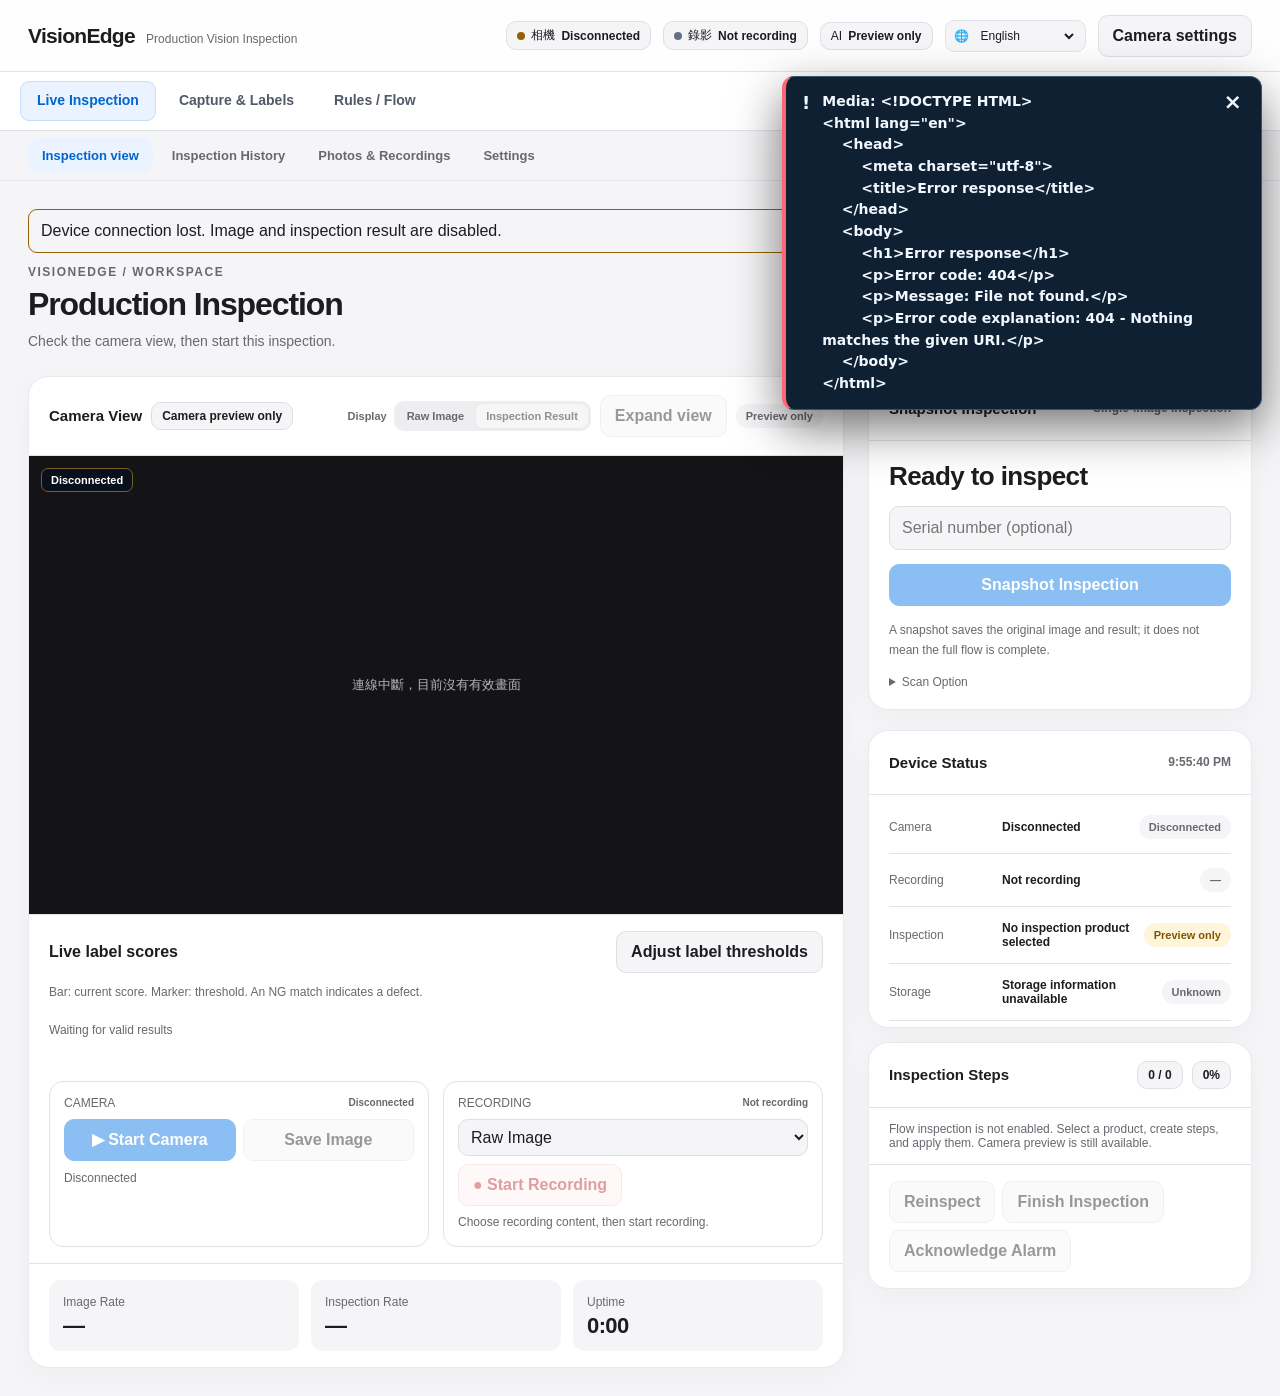
==== commit 90e2f277: "add video seperate and tape logic" ====
--- a/static/edge_dashboard.html
+++ b/static/edge_dashboard.html
@@ -41,7 +41,6 @@
 .toggleLine{display:flex;align-items:center;justify-content:space-between;gap:12px;border:1px solid #2b3b55;border-radius:9px;padding:10px 11px;background:#101a2a}.toggleCopy strong{display:block;font-size:12px}.toggleCopy span{display:block;margin-top:3px;font-size:10px;color:var(--muted)}.switch{position:relative;width:44px;height:24px;flex:none}.switch input{display:none}.slider{position:absolute;inset:0;background:#314058;border-radius:999px;transition:.2s}.slider:before{content:"";position:absolute;width:18px;height:18px;left:3px;top:3px;background:#d9e2ef;border-radius:50%;transition:.2s}.switch input:checked+.slider{background:#246f53}.switch input:checked+.slider:before{transform:translateX(20px)}
 .settingsFooter{position:sticky;bottom:0;z-index:5;margin-top:14px;display:flex;align-items:center;gap:10px;padding:12px 14px;border:1px solid #2a3b56;border-radius:12px;background:#0b1422ee;backdrop-filter:blur(10px)}.settingsFooter .hint{font-size:11px;color:var(--muted);line-height:1.4}.settingsFooter .action{min-width:128px}
 .devCard{grid-column:1/-1}.devFields{display:grid;grid-template-columns:repeat(2,minmax(0,1fr));gap:12px}.diagnostics{display:grid;grid-template-columns:repeat(3,minmax(0,1fr));gap:8px;margin-top:12px}.diag{border:1px solid #2b3b55;border-radius:9px;padding:9px;background:#0c1523}.diag span{display:block;font-size:10px;color:var(--muted)}.diag strong{display:block;margin-top:4px;font-size:12px;overflow:hidden;text-overflow:ellipsis;white-space:nowrap}.hidden{display:none!important}
-.toast{position:fixed;right:18px;bottom:18px;z-index:100;max-width:min(560px,calc(100vw - 36px));padding:10px 13px;border:1px solid #344762;border-radius:10px;background:#101a2bea;color:var(--text);font-size:12px;box-shadow:0 16px 38px #0006;opacity:0;transform:translateY(8px);pointer-events:none;transition:.18s}.toast.show{opacity:1;transform:none}.toast.err{border-color:#8c3344;color:#ffc0c7}.toast.warn{border-color:#765c24;color:#ffe0a0}.toast.ok{border-color:#28775a;color:#a9f3ce}
 @media(max-width:1100px){.layout{grid-template-columns:1fr}.settingsGrid{grid-template-columns:1fr}.devCard{grid-column:auto}}
 @media(max-width:760px){.topbar{padding:8px;flex-wrap:wrap}.brand small,.chip.optional{display:none}.topnav{order:3;width:100%;height:38px;margin:0;border-top:1px solid #1d2a40}.topnav button{flex:1}.wrap{padding:8px}.controlPanel{grid-template-columns:1fr}.metrics{grid-template-columns:1fr 1fr 1fr}.fieldGrid,.devFields,.diagnostics{grid-template-columns:1fr}.viewerTools .toolLabel{display:none}.settingsFooter{flex-wrap:wrap}.settingsFooter .grow{display:none}.mediaTable th:nth-child(3),.mediaTable td:nth-child(3){display:none}}
 
@@ -54,8 +53,8 @@
 
 @media(max-width:500px){.topbar>.chip{display:none}.mediaTable th,.mediaTable td{padding:8px}.mediaName{max-width:125px}.mini{padding:6px}.viewerTools{flex-wrap:wrap}}
 </style>
-<link rel="stylesheet" href="/static/apple.css?v=2.4.8">
-<link rel="stylesheet" href="/static/primary_nav.css?v=2.4.8"><link rel="stylesheet" href="/static/live_detail.css?v=2.4.12"></head>
+<link rel="stylesheet" href="/static/apple.css?v=2.4.9-jetson1">
+<link rel="stylesheet" href="/static/primary_nav.css?v=2.4.9-jetson1"><link rel="stylesheet" href="/static/notice.css?v=1"><link rel="stylesheet" href="/static/live_detail.css?v=2.4.9-jetson1"></head>
 <body>
 <header class="topbar">
   <div class="brand">VisionEdge <small>產線視覺檢測</small></div>
@@ -66,7 +65,7 @@
   <span class="chip optional">AI <strong id="topAI">CAMERA ONLY</strong></span>
   <label class="languagePicker" title="Language / 語言"><span aria-hidden="true">🌐</span><select data-i18n-language aria-label="Language" onchange="VisionEdgeI18n.setLanguage(this.value)"><option value="zh-Hant">繁體中文</option><option value="zh-Hans">简体中文</option><option value="en">English</option><option value="es">Español</option></select></label>
 
-<button class="btn" onclick="inspectionNavigate('/camera-settings')">相機設定</button></header><nav class="primary-navigation" aria-label="主要導覽"><button type="button" class="primary-tab" aria-current="page" onclick="switchPage('live')">即時檢測</button><button type="button" class="primary-tab" onclick="inspectionNavigate('/template-studio')">取像與樣板</button><button type="button" class="primary-tab" onclick="inspectionNavigate('/flow-studio')">規則／流程</button></nav><div class="inspection-sections">  <nav class="topnav" aria-label="VisionEdge pages">
+<button class="action" onclick="inspectionNavigate('/camera-settings')">相機設定</button></header><nav class="primary-navigation" aria-label="主要導覽"><button type="button" class="primary-tab" aria-current="page" onclick="switchPage('live')">即時檢測</button><button type="button" class="primary-tab" onclick="inspectionNavigate('/template-studio')">取像與樣板</button><button type="button" class="primary-tab" onclick="inspectionNavigate('/flow-studio')">規則／流程</button></nav><div class="inspection-sections">  <nav class="topnav" aria-label="VisionEdge pages">
     <button id="pageLiveBtn" class="on" onclick="switchPage('live')">檢測畫面</button>
     <button id="pageHistoryBtn" onclick="switchPage('history')">檢測履歷</button>
     <button id="pageMediaBtn" onclick="switchPage('media')">照片與錄影</button>
@@ -92,7 +91,7 @@
               <button id="viewResult" class="on" onclick="setView('result')">檢測結果</button>
             </div>
           </div>
-          <button class="action" id="expandLive" onclick="toggleLiveExpanded()">放大畫面</button>
+          <button class="action" id="expandLive" onclick="toggleLiveExpanded()" aria-expanded="false">放大畫面</button>
           <span id="verdict" class="state idle">WAIT</span>
         </div>
 
@@ -208,7 +207,7 @@
           <div class="settingsSectionHint">選擇相機解析度與畫面方向。</div>
           <div class="fieldGrid">
             <div class="field"><label for="camera">相機</label><select id="camera"><option value="0">相機 0</option></select><div class="fieldNote">使用設備的預設相機。</div></div>
-            <div class="field"><label for="resolution">解析度</label><select id="resolution"><option value="1920x1080">1920 × 1080</option><option value="3840x2160">3840 × 2160</option></select><div class="fieldNote">變更解析度後會重新啟動相機。</div></div>
+            <div class="field"><label for="resolution">解析度</label><select id="resolution"><option value="1920x1080">1920 × 1080</option><option value="3840x2160">3840 × 2160</option></select><div class="fieldNote">變更後會重啟相機；相同長寬比的既有樣板會按來源解析度縮放。請重新確認框位置與判定分數，若視角或變焦改變則需重新標註。</div></div>
             <div class="field"><label for="rotation">畫面方向</label><select id="rotation"><option value="0">0°</option><option value="180">180°</option></select></div>
           </div>
           <div style="margin-top:12px" class="toggleLine">
@@ -232,10 +231,10 @@
       <section class="card settingsCard">
         <div class="cardhead"><h2>錄影與儲存空間</h2><span class="grow"></span><span class="subtle">空間保護</span></div>
         <div class="settingsBody">
-          <div class="settingsSectionHint">含標記／PC 錄影使用 H.264 分檔。Qualcomm 原始錄影沿用硬體路徑，不套用下方 FPS、解析度與分檔設定。</div>
+          <div class="settingsSectionHint">Jetson Orin Nano 使用軟體 H.264 分檔，原始與含標記錄影均適用；CUDA 檢測設定維持原值。</div>
           <div class="fieldGrid">
-            <div class="field"><label for="recording_bitrate">錄影品質</label><select id="recording_bitrate"><option value="0">自動（含標記 2.5 Mbps）</option><option value="2000000">2 Mbps</option><option value="2500000">2.5 Mbps</option><option value="3000000">3 Mbps</option><option value="4000000">4 Mbps</option><option value="8000000">8 Mbps</option><option value="16000000">16 Mbps</option><option value="24000000">24 Mbps</option></select><div class="fieldNote">2.5 Mbps 約 27 GB／24 小時；實際容量依畫面內容而異。</div></div>
-            <div class="field"><label for="recording_max_height">錄影最高解析度</label><select id="recording_max_height"><option value="720">720p</option><option value="1080">1080p</option><option value="2160">2160p</option></select><div class="fieldNote">維持比例、不放大影像，不影響檢測解析度。</div></div>
+            <div class="field"><label for="recording_bitrate">錄影品質</label><select id="recording_bitrate"><option value="0">自動（2.5 Mbps）</option><option value="2000000">2 Mbps</option><option value="2500000">2.5 Mbps</option><option value="3000000">3 Mbps</option><option value="4000000">4 Mbps</option><option value="8000000">8 Mbps</option><option value="16000000">16 Mbps</option><option value="24000000">24 Mbps</option></select><div class="fieldNote">2.5 Mbps 約 27 GB／24 小時；實際容量依畫面內容而異。</div></div>
+            <div class="field"><label for="recording_max_height">錄影最高解析度</label><select id="recording_max_height"><option value="0">沿用既有錄影尺寸</option><option value="720">720p</option><option value="1080">1080p</option><option value="2160">2160p</option></select><div class="fieldNote">沿用時保留既有寬高限制；選擇解析度則改用新的高度上限，維持比例且不影響檢測。</div></div>
             <div class="field"><label for="recording_fps">錄影 FPS</label><select id="recording_fps"><option value="5">5 FPS</option><option value="10">10 FPS</option><option value="15">15 FPS</option><option value="20">20 FPS</option><option value="30">30 FPS</option></select><div class="fieldNote">判定之間重複上一張完整標記畫面；不代表檢測頻率。</div></div>
             <div class="field"><label for="recording_segment_seconds">自動分檔</label><select id="recording_segment_seconds"><option value="300">5 分鐘</option><option value="600">10 分鐘</option><option value="900">15 分鐘</option><option value="1800">30 分鐘</option></select><div class="fieldNote">連續錄影，每段各自存檔；不自動刪除舊影片。</div></div>
             <div class="field"><label for="min_free_mb">保留空間</label><select id="min_free_mb"><option value="5120">保留 5 GB</option><option value="10240" selected>保留 10 GB（建議）</option><option value="20480">保留 20 GB</option></select><div class="fieldNote">空間低於保留值時，會停止錄影並禁止新增錄影。</div></div>
@@ -268,36 +267,41 @@
   </section>
 </main>
 
-<div id="toast" class="toast" role="status" aria-live="polite"></div>
-
-<script src="/static/visionedge_i18n.js?v=oelinux-recording-20260929"></script>
-<script src="/static/live_detail.js?v=2.4.12"></script>
+
+
+<script src="/static/visionedge_i18n.js?v=jetson-recording-20260930"></script>
+<script src="/static/latest_preview.js?v=2"></script><script src="/static/notice.js?v=2"></script><script src="/static/live_detail.js?v=2.4.9-jetson1"></script>
 <script>
 const $=id=>document.getElementById(id), A='/api/edge';
 const esc=s=>String(s??'').replace(/[&<>"']/g,m=>({'&':'&amp;','<':'&lt;','>':'&gt;','"':'&quot;',"'":'&#39;'}[m]));
 function inspectionNavigate(path){if(settingsBusy)return;if(settingsDirty&&!confirm('尚有未儲存的修改，確定離開？'))return;settingsDirty=false;location.href=path+'?product_id='+(lastStatus.product_id||0)}
-let lastStatus={},viewMode='result',cameraBusy=false,recordBusy=false,settingsBusy=false,mediaVersion=-1,mediaTab='all',mediaRows=[],recSince=null,toastTimer=null,currentPage='live',settingsBaseline='',settingsDirty=false,lastWarning='',lastMediaRefresh=0;
+let lastStatus={},viewMode='result',cameraBusy=false,recordBusy=false,settingsBusy=false,mediaVersion=-1,mediaTab='all',mediaRows=[],recSince=null,currentPage='live',settingsBaseline='',settingsDirty=false,lastWarning='',lastMediaRefresh=0;
 
 async function req(url,opt={}){const options={cache:'no-store',signal:AbortSignal.timeout(15000),...opt};const r=await fetch(url,options),t=await r.text();let d={};try{d=t?JSON.parse(t):{}}catch{throw Error(t||r.statusText)}if(!r.ok)throw Error(d.error||r.statusText);return d}
-function message(s,kind=''){const x=$('toast');if(!s){x.className='toast';return}x.textContent=s;x.className='toast show '+kind;clearTimeout(toastTimer);toastTimer=setTimeout(()=>x.className='toast',4200)}
+function message(s,kind=''){VisionEdgeNotice.show(s,kind)}
 function fmtDuration(sec){sec=Math.max(0,Math.floor(Number(sec)||0));const h=Math.floor(sec/3600),m=Math.floor((sec%3600)/60),s=sec%60;return h?`${h}:${String(m).padStart(2,'0')}:${String(s).padStart(2,'0')}`:`${m}:${String(s).padStart(2,'0')}`}
 function fsize(n){n=Number(n)||0;if(n<1024)return n+' B';if(n<1048576)return(n/1024).toFixed(1)+' KB';if(n<1073741824)return(n/1048576).toFixed(1)+' MB';return(n/1073741824).toFixed(2)+' GB'}
 function fmtGb(mb){if(mb===null||mb===undefined||Number.isNaN(Number(mb)))return'--';return (Number(mb)/1024).toFixed(Number(mb)>=10240?1:2).replace(/\.0$/,'')+' GB'}
 function mediaUrl(path,download=false){return `${A}/media/${String(path).split('/').map(encodeURIComponent).join('/')}${download?'?download=1':''}`}
-function switchPage(page){currentPage=page;for(const p of ['live','history','media','settings']){$('page'+p[0].toUpperCase()+p.slice(1)).classList.toggle('active',p===page);$('page'+p[0].toUpperCase()+p.slice(1)+'Btn').classList.toggle('on',p===page)}if(page==='media')loadMedia(false);if(page==='history'){loadHistory(true);loadPackHistory(true)}}
+function switchPage(page){if(page!=='live'&&document.querySelector('.camera-card').classList.contains('live-expanded'))setLiveExpanded(false);currentPage=page;reloadStream();for(const p of ['live','history','media','settings']){$('page'+p[0].toUpperCase()+p.slice(1)).classList.toggle('active',p===page);$('page'+p[0].toUpperCase()+p.slice(1)+'Btn').classList.toggle('on',p===page)}if(page==='media')loadMedia(false);if(page==='history'){loadHistory(true);loadPackHistory(true)}}
 
 function setView(mode){if(mode==='result'&&Number(lastStatus.product_id||0)<=0){message('請先選擇檢測產品。','warn');return}viewMode=mode==='result'?'result':'raw';$('viewRaw').classList.toggle('on',viewMode==='raw');$('viewResult').classList.toggle('on',viewMode==='result');updateSnapshotLabel();reloadStream()}
 function updateSnapshotLabel(){$('snapshotBtn').textContent=effectiveLiveView()==='result'?'儲存結果畫面':'儲存畫面'}
-function reloadStream(){if(!lastStatus.running){$('live').removeAttribute('src');return}$('live').src=`${A}/live.mjpg?mode=${effectiveLiveView()}&t=${Date.now()}`}
-
-async function toggleCamera(){if(cameraBusy)return;if(lastStatus.recording){message('請先停止錄影。','warn');return}cameraBusy=true;renderStatus(lastStatus);try{const running=!!lastStatus.running;message(running?'正在停止相機…':'正在啟動相機…');const d=await req(`${A}/${running?'stop':'start'}`,{method:'POST'});if(d.success===false)throw Error(d.error||'Camera action failed');if(!running)setTimeout(reloadStream,250);else $('live').removeAttribute('src');message(running?'相機已停止。':'相機啟動中…','ok');await pollOnce()}catch(e){message(e.message,'err')}finally{cameraBusy=false;renderStatus(lastStatus)}}
+const preview = new LatestPreview($('live'), `${A}/preview.jpg`);
+function reloadStream(){preview.configure(!!lastStatus.running && !!lastStatus.frame_fresh && currentPage==='live' && !document.hidden && !cameraBusy && !settingsBusy, effectiveLiveView())}
+document.addEventListener('visibilitychange',reloadStream);
+window.addEventListener('pagehide',()=>preview.stop());
+window.addEventListener('pageshow',reloadStream);
+
+async function toggleCamera(){if(cameraBusy)return;if(lastStatus.recording){message('請先停止錄影。','warn');return}cameraBusy=true;preview.stop();renderStatus(lastStatus);try{const running=!!lastStatus.running;message(running?'正在停止相機…':'正在啟動相機…');const d=await req(`${A}/${running?'stop':'start'}`,{method:'POST'});if(d.success===false)throw Error(d.error||'Camera action failed');message(running?'相機已停止。':'相機啟動中…','ok');await pollOnce()}catch(e){message(e.message,'err')}finally{cameraBusy=false;renderStatus(lastStatus);reloadStream()}}
 async function snapshotCurrent(){return snapshot(effectiveLiveView())}
 async function snapshot(mode){try{const d=await req(`${A}/snapshot`,{method:'POST',headers:{'Content-Type':'application/json'},body:JSON.stringify({mode})});if(!d.success)throw Error(d.error||'Snapshot failed');message(`照片已儲存： ${d.path}`,'ok');await loadMedia(true)}catch(e){message(e.message,'err')}}
 async function toggleRecording(){if(recordBusy)return;recordBusy=true;renderStatus(lastStatus);try{if(lastStatus.recording){message('正在儲存錄影…');const d=await req(`${A}/record/stop`,{method:'POST'});if(!d.success)throw Error(d.error||'Stop recording failed');message(`錄影已儲存： ${d.relative_path||d.path||''}`,'ok');recSince=null}else{const mode=$('recordMode').value;message('正在開始錄影…');const d=await req(`${A}/record/start`,{method:'POST',headers:{'Content-Type':'application/json'},body:JSON.stringify({mode})});if(!d.success)throw Error(d.error||'Start recording failed');message('錄影已開始。','ok');recSince=Date.now()}await pollOnce();await loadMedia(true)}catch(e){message(e.message,'err')}finally{recordBusy=false;renderStatus(lastStatus)}}
 
 function stateClass(status){status=String(status||'').toUpperCase();if(status==='LIVE'||status==='ON'||status==='RECORDING'||status==='PASS'||status==='COMPLETE')return'good';if(status==='ERROR'||status==='ALARM')return'bad';if(status==='STARTING'||status==='STOPPING'||status==='RECONNECTING'||status==='RUNNING'||status==='PREVIEW')return'warn';return'idle'}
 function renderStatus(d={}){
-  const previousView=effectiveLiveView();lastStatus=d;
+  const previousView=effectiveLiveView();
+  lastStatus=d;
   const running=!!d.running,recording=!!d.recording,ready=!!d.inference_ready,hasFrame=!!d.frame_fresh,configured=Number(d.product_id||0)>0;
   const names={STOPPED:'已停止',STARTING:'啟動中',STOPPING:'停止中',LIVE:'運作中',RECONNECTING:'重新連線中',ERROR:'異常',OFFLINE:'連線中斷'};
   const status=d.status||'STOPPED',label=names[status]||status;
@@ -314,8 +318,8 @@
   $('recBadge').style.display=recording?'inline-flex':'none';recSince=recording&&d.recording_started_at?d.recording_started_at*1000:null;
   $('recTimer').textContent=recSince?fmtDuration((Date.now()-recSince)/1000):'—';
   $('viewResult').disabled=!ready;
-  updateSnapshotLabel();if(previousView!==effectiveLiveView()&&hasFrame)reloadStream();renderLabelScores(d);
-  $('expandLive').disabled=!hasFrame&&!document.querySelector('.camera-card').classList.contains('live-expanded');
+  $('viewRaw').classList.toggle('on',viewMode==='raw');$('viewResult').classList.toggle('on',viewMode==='result');
+  updateSnapshotLabel();if(previousView!==effectiveLiveView()&&hasFrame)reloadStream();renderLabelScores(d);$('expandLive').disabled=!hasFrame&&!document.querySelector('.camera-card').classList.contains('live-expanded');
   const cam=$('cameraToggle');cam.disabled=cameraBusy||['STARTING','STOPPING','OFFLINE'].includes(status)||recording;
   cam.textContent=running?'■ 停止相機':'▶ 啟動相機';cam.className='action wide '+(running?'danger':'primary');$('cameraQuickState').textContent=label;
   $('cameraHint').textContent=recording?'停止錄影後，即可停止相機或套用設定。':hasFrame?'相機已就緒，可以拍照或錄影。':label;
@@ -340,7 +344,7 @@
 let alarmAudio=null,lastAlarmSeq=null;
 document.addEventListener('click',()=>{if(!alarmAudio){try{alarmAudio=new(window.AudioContext||window.webkitAudioContext)()}catch{}}if(alarmAudio?.state==='suspended')alarmAudio.resume().catch(()=>{})});
 function playAlarm(seq){if(!alarmAudio||alarmAudio.state!=='running'||lastAlarmSeq===seq)return;lastAlarmSeq=seq;const o=alarmAudio.createOscillator(),g=alarmAudio.createGain();o.frequency.value=880;g.gain.value=.12;o.connect(g);g.connect(alarmAudio.destination);o.start();o.stop(alarmAudio.currentTime+.35)}
-async function applyDefinition(){cameraBusy=true;renderStatus(lastStatus);try{const d=await req(`${A}/apply`,{method:'POST',headers:{'Content-Type':'application/json'},body:JSON.stringify({product_id:lastStatus.product_id}),signal:AbortSignal.timeout(25000)});if(!d.success)throw Error(d.error);message(d.message||'已套用','ok');await pollOnce();reloadStream()}catch(e){message(e.message,'err')}finally{cameraBusy=false;renderStatus(lastStatus)}}
+async function applyDefinition(){cameraBusy=true;preview.stop();renderStatus(lastStatus);try{const d=await req(`${A}/apply`,{method:'POST',headers:{'Content-Type':'application/json'},body:JSON.stringify({product_id:lastStatus.product_id}),signal:AbortSignal.timeout(25000)});if(!d.success)throw Error(d.error);message(d.message||'已套用','ok');await pollOnce();reloadStream()}catch(e){message(e.message,'err')}finally{cameraBusy=false;renderStatus(lastStatus);reloadStream()}}
 
 function stateLabel(s){return({PENDING:'等待',DETECTING:'辨識中',DONE:'完成',TIMEOUT:'逾時'})[s]||s}
 function nodeClass(x,sop){const s=String(x.status||'PENDING').toUpperCase(),cur=Number(x.id)===Number(sop?.current_step_id||0);return `${s==='DONE'?'done':s==='TIMEOUT'?'alarm':''} ${cur&&s==='PENDING'?'current':''}`}
@@ -374,15 +378,15 @@
 function markSettingsDirty(){if(!settingsBaseline)return;settingsDirty=settingsFormValue()!==settingsBaseline;updateSettingsActionState()}
 function updateSettingsActionState(){const blocked=!!lastStatus.recording||settingsBusy;$('applySettingsBtn').disabled=!settingsDirty||blocked;$('discardSettingsBtn').disabled=!settingsDirty||settingsBusy;$('pageSettingsBtn').textContent=settingsDirty?'設定 •':'設定';if(settingsBusy)$('settingsStatus').textContent='套用設定中…';else if(lastStatus.recording&&settingsDirty)$('settingsStatus').textContent='尚未儲存，請先停止錄影再套用。';else $('settingsStatus').textContent=settingsDirty?'尚有未儲存的變更。':'設定已儲存。'}
 async function loadConfig(showToast=false){
-  try{const d=await req(`${A}/config`),c=d.config||{};ensureOption($('camera'),c.camera??0,`Camera ${c.camera??0} · current`);ensureOption($('resolution'),`${c.width||1920}x${c.height||1080}`,`${c.width||1920} × ${c.height||1080} · current`);$('rotation').value=String(c.rotation??0);$('ldc').checked=!!c.ldc;ensureOption($('product'),c.product_id||0,`產品 ${c.product_id}（請確認是否存在）`);ensureOption($('infer_fps'),Number(c.infer_fps||5),`${Number(c.infer_fps||5)} FPS · current`);ensureOption($('recording_bitrate'),Number(c.recording_bitrate??0),Number(c.recording_bitrate??0)===0?'Automatic · current':`${(Number(c.recording_bitrate)/1000000).toFixed(1).replace(/\.0$/,'')} Mbps · current`);for(const [key,fallback] of [['recording_max_height',1080],['recording_fps',15],['recording_segment_seconds',600]])ensureOption($(key),Number(c[key]??fallback),String(c[key]??fallback));ensureOption($('min_free_mb'),Number(c.min_free_mb??10240),`${fmtGb(c.min_free_mb??10240)} · current`);$('backend').value=c.backend||'auto';$('source').value=c.source??'0';updateBackendFields();updateAiFields();captureSettingsBaseline();if(showToast)message('已放棄變更。','ok')}catch(e){$('settingsStatus').textContent='無法讀取設定。';message('Settings: '+e.message,'err')}
+  try{const d=await req(`${A}/config`),c=d.config||{};ensureOption($('camera'),c.camera??0,`Camera ${c.camera??0} · current`);ensureOption($('resolution'),`${c.width||1920}x${c.height||1080}`,`${c.width||1920} × ${c.height||1080} · current`);$('rotation').value=String(c.rotation??0);$('ldc').checked=!!c.ldc;ensureOption($('product'),c.product_id||0,`產品 ${c.product_id}（請確認是否存在）`);ensureOption($('infer_fps'),Number(c.infer_fps||5),`${Number(c.infer_fps||5)} FPS · current`);ensureOption($('recording_bitrate'),Number(c.recording_bitrate??0),Number(c.recording_bitrate??0)===0?'Automatic · current':`${(Number(c.recording_bitrate)/1000000).toFixed(1).replace(/\.0$/,'')} Mbps · current`);for(const [key,fallback] of [['recording_max_height',0],['recording_fps',15],['recording_segment_seconds',600]])ensureOption($(key),Number(c[key]??fallback),String(c[key]??fallback));ensureOption($('min_free_mb'),Number(c.min_free_mb??10240),`${fmtGb(c.min_free_mb??10240)} · current`);$('backend').value=c.backend||'auto';$('source').value=c.source??'0';updateBackendFields();updateAiFields();captureSettingsBaseline();if(showToast)message('已放棄變更。','ok')}catch(e){$('settingsStatus').textContent='無法讀取設定。';message('Settings: '+e.message,'err')}
 }
 async function loadProducts(){try{const rows=await req('/api/products');const sel=$('product'),old=sel.value;sel.innerHTML='<option value="0">不選產品，僅相機預覽</option>'+rows.map(x=>`<option data-i18n-skip value="${x.id}">${esc(x.serial||'Product '+x.id)}${x.name?' · '+esc(x.name):''}</option>`).join('');sel.value=old||'0';$('setupGuide').style.display=rows.length?'none':'flex';updateAiFields()}catch(e){message('Product list: '+e.message,'warn')}}
 async function applySettings(){
-  if(settingsBusy||!settingsDirty)return;if(lastStatus.recording){message('請先停止錄影再套用設定。','warn');return}settingsBusy=true;updateSettingsActionState();
-  try{const res=String($('resolution').value).split('x'),width=Number(res[0]),height=Number(res[1]);if(!width||!height)throw Error('Invalid resolution selection');const data={restart:!!lastStatus.running,backend:$('backend').value,source:$('source').value,camera:Number($('camera').value),rotation:Number($('rotation').value),width,height,infer_fps:Number($('infer_fps').value),recording_bitrate:Number($('recording_bitrate').value),recording_max_height:Number($('recording_max_height').value),recording_fps:Number($('recording_fps').value),recording_segment_seconds:Number($('recording_segment_seconds').value),min_free_mb:Number($('min_free_mb').value),ldc:$('ldc').checked,product_id:Number($('product').value)};const wasRunning=!!lastStatus.running;const d=await req(`${A}/config`,{method:'PUT',headers:{'Content-Type':'application/json'},body:JSON.stringify(data)});if(!d.success)throw Error(d.error||'Apply failed');message(wasRunning?'設定已儲存，相機重新啟動中…':'設定已儲存。','ok');if(wasRunning)setTimeout(reloadStream,700);await pollOnce();await loadConfig(false)}catch(e){message(e.message,'err')}finally{settingsBusy=false;updateSettingsActionState()}
-}
-
-async function pollOnce(){try{const d=await req(`${A}/status?t=${Date.now()}`),wasRunning=!!lastStatus.running;renderStatus(d);if(d.running&&!wasRunning)reloadStream();if(Number(d.media_version??-1)!==mediaVersion||(d.recording&&Date.now()-lastMediaRefresh>2500))loadMedia(false)}catch(e){renderStatus({...lastStatus,status:'OFFLINE',running:false,frame_fresh:false,inference_ready:false,sop:null,error:'與設備連線中斷，畫面及檢測結果已停用。'});$('live').removeAttribute('src')}}
+  if(settingsBusy||!settingsDirty)return;if(lastStatus.recording){message('請先停止錄影再套用設定。','warn');return}settingsBusy=true;preview.stop();updateSettingsActionState();
+  try{const res=String($('resolution').value).split('x'),width=Number(res[0]),height=Number(res[1]);if(!width||!height)throw Error('Invalid resolution selection');const data={restart:!!lastStatus.running,backend:$('backend').value,source:$('source').value,camera:Number($('camera').value),rotation:Number($('rotation').value),width,height,infer_fps:Number($('infer_fps').value),recording_bitrate:Number($('recording_bitrate').value),recording_max_height:Number($('recording_max_height').value),recording_fps:Number($('recording_fps').value),recording_segment_seconds:Number($('recording_segment_seconds').value),min_free_mb:Number($('min_free_mb').value),ldc:$('ldc').checked,product_id:Number($('product').value)};const wasRunning=!!lastStatus.running;const d=await req(`${A}/config`,{method:'PUT',headers:{'Content-Type':'application/json'},body:JSON.stringify(data)});if(!d.success)throw Error(d.error||'Apply failed');message(wasRunning?'設定已儲存，相機重新啟動中…':'設定已儲存。','ok');await pollOnce();await loadConfig(false)}catch(e){message(e.message,'err')}finally{settingsBusy=false;updateSettingsActionState();reloadStream()}
+}
+
+async function pollOnce(){try{const d=await req(`${A}/status?t=${Date.now()}`);renderStatus(d);reloadStream();if(Number(d.media_version??-1)!==mediaVersion||(d.recording&&Date.now()-lastMediaRefresh>2500))loadMedia(false)}catch(e){renderStatus({...lastStatus,status:'OFFLINE',running:false,frame_fresh:false,inference_ready:false,sop:null,error:'與設備連線中斷，畫面及檢測結果已停用。'});preview.stop()}}
 async function pollLoop(){await pollOnce();setTimeout(pollLoop,800)}
 setInterval(()=>{if(lastStatus.recording&&recSince)$('recTimer').textContent=fmtDuration((Date.now()-recSince)/1000)},500);
 window.addEventListener('beforeunload',e=>{if(settingsDirty){e.preventDefault();e.returnValue=''}});
@@ -390,6 +394,6 @@
 (async()=>{await loadProducts();await loadConfig(false);await loadMedia(true);await pollOnce();updateSnapshotLabel();if(lastStatus.running)reloadStream();pollLoop()})().catch(e=>message(e.message,'err'));
 </script>
 <script src="/static/inspection.js"></script>
-<script src="/static/packaging_operator.js?v=2.4.8"></script>
+<script src="/static/packaging_operator.js?v=2.4.5"></script>
 </body>
 </html>
--- a/static/notice.css
+++ b/static/notice.css
@@ -0,0 +1,50 @@
+.ve-notice {
+  position: fixed;
+  top: calc(env(safe-area-inset-top, 0px) + 76px);
+  right: 18px;
+  z-index: 1200;
+  width: min(480px, calc(100vw - 36px));
+  display: flex;
+  align-items: flex-start;
+  gap: 12px;
+  padding: 14px 14px 14px 16px;
+  border: 1px solid #38536f;
+  border-left: 4px solid #66b8ff;
+  border-radius: 12px;
+  background: #102033;
+  color: #f1f7ff;
+  box-shadow: 0 18px 48px #0008;
+  font: 600 14px/1.55 system-ui, -apple-system, "Segoe UI", "Noto Sans TC", sans-serif;
+  overflow-wrap: anywhere;
+  opacity: 0;
+  visibility: hidden;
+  transform: translateY(-8px);
+  pointer-events: none;
+  transition: opacity .18s, transform .18s, visibility .18s;
+}
+.ve-notice.is-visible {
+  opacity: 1;
+  visibility: visible;
+  transform: translateY(0);
+  pointer-events: auto;
+}
+.ve-notice[data-kind="success"] { border-left-color: #36d58a; }
+.ve-notice[data-kind="warning"] { border-left-color: #f6c453; }
+.ve-notice[data-kind="error"] { border-left-color: #ff6675; }
+.ve-notice-icon { flex: none; font-size: 18px; line-height: 1.3; }
+.ve-notice-text { flex: 1; min-width: 0; white-space: pre-wrap; }
+.ve-notice-close {
+  flex: none;
+  border: 0;
+  border-radius: 6px;
+  background: transparent;
+  color: inherit;
+  padding: 0 5px;
+  font-size: 22px;
+  line-height: 1;
+  cursor: pointer;
+}
+.ve-notice-close:hover, .ve-notice-close:focus-visible { background: #ffffff26; }
+@media (max-width: 760px) {
+  .ve-notice { top: calc(env(safe-area-inset-top, 0px) + 96px); right: 12px; width: calc(100vw - 24px); }
+}
